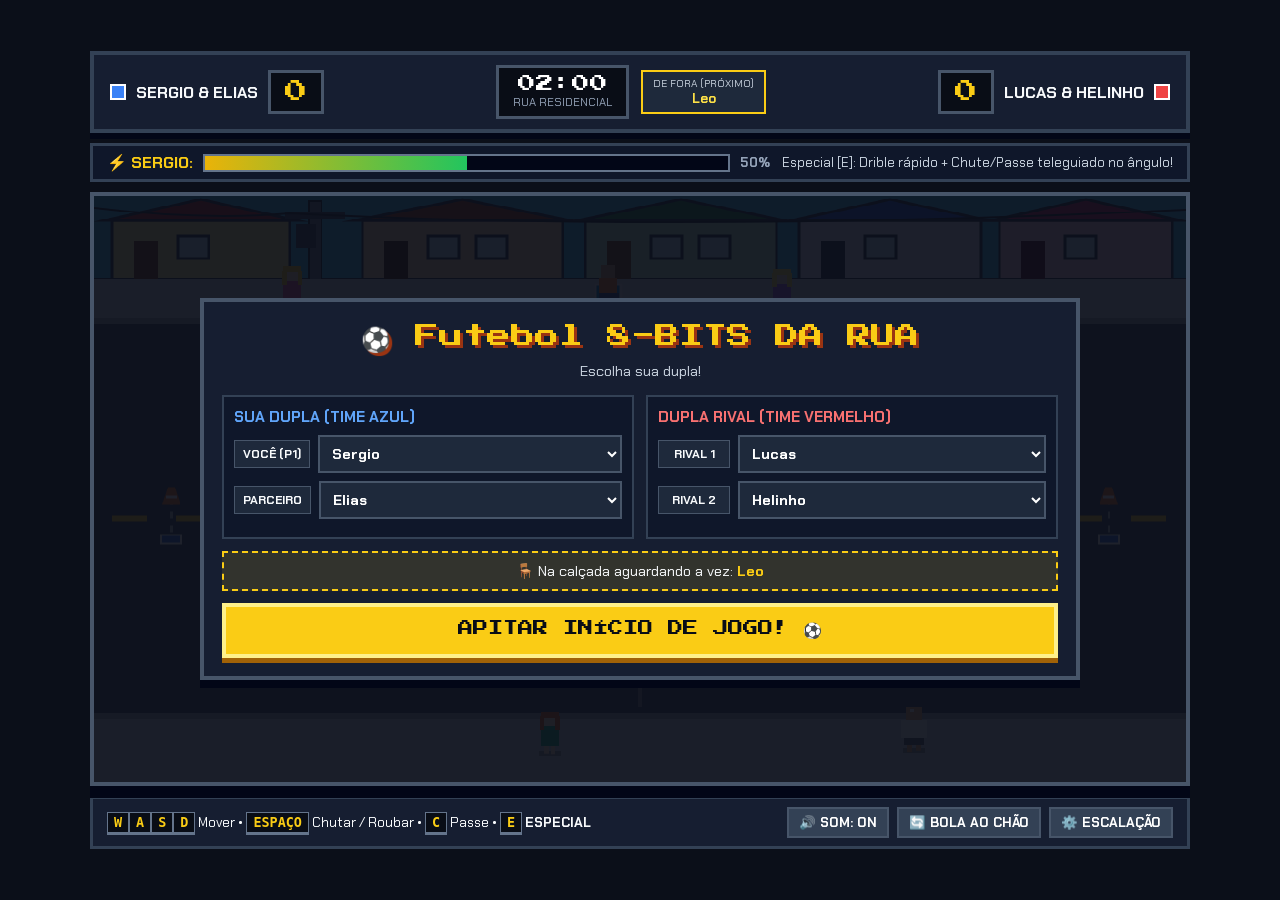
==== src/main/resources/META-INF/resources/home.html @ e5916a9e "new details" ====
<!DOCTYPE html>
<html lang="pt-BR">
<head>
  <meta charset="UTF-8">
  <meta name="viewport" content="width=device-width, initial-scale=1.0, maximum-scale=1.0, user-scalable=no">
  <title>Futebol a Banca 8 - Futebol de Rua 2x2</title>
  <link rel="preconnect" href="https://fonts.googleapis.com">
  <link rel="preconnect" href="https://fonts.gstatic.com" crossorigin>
  <link href="https://fonts.googleapis.com/css2?family=Press+Start+2P&family=Chakra+Petch:wght@600;700&display=swap" rel="stylesheet">

  <style>
    :root {
      --bg-dark: #0b0f19;
      --panel-bg: #161e31;
      --accent-gold: #facc15;
      --team-blue: #3b82f6;
      --team-red: #ef4444;
      --text-light: #f8fafc;
      --text-muted: #94a3b8;
    }

    * {
      box-sizing: border-box;
      margin: 0;
      padding: 0;
      user-select: none;
      -webkit-user-select: none;
      image-rendering: pixelated;
    }

    body {
      background-color: var(--bg-dark);
      color: var(--text-light);
      font-family: 'Chakra Petch', sans-serif;
      min-height: 100vh;
      display: flex;
      flex-direction: column;
      align-items: center;
      justify-content: center;
      padding: 10px;
      overflow-x: hidden;
    }

    .pixel-font {
      font-family: 'Press Start 2P', monospace;
    }

    .app-container {
      width: 100%;
      max-width: 1100px;
      display: flex;
      flex-direction: column;
      align-items: center;
      gap: 10px;
    }

    /* HUD Superior 8-Bits */
    .scoreboard-bar {
      width: 100%;
      background: var(--panel-bg);
      border: 4px solid #334155;
      box-shadow: 0 6px 0 #020617;
      padding: 10px 16px;
      display: flex;
      align-items: center;
      justify-content: space-between;
      flex-wrap: wrap;
      gap: 8px;
    }

    .team-hud {
      display: flex;
      align-items: center;
      gap: 10px;
    }

    .team-tag {
      width: 16px;
      height: 16px;
      border: 2px solid #fff;
    }

    .team-names {
      font-size: 1rem;
      font-weight: 700;
      text-transform: uppercase;
    }

    .score-box {
      font-family: 'Press Start 2P', monospace;
      font-size: 1.4rem;
      background: #090d16;
      color: var(--accent-gold);
      padding: 8px 14px;
      border: 3px solid #475569;
    }

    .center-hud {
      display: flex;
      align-items: center;
      gap: 12px;
    }

    .timer-panel {
      background: #090d16;
      border: 3px solid #475569;
      padding: 6px 14px;
      text-align: center;
    }

    .timer-digits {
      font-family: 'Press Start 2P', monospace;
      font-size: 1.1rem;
      color: #fff;
    }

    .timer-digits.golden {
      color: #facc15;
      animation: blink 0.7s infinite alternate;
    }

    @keyframes blink {
      from { opacity: 0.6; }
      to { opacity: 1; }
    }

    .timer-label {
      font-size: 0.72rem;
      color: var(--text-muted);
      margin-top: 3px;
      text-transform: uppercase;
    }

    .bench-pill {
      background: #1e293b;
      border: 2px solid var(--accent-gold);
      padding: 5px 10px;
      font-size: 0.82rem;
      color: #fde047;
      text-align: center;
    }

    /* Barra de Especial do Jogador Controlado */
    .special-hud-bar {
      width: 100%;
      background: #0f172a;
      border: 3px solid #334155;
      padding: 6px 14px;
      display: flex;
      align-items: center;
      justify-content: space-between;
      gap: 12px;
      flex-wrap: wrap;
    }

    .energy-meter-wrap {
      display: flex;
      align-items: center;
      gap: 10px;
      flex: 1;
      min-width: 240px;
    }

    .energy-bar-bg {
      flex: 1;
      height: 18px;
      background: #020617;
      border: 2px solid #64748b;
      position: relative;
    }

    .energy-bar-fill {
      height: 100%;
      width: 0%;
      background: linear-gradient(90deg, #eab308, #22c55e);
      transition: width 0.1s linear;
    }

    .energy-bar-fill.ready {
      background: linear-gradient(90deg, #facc15, #f97316, #ef4444);
      box-shadow: 0 0 12px #facc15;
    }

    /* Canvas Wrapper */
    .game-wrapper {
      position: relative;
      width: 100%;
      aspect-ratio: 16 / 9;
      max-height: 66vh;
      border: 4px solid #475569;
      box-shadow: 0 12px 0 #020617;
      background: #1e293b;
      overflow: hidden;
    }

    canvas {
      display: block;
      width: 100%;
      height: 100%;
    }

    /* Overlays */
    .overlay {
      position: absolute;
      inset: 0;
      background: rgba(11, 15, 25, 0.92);
      display: flex;
      flex-direction: column;
      align-items: center;
      justify-content: center;
      padding: 16px;
      z-index: 20;
      overflow-y: auto;
    }

    .hidden {
      display: none !important;
    }

    .arcade-card {
      background: #161e31;
      border: 4px solid #475569;
      box-shadow: 0 8px 0 #020617;
      padding: 18px;
      width: 100%;
      max-width: 880px;
    }

    .arcade-title {
      font-family: 'Press Start 2P', monospace;
      font-size: clamp(1rem, 2.3vw, 1.5rem);
      color: var(--accent-gold);
      text-align: center;
      text-shadow: 3px 3px 0 #9a3412;
      margin-bottom: 8px;
      line-height: 1.4;
    }

    .arcade-sub {
      text-align: center;
      color: #cbd5e1;
      font-size: 0.92rem;
      margin-bottom: 14px;
    }

    /* Fichas dos 5 Personagens */
    .roster-grid {
      display: grid;
      grid-template-columns: repeat(5, 1fr);
      gap: 8px;
      margin-bottom: 14px;
    }

    @media (max-width: 820px) {
      .roster-grid {
        grid-template-columns: repeat(2, 1fr);
      }
    }

    .char-card {
      background: #0f172a;
      border: 2px solid #334155;
      padding: 8px;
      font-size: 0.76rem;
      display: flex;
      flex-direction: column;
      gap: 4px;
    }

    .char-card strong {
      color: var(--accent-gold);
      font-size: 0.9rem;
      display: block;
      border-bottom: 1px solid #334155;
      padding-bottom: 3px;
    }

    .char-card span.spec {
      color: #4ade80;
    }

    .char-card span.weak {
      color: #f87171;
    }

    .teams-setup {
      display: grid;
      grid-template-columns: 1fr 1fr;
      gap: 12px;
      margin-bottom: 12px;
    }

    @media (max-width: 600px) {
      .teams-setup {
        grid-template-columns: 1fr;
      }
    }

    .team-box {
      background: #0f172a;
      border: 2px solid #334155;
      padding: 10px;
    }

    .team-box h3 {
      font-size: 0.95rem;
      margin-bottom: 8px;
      text-transform: uppercase;
    }

    .select-row {
      display: flex;
      align-items: center;
      gap: 8px;
      margin-bottom: 8px;
    }

    .role-badge {
      background: #1e293b;
      padding: 5px 8px;
      font-size: 0.75rem;
      font-weight: 700;
      min-width: 72px;
      text-align: center;
      border: 1px solid #475569;
    }

    select {
      flex: 1;
      background: #1e293b;
      color: #fff;
      border: 2px solid #475569;
      padding: 6px 8px;
      font-family: 'Chakra Petch', sans-serif;
      font-weight: 700;
      font-size: 0.92rem;
      cursor: pointer;
    }

    .bench-notice {
      background: rgba(250, 204, 21, 0.12);
      border: 2px dashed var(--accent-gold);
      padding: 8px 12px;
      text-align: center;
      margin-bottom: 12px;
      font-size: 0.92rem;
    }

    .btn-arcade {
      width: 100%;
      padding: 14px;
      font-family: 'Press Start 2P', monospace;
      font-size: 0.95rem;
      color: #090d16;
      background: #facc15;
      border: 4px solid #fef08a;
      box-shadow: 0 5px 0 #a16207;
      cursor: pointer;
      text-transform: uppercase;
    }

    .btn-arcade:hover {
      background: #fde047;
    }

    .btn-arcade:active {
      transform: translateY(3px);
      box-shadow: 0 2px 0 #a16207;
    }

    .swap-grid {
      display: grid;
      grid-template-columns: 1fr 1fr;
      gap: 10px;
      margin: 12px 0;
    }

    .btn-kickout {
      background: #0f172a;
      border: 3px solid #ef4444;
      color: #fff;
      padding: 12px;
      font-family: 'Chakra Petch', sans-serif;
      font-weight: 700;
      font-size: 1rem;
      cursor: pointer;
    }

    .btn-kickout:hover {
      background: #ef4444;
      color: #090d16;
    }

    /* Banner de Gol */
    .goal-overlay {
      position: absolute;
      inset: 0;
      display: flex;
      flex-direction: column;
      align-items: center;
      justify-content: center;
      pointer-events: none;
      z-index: 15;
    }

    .goal-title {
      font-family: 'Press Start 2P', monospace;
      font-size: clamp(2rem, 6vw, 4rem);
      color: #facc15;
      text-shadow: 4px 4px 0 #b91c1c, -2px -2px 0 #000;
      animation: bounceGoal 0.4s infinite alternate;
    }

    .goal-sub {
      background: #090d16;
      border: 3px solid #facc15;
      padding: 6px 16px;
      margin-top: 10px;
      font-weight: 700;
      font-size: 1rem;
    }

    @keyframes bounceGoal {
      from { transform: scale(0.95); }
      to { transform: scale(1.06); }
    }

    /* Barra Inferior de Controles */
    .controls-footer {
      width: 100%;
      background: var(--panel-bg);
      border: 3px solid #334155;
      padding: 8px 14px;
      display: flex;
      align-items: center;
      justify-content: space-between;
      flex-wrap: wrap;
      gap: 8px;
      font-size: 0.84rem;
    }

    kbd {
      background: #090d16;
      border: 1px solid #64748b;
      border-bottom-width: 3px;
      padding: 2px 6px;
      color: var(--accent-gold);
      font-weight: 700;
    }

    .btn-mini {
      background: #334155;
      color: #fff;
      border: 2px solid #475569;
      padding: 5px 10px;
      font-family: 'Chakra Petch', sans-serif;
      font-weight: 700;
      cursor: pointer;
    }

    .btn-mini:hover {
      background: #475569;
    }

    /* Touch Mobile */
    .mobile-pad {
      display: none;
      width: 100%;
      justify-content: space-between;
      align-items: center;
      padding: 6px 10px;
    }

    @media (pointer: coarse) {
      .mobile-pad { display: flex; }
      .desktop-hints { display: none; }
    }

    .joy-base {
      width: 100px;
      height: 100px;
      background: rgba(255,255,255,0.1);
      border: 3px solid rgba(255,255,255,0.3);
      border-radius: 50%;
      position: relative;
      touch-action: none;
    }

    .joy-stick {
      width: 40px;
      height: 40px;
      background: var(--accent-gold);
      border-radius: 50%;
      position: absolute;
      top: 50%;
      left: 50%;
      transform: translate(-50%, -50%);
    }

    .mobile-btns {
      display: flex;
      gap: 10px;
    }

    .m-btn {
      width: 64px;
      height: 64px;
      border-radius: 50%;
      font-family: 'Chakra Petch', sans-serif;
      font-weight: 700;
      font-size: 0.85rem;
      color: #fff;
      border: 3px solid #fff;
      touch-action: none;
    }
  </style>
</head>
<body>

<div class="app-container">
  <!-- Placar Superior -->
  <div class="scoreboard-bar">
    <div class="team-hud">
      <span class="team-tag" style="background: #3b82f6;"></span>
      <span class="team-names" id="hudBlueNames">Sergio & Elias</span>
      <span class="score-box" id="scoreBlue">0</span>
    </div>

    <div class="center-hud">
      <div class="timer-panel">
        <div class="timer-digits" id="matchTimer">02:00</div>
        <div class="timer-label" id="timerSubLabel">RUA RESIDENCIAL</div>
      </div>
      <div class="bench-pill">
        <div style="font-size:0.65rem; color:#cbd5e1;">DE FORA (PRÓXIMO)</div>
        <strong id="hudBenchName">Leo</strong>
      </div>
    </div>

    <div class="team-hud">
      <span class="score-box" id="scoreRed">0</span>
      <span class="team-names" id="hudRedNames">Lucas & Helinho</span>
      <span class="team-tag" style="background: #ef4444;"></span>
    </div>
  </div>

  <!-- Barra de Energia e Especial -->
  <div class="special-hud-bar">
    <div class="energy-meter-wrap">
      <span style="font-weight:700; color:#facc15;" id="p1HudTitle">⚡ SERGIO:</span>
      <div class="energy-bar-bg">
        <div class="energy-bar-fill" id="p1EnergyFill"></div>
      </div>
      <span style="font-size:0.82rem; font-weight:700;" id="p1SpecialStatus">Carregando...</span>
    </div>
    <div style="font-size:0.82rem; color:#cbd5e1;" id="p1SpecialDesc">
      Especial [E]: Drible Elétrico + Chute Preciso
    </div>
  </div>

  <!-- Campo 2D 8-Bits -->
  <div class="game-wrapper">
    <canvas id="gameCanvas"></canvas>

    <!-- Banner de Gol e Comemoração -->
    <div id="goalBanner" class="goal-overlay hidden">
      <div class="goal-title">GOOOOL!</div>
      <div class="goal-sub" id="goalScorerLabel">Golaço!</div>
    </div>

    <!-- Tela de Seleção (Lobby 8-Bits) -->
    <div id="lobbyOverlay" class="overlay">
      <div class="arcade-card">
        <div class="arcade-title">⚽ Futebol 8-BITS DA RUA</div>
        <div class="arcade-sub">Escolha sua dupla!</div>

        <!-- Ficha técnica dos 5 amigos
        <div class="roster-grid">
          <div class="char-card">
            <strong>SERGIO</strong>
            <span>Boné p/ trás, sem camisa, shorts preto</span>
            <span class="spec">★ Drible rápido + Chute/Passe preciso</span>
            <span class="weak">▼ Vel. moderada</span>
          </div>
          <div class="char-card">
            <strong>HELINHO #72</strong>
            <span>Manga longa azul marinho 72, cabelo liso</span>
            <span class="spec">★ Turbo Veloz (após 1 gol: Lançamento)</span>
            <span class="weak">▼ Turbo gasta toda energia</span>
          </div>
          <div class="char-card">
            <strong>LUCAS</strong>
            <span>Boné verde abacate p/ trás, shorts azul</span>
            <span class="spec">★ Chute canhão + Roubada forte</span>
            <span class="weak">▼ Sem dribles</span>
          </div>
          <div class="char-card">
            <strong>ELIAS</strong>
            <span>Cabelo enrolado, sem camisa, shorts florido</span>
            <span class="spec">★ Dribles + Gols com precisão</span>
            <span class="weak">▼ Passes errados</span>
          </div>
          <div class="char-card">
            <strong>LEO</strong>
            <span>Camisa e shorts pretos, cabelo liso</span>
            <span class="spec">★ Passe preciso + Defesa muralha</span>
            <span class="weak">▼ Arrancada lenta</span>
          </div>
        </div>-->

        <!-- Seleção das Duplas -->
        <div class="teams-setup">
          <div class="team-box">
            <h3 style="color:#60a5fa;">Sua Dupla (Time Azul)</h3>
            <div class="select-row">
              <span class="role-badge">VOCÊ (P1)</span>
              <select id="p1Select"></select>
            </div>
            <div class="select-row">
              <span class="role-badge">PARCEIRO</span>
              <select id="p2Select"></select>
            </div>
          </div>

          <div class="team-box">
            <h3 style="color:#f87171;">Dupla Rival (Time Vermelho)</h3>
            <div class="select-row">
              <span class="role-badge">RIVAL 1</span>
              <select id="p3Select"></select>
            </div>
            <div class="select-row">
              <span class="role-badge">RIVAL 2</span>
              <select id="p4Select"></select>
            </div>
          </div>
        </div>

        <div class="bench-notice">
          🪑 Na calçada aguardando a vez: <strong id="lobbyBenchName" style="color:#facc15;">Leo</strong>
        </div>

        <button class="btn-arcade" id="startBtn">APITAR INÍCIO DE JOGO! ⚽</button>
      </div>
    </div>

    <!-- Tela de Fim de Jogo e Troca dos 5 Amigos -->
    <div id="gameOverOverlay" class="overlay hidden">
      <div class="arcade-card" style="max-width: 560px; text-align: center;">
        <div class="arcade-title" id="endTitle">FIM DE JOGO!</div>
        <p style="font-size: 1.1rem; margin: 10px 0;" id="endScoreText">Sergio & Elias 2 x 1 Lucas & Helinho</p>

        <div id="swapPanel" style="background:#0f172a; border:2px solid #475569; padding:12px; margin:12px 0;">
          <p id="swapMessage" style="font-size:0.95rem; line-height:1.4;"></p>
          <div id="loseButtons" class="swap-grid hidden">
            <button class="btn-kickout" id="btnRemoveP1">Tirar P1</button>
            <button class="btn-kickout" id="btnRemoveP2">Tirar P2</button>
          </div>
        </div>

        <div style="display:flex; gap:10px;">
          <button class="btn-arcade" id="nextMatchBtn">PRÓXIMA PARTIDA! ⚽</button>
          <button class="btn-mini" id="backLobbyBtn" style="padding:12px;">ESCALAÇÃO</button>
        </div>
      </div>
    </div>
  </div>

  <!-- Controles Touch Celular -->
  <div class="mobile-pad">
    <div class="joy-base" id="joyBase">
      <div class="joy-stick" id="joyStick"></div>
    </div>
    <div class="mobile-btns">
      <button class="m-btn" id="mPassBtn" style="background:#2563eb;">PASSE</button>
      <button class="m-btn" id="mSpecBtn" style="background:#eab308; color:#000;">ESP.</button>
      <button class="m-btn" id="mKickBtn" style="background:#dc2626;">CHUTE</button>
    </div>
  </div>

  <!-- Rodapé de Controles -->
  <div class="controls-footer">
    <div class="desktop-hints">
      <kbd>W</kbd><kbd>A</kbd><kbd>S</kbd><kbd>D</kbd> Mover •
      <kbd>ESPAÇO</kbd> Chutar / Roubar •
      <kbd>C</kbd> Passe •
      <kbd>E</kbd> <strong>ESPECIAL</strong>
    </div>
    <div style="display:flex; gap:8px;">
      <button class="btn-mini" id="soundBtn">🔊 SOM: ON</button>
      <button class="btn-mini" id="ballDropBtn">🔄 BOLA AO CHÃO</button>
      <button class="btn-mini" id="lobbyBtn">⚙️ ESCALAÇÃO</button>
    </div>
  </div>
</div>

<script>
  // =========================================================
  // 1. DEFINIÇÃO DOS 5 AMIGOS (ATRIBUTOS, VISUAL E ESPECIAIS)
  // =========================================================
  const FRIENDS = ['Sergio', 'Elias', 'Lucas', 'Helinho', 'Leo'];

  const CHARACTER_DB = {
    'Sergio': {
      name: 'Sergio',
      skin: '#b87a4b',       // Marrom claro
      hairColor: '#1e1b18',
      hatColor: '#1e293b',   // Boné escuro virado para trás
      shirtColor: null,      // Sem camisa
      shirtNumber: null,
      shortsColor: '#111827',// Shorts preto
      shortsPattern: 'solid',
      // Atributos equilibrados pela ficha:
      accel: 0.56,           // Velocidade moderada (deficiência)
      maxSpeed: 4.3,
      kickPower: 13.5,
      shotAccuracy: 0.96,    // Chutes no gol com precisão
      passAccuracy: 0.98,    // Passes com precisão
      dribbleSkill: 1.45,    // Dribles rápidos
      stealPower: 1.0,
      specialName: 'Drible Elétrico & Chute Cirúrgico',
      specialDesc: 'Drible rápido + Chute/Passe teleguiado no ângulo!',
      celebration: 'spin_punch' // Rodopio com soco no ar
    },
    'Helinho': {
      name: 'Helinho',
      skin: '#f5d0a9',       // Pele clara amarelada
      hairColor: '#27272a',  // Cabelo liso arredondado
      hatColor: null,
      shirtColor: '#172554', // Manga longa azul marinho escuro
      longSleeve: true,
      shirtNumber: '72',
      shortsColor: '#1e3a8a',
      shortsPattern: 'solid',
      accel: 0.66,
      maxSpeed: 5.1,
      kickPower: 13.0,
      shotAccuracy: 0.85,
      passAccuracy: 0.85,
      dribbleSkill: 1.0,
      stealPower: 1.0,
      specialName: 'Turbo Total / Lançamento #72',
      specialDesc: 'Gasta toda energia p/ correr muito! Após 1 gol: Lançamento preciso!',
      celebration: 'run_air_kick' // Corrida e chute no ar
    },
    'Lucas': {
      name: 'Lucas',
      skin: '#f8d9c0',       // Pele clara
      hairColor: '#292524',
      hatColor: '#84cc16',   // Boné verde abacate virado para trás
      shirtColor: null,      // Sem camisa
      shirtNumber: null,
      shortsColor: '#38bdf8',// Shorts azul claro
      shortsPattern: 'solid',
      accel: 0.62,
      maxSpeed: 4.7,
      kickPower: 16.5,       // Chutes fortes
      shotAccuracy: 0.94,    // Precisão no gol
      passAccuracy: 0.82,
      dribbleSkill: 0.0,     // Deficiência: sem dribles
      stealPower: 1.65,      // Força nas roubadas de bola
      specialName: 'Bomba de Abacate & Trator',
      specialDesc: 'Chute canhão teleguiado + Roubada de bola demolidora!',
      celebration: 'avocado_rain' // Abacates caem do poste de energia
    },
    'Elias': {
      name: 'Elias',
      skin: '#f8d9c0',       // Pele clara
      hairColor: '#1c1917',
      curlyHair: true,       // Cabelos enrolados
      hatColor: null,
      shirtColor: null,      // Sem camisa
      shirtNumber: null,
      shortsColor: '#f43f5e',// Shorts floridos
      shortsPattern: 'floral',
      accel: 0.65,
      maxSpeed: 4.9,
      kickPower: 13.8,
      shotAccuracy: 0.95,    // Gols com precisão
      passAccuracy: 0.35,    // Deficiência: passes errados!
      dribbleSkill: 1.5,     // Especial: dribles
      stealPower: 1.0,
      specialName: 'Drible Sambado & Gol Letal',
      specialDesc: 'Drible desconcertante + Finalização mortal (cuidado ao passar!)',
      celebration: 'slow_pushups' // Corrida lenta com flexões no chão
    },
    'Leo': {
      name: 'Leo',
      skin: '#e8be9e',
      hairColor: '#09090b',  // Cabelo liso
      hatColor: null,
      shirtColor: '#111827', // Camisa preta
      shirtNumber: null,
      shortsColor: '#09090b',// Shorts preto
      shortsPattern: 'solid',
      accel: 0.42,           // Deficiência: lentidão para arrancadas
      maxSpeed: 4.4,
      kickPower: 13.2,
      shotAccuracy: 0.84,
      passAccuracy: 0.99,    // Passes com precisão
      dribbleSkill: 0.9,
      stealPower: 1.55,      // Defesas apuradas
      specialName: 'Muralha & Passe Cirúrgico',
      specialDesc: 'Escudo defensivo magnético + Passe teleguiado no pé!',
      celebration: 'vacuum_suck' // Suga o ar e todos no campo caem
    }
  };

  // =========================================================
  // 2. ÁUDIO 8-BITS CHIPTUNE (Web Audio API)
  // =========================================================
  class RetroAudio {
    constructor() {
      this.ctx = null;
      this.muted = false;
    }

    init() {
      if (!this.ctx) {
        const AC = window.AudioContext || window.webkitAudioContext;
        this.ctx = new AC();
      }
      if (this.ctx.state === 'suspended') this.ctx.resume();
    }

    tone(freq, dur, type = 'square', vol = 0.15, delay = 0) {
      if (this.muted) return;
      this.init();
      const osc = this.ctx.createOscillator();
      const gain = this.ctx.createGain();
      osc.type = type;
      osc.frequency.setValueAtTime(freq, this.ctx.currentTime + delay);
      gain.gain.setValueAtTime(vol, this.ctx.currentTime + delay);
      gain.gain.exponentialRampToValueAtTime(0.005, this.ctx.currentTime + delay + dur);
      osc.connect(gain);
      gain.connect(this.ctx.destination);
      osc.start(this.ctx.currentTime + delay);
      osc.stop(this.ctx.currentTime + delay + dur);
    }

    kick() { this.tone(150, 0.12, 'triangle', 0.35); }
    post() { this.tone(480, 0.18, 'square', 0.22); }
    special() {
      this.tone(330, 0.1, 'square', 0.2, 0);
      this.tone(495, 0.1, 'square', 0.2, 0.08);
      this.tone(660, 0.22, 'square', 0.25, 0.16);
    }
    whistle(long = false) {
      const d = long ? 0.55 : 0.22;
      this.tone(2600, d, 'square', 0.12);
    }
    goal() {
      const notes = [261.6, 329.6, 392.0, 523.2, 659.2];
      notes.forEach((n, i) => this.tone(n, 0.18, 'square', 0.18, i * 0.08));
    }
    suckWind() {
      if (this.muted) return;
      this.init();
      const osc = this.ctx.createOscillator();
      const gain = this.ctx.createGain();
      osc.type = 'sawtooth';
      osc.frequency.setValueAtTime(120, this.ctx.currentTime);
      osc.frequency.exponentialRampToValueAtTime(620, this.ctx.currentTime + 0.9);
      gain.gain.setValueAtTime(0.2, this.ctx.currentTime);
      gain.gain.exponentialRampToValueAtTime(0.01, this.ctx.currentTime + 0.95);
      osc.connect(gain);
      gain.connect(this.ctx.destination);
      osc.start();
      osc.stop(this.ctx.currentTime + 0.96);
    }
  }
  const sfx = new RetroAudio();

  // =========================================================
  // 3. ESTADO GLOBAL DO JOGO E AMBIENTE DE RUA
  // =========================================================
  const canvas = document.getElementById('gameCanvas');
  const ctx = canvas.getContext('2d');

  const W = 1200;
  const H = 675;

  // Limites da Rua (Asfalto entre calçadas superior e inferior)
  const ROAD_TOP = 148;
  const ROAD_BOTTOM = 595;
  const FIELD_LEFT = 85;
  const FIELD_RIGHT = 1115;
  const GOAL_H = 48;

  const state = {
    screen: 'LOBBY',
    timeLeft: 120,
    isGoldenGoal: false,
    scoreBlue: 0,
    scoreRed: 0,
    lineup: { p1: 'Sergio', p2: 'Elias', p3: 'Lucas', p4: 'Helinho', bench: 'Leo' },
    lastTouch: null,
    goalTimer: 0,
    celebratingPlayer: null,
    celebrationType: null,
    particles: [],
    avocados: [], // Abacates do especial/comemoração do Lucas
    npcs: [],
    keys: {},
    touchVec: { x: 0, y: 0 }
  };

  let players = [];
  const ball = { x: W / 2, y: (ROAD_TOP + ROAD_BOTTOM) / 2, vx: 0, vy: 0, radius: 12, spin: 0, superShot: false };

  // =========================================================
  // 4. NPCS DA CALÇADA (2 LOIRAS, 1 RUIVA, CARECA BARRIGUDO, SENTADO NA CADEIRA)
  // =========================================================
  function initStreetNPCs() {
    state.npcs = [
      {
        id: 'blonde1',
        type: 'woman',
        hair: '#facc15',
        dress: '#ec4899',
        skin: '#fbd5b5',
        x: 190,
        y: 112,
        vx: 0.55,
        dir: 1,
        cheerTimer: 0,
        walkPhase: 0
      },
      {
        id: 'blonde2',
        type: 'woman',
        hair: '#fde047',
        dress: '#a855f7',
        skin: '#f8d9c0',
        x: 780,
        y: 115,
        vx: -0.48,
        dir: -1,
        cheerTimer: 0,
        walkPhase: 2
      },
      {
        id: 'redhead',
        type: 'woman',
        hair: '#ea580c',
        dress: '#10b981',
        skin: '#ffe4c4',
        x: 470,
        y: 625,
        vx: 0.62,
        dir: 1,
        cheerTimer: 0,
        walkPhase: 1
      },
      {
        id: 'bald_belly',
        type: 'bald_belly',
        shirt: '#f8fafc',
        shorts: '#475569',
        skin: '#e0ac69',
        x: 920,
        y: 622,
        vx: -0.38,
        dir: -1,
        cheerTimer: 0,
        walkPhase: 0.5
      },
      {
        id: 'chair_guy',
        type: 'chair_guy',
        shirt: '#f97316',
        shorts: '#1e3a8a',
        skin: '#d2996c',
        x: 565,
        y: 108,
        vx: 0,
        dir: 1,
        cheerTimer: 0,
        walkPhase: 0
      }
    ];
  }

  function updateNPCs(dt) {
    state.npcs.forEach(npc => {
      if (npc.cheerTimer > 0) {
        npc.cheerTimer -= dt;
      }
      if (npc.type !== 'chair_guy') {
        // Anda pela calçada quando não está comemorando
        const speedMult = npc.cheerTimer > 0 ? 0.2 : 1;
        npc.x += npc.vx * speedMult;
        npc.walkPhase += dt * 7;

        if (npc.x < 120) {
          npc.x = 120;
          npc.vx = Math.abs(npc.vx);
          npc.dir = 1;
        } else if (npc.x > W - 120) {
          npc.x = W - 120;
          npc.vx = -Math.abs(npc.vx);
          npc.dir = -1;
        }
      }
    });
  }

  function triggerNPCGoalReaction() {
    state.npcs.forEach(npc => {
      npc.cheerTimer = 3.2;
    });
  }

  // =========================================================
  // 5. ESCALAÇÃO DOS 5 AMIGOS
  // =========================================================
  const selectIds = ['p1Select', 'p2Select', 'p3Select', 'p4Select'];

  function initSelects() {
    const defaults = ['Sergio', 'Elias', 'Lucas', 'Helinho'];
    selectIds.forEach((id, i) => {
      const el = document.getElementById(id);
      el.innerHTML = '';
      FRIENDS.forEach(name => {
        const opt = document.createElement('option');
        opt.value = name;
        opt.textContent = name;
        if (name === defaults[i]) opt.selected = true;
        el.appendChild(opt);
      });
      el.addEventListener('change', (e) => {
        const chosen = e.target.value;
        const currentVals = selectIds.map(sid => document.getElementById(sid).value);
        const freeFriend = FRIENDS.find(f => !currentVals.includes(f));
        selectIds.forEach(sid => {
          if (sid !== id && document.getElementById(sid).value === chosen && freeFriend) {
            document.getElementById(sid).value = freeFriend;
          }
        });
        syncLineup();
      });
    });
    syncLineup();
  }

  function syncLineup() {
    state.lineup.p1 = document.getElementById('p1Select').value;
    state.lineup.p2 = document.getElementById('p2Select').value;
    state.lineup.p3 = document.getElementById('p3Select').value;
    state.lineup.p4 = document.getElementById('p4Select').value;
    const playing = [state.lineup.p1, state.lineup.p2, state.lineup.p3, state.lineup.p4];
    state.lineup.bench = FRIENDS.find(f => !playing.includes(f)) || 'Leo';

    document.getElementById('lobbyBenchName').textContent = state.lineup.bench;
    document.getElementById('hudBenchName').textContent = state.lineup.bench;
  }

  function syncDropdownsFromLineup() {
    document.getElementById('p1Select').value = state.lineup.p1;
    document.getElementById('p2Select').value = state.lineup.p2;
    document.getElementById('p3Select').value = state.lineup.p3;
    document.getElementById('p4Select').value = state.lineup.p4;
    document.getElementById('lobbyBenchName').textContent = state.lineup.bench;
    document.getElementById('hudBenchName').textContent = state.lineup.bench;
  }

  // =========================================================
  // 6. CRIAÇÃO DOS JOGADORES EM CAMPO
  // =========================================================
  function spawnPlayers() {
    const { p1, p2, p3, p4, bench } = state.lineup;
    document.getElementById('hudBlueNames').textContent = `${p1} & ${p2}`;
    document.getElementById('hudRedNames').textContent = `${p3} & ${p4}`;
    document.getElementById('hudBenchName').textContent = bench;

    const midY = (ROAD_TOP + ROAD_BOTTOM) / 2;

    const configs = [
      { name: p1, team: 'blue', isHuman: true, x: 360, y: midY - 60 },
      { name: p2, team: 'blue', isHuman: false, x: 260, y: midY + 75 },
      { name: p3, team: 'red', isHuman: false, x: 840, y: midY - 60 },
      { name: p4, team: 'red', isHuman: false, x: 940, y: midY + 75 }
    ];

    players = configs.map((cfg, idx) => ({
      id: idx + 1,
      name: cfg.name,
      stats: CHARACTER_DB[cfg.name],
      team: cfg.team,
      isHuman: cfg.isHuman,
      x: cfg.x,
      y: cfg.y,
      vx: 0,
      vy: 0,
      facing: cfg.team === 'blue' ? 1 : -1,
      radius: 20,
      energy: 50,          // 0 a 100
      specialActive: 0,    // Timer do especial ativo
      dribbleTimer: 0,
      kickCooldown: 0,
      fallenTimer: 0,      // Usado quando o Leo suga o ar e derruba todo mundo!
      goals: 0,
      animFrame: 0
    }));

    updateSpecialHUD();
  }

  function resetPositions(concedingTeam = null) {
    const midY = (ROAD_TOP + ROAD_BOTTOM) / 2;
    ball.x = W / 2;
    ball.y = midY;
    ball.vx = 0;
    ball.vy = 0;
    ball.superShot = false;
    state.lastTouch = null;
    state.celebratingPlayer = null;
    state.celebrationType = null;

    const spots = [
      { x: concedingTeam === 'blue' ? 520 : 370, y: midY - 40 },
      { x: 250, y: midY + 75 },
      { x: concedingTeam === 'red' ? 680 : 830, y: midY - 40 },
      { x: 950, y: midY + 75 }
    ];

    players.forEach((p, i) => {
      p.x = spots[i].x;
      p.y = spots[i].y;
      p.vx = 0;
      p.vy = 0;
      p.fallenTimer = 0;
      p.specialActive = 0;
    });
  }

  // =========================================================
  // 7. CONTROLES & HABILIDADES ESPECIAIS
  // =========================================================
  window.addEventListener('keydown', (e) => {
    state.keys[e.code] = true;
    if (['Space', 'ArrowUp', 'ArrowDown', 'ArrowLeft', 'ArrowRight'].includes(e.code) && state.screen === 'PLAYING') {
      e.preventDefault();
    }
    if (state.screen === 'PLAYING') {
      const p1 = players[0];
      if (e.code === 'KeyE' || e.code === 'ShiftLeft') activateSpecial(p1);
      if (e.code === 'KeyC') performPass(p1);
    }
  });

  window.addEventListener('keyup', (e) => { state.keys[e.code] = false; });

  // Touch Mobile
  const joyBase = document.getElementById('joyBase');
  const joyStick = document.getElementById('joyStick');
  joyBase.addEventListener('touchmove', (e) => {
    e.preventDefault();
    const t = e.touches[0];
    const r = joyBase.getBoundingClientRect();
    const cx = r.left + r.width / 2;
    const cy = r.top + r.height / 2;
    const max = r.width / 2 - 18;
    let dx = t.clientX - cx;
    let dy = t.clientY - cy;
    const d = Math.hypot(dx, dy);
    if (d > max) { dx = (dx / d) * max; dy = (dy / d) * max; }
    joyStick.style.transform = `translate(calc(-50% + ${dx}px), calc(-50% + ${dy}px))`;
    state.touchVec = { x: dx / max, y: dy / max };
  }, { passive: false });

  joyBase.addEventListener('touchend', () => {
    joyStick.style.transform = 'translate(-50%, -50%)';
    state.touchVec = { x: 0, y: 0 };
  });

  document.getElementById('mKickBtn').addEventListener('touchstart', (e) => { e.preventDefault(); state.keys['Space'] = true; });
  document.getElementById('mKickBtn').addEventListener('touchend', () => { state.keys['Space'] = false; });
  document.getElementById('mPassBtn').addEventListener('touchstart', (e) => { e.preventDefault(); performPass(players[0]); });
  document.getElementById('mSpecBtn').addEventListener('touchstart', (e) => { e.preventDefault(); activateSpecial(players[0]); });

  function activateSpecial(p) {
    if (!p || p.energy < 100 || p.fallenTimer > 0) return;

    p.energy = 0;
    sfx.special();
    spawnParticles(p.x, p.y, '#facc15', 18);

    const name = p.name;
    if (name === 'Sergio') {
      // Drible rápido + Chute/Passe preciso ativo por 4 segundos
      p.specialActive = 4.0;
      p.dribbleTimer = 1.2;
      p.vx += p.facing * 6;
    } else if (name === 'Helinho') {
      // Alta velocidade (consome toda a energia!) + se já tem 1 gol, faz lançamento preciso no parceiro!
      p.specialActive = 3.5;
      if (p.goals >= 1) {
        const mate = players.find(m => m.team === p.team && m.id !== p.id);
        if (mate && Math.hypot(ball.x - p.x, ball.y - p.y) < 120) {
          const ang = Math.atan2(mate.y - ball.y, mate.x - ball.x);
          ball.vx = Math.cos(ang) * 14.5;
          ball.vy = Math.sin(ang) * 14.5;
          ball.superShot = true;
          state.lastTouch = p;
        }
      }
    } else if (name === 'Lucas') {
      // Chute canhão teleguiado + força de roubada
      p.specialActive = 4.0;
      const distBall = Math.hypot(ball.x - p.x, ball.y - p.y);
      if (distBall < 65) {
        shootAtGoal(p, true);
      }
    } else if (name === 'Elias') {
      // Drible sambado + chute preciso
      p.specialActive = 4.0;
      p.dribbleTimer = 1.4;
      p.vy += (Math.random() > 0.5 ? 1 : -1) * 6;
    } else if (name === 'Leo') {
      // Defesas apuradas (campo magnético repelente) + passe preciso imediato
      p.specialActive = 4.5;
      const distBall = Math.hypot(ball.x - p.x, ball.y - p.y);
      if (distBall < 140) {
        performPass(p, true);
      }
    }

    if (p.isHuman) updateSpecialHUD();
  }

  function shootAtGoal(p, isSpecial = false) {
    const targetX = p.team === 'blue' ? FIELD_RIGHT : FIELD_LEFT;
    const midY = (ROAD_TOP + ROAD_BOTTOM) / 2;
    // Mira nos cantos internos do golzinho (2x o tamanho da bola)
    const cornerOffset = (Math.random() > 0.5 ? 1 : -1) * (GOAL_H * 0.25);
    const errorSpread = (1 - p.stats.shotAccuracy) * 75 * (Math.random() - 0.5);
    const targetY = midY + cornerOffset + (isSpecial ? 0 : errorSpread);

    const ang = Math.atan2(targetY - ball.y, targetX - ball.x);
    const power = p.stats.kickPower * (isSpecial ? 1.25 : 1.0);

    ball.vx = Math.cos(ang) * power;
    ball.vy = Math.sin(ang) * power;
    ball.superShot = isSpecial;
    state.lastTouch = p;
    sfx.kick();
    spawnParticles(ball.x, ball.y, isSpecial ? '#facc15' : '#ffffff', 12);
  }

  function performPass(p, forcePerfect = false) {
    if (!p || p.fallenTimer > 0) return;
    const distBall = Math.hypot(ball.x - p.x, ball.y - p.y);
    if (distBall > p.radius + ball.radius + 26) return;

    const mate = players.find(m => m.team === p.team && m.id !== p.id);
    if (!mate) return;

    let ang = Math.atan2(mate.y - ball.y, mate.x - ball.x);

    // Deficiência do Elias: passes errados!
    if (!forcePerfect && p.name === 'Elias') {
      ang += (Math.random() - 0.5) * 1.15; // Desvio grande no passe
    } else {
      const err = (1 - p.stats.passAccuracy) * 0.6 * (Math.random() - 0.5);
      ang += err;
    }

    ball.vx = Math.cos(ang) * 11.5;
    ball.vy = Math.sin(ang) * 11.5;
    ball.superShot = forcePerfect;
    state.lastTouch = p;
    sfx.kick();
  }

  function updateSpecialHUD() {
    const p1 = players[0];
    if (!p1) return;
    document.getElementById('p1HudTitle').textContent = `⚡ ${p1.name.toUpperCase()}:`;
    document.getElementById('p1SpecialDesc').textContent = `Especial [E]: ${p1.stats.specialDesc}`;
    const fill = document.getElementById('p1EnergyFill');
    const status = document.getElementById('p1SpecialStatus');
    fill.style.width = `${Math.min(100, p1.energy)}%`;

    if (p1.specialActive > 0) {
      fill.classList.add('ready');
      status.textContent = `ATIVO! (${p1.specialActive.toFixed(1)}s)`;
      status.style.color = '#4ade80';
    } else if (p1.energy >= 100) {
      fill.classList.add('ready');
      status.textContent = 'PRONTO! APERTE [E]';
      status.style.color = '#facc15';
    } else {
      fill.classList.remove('ready');
      status.textContent = `${Math.floor(p1.energy)}%`;
      status.style.color = '#94a3b8';
    }
  }

  // =========================================================
  // 8. INTELIGÊNCIA ARTIFICIAL DOS AMIGOS
  // =========================================================
  function getAIControls(p) {
    const isBlue = p.team === 'blue';
    const oppGoalX = isBlue ? FIELD_RIGHT : FIELD_LEFT;
    const ownGoalX = isBlue ? FIELD_LEFT : FIELD_RIGHT;
    const midY = (ROAD_TOP + ROAD_BOTTOM) / 2;

    // Usa especial quando estiver cheio e em boa posição
    if (p.energy >= 100 && Math.hypot(ball.x - p.x, ball.y - p.y) < 160) {
      activateSpecial(p);
    }

    const mate = players.find(m => m.team === p.team && m.id !== p.id);
    const dSelf = Math.hypot(ball.x - p.x, ball.y - p.y);
    const dMate = mate ? Math.hypot(ball.x - mate.x, ball.y - mate.y) : 9999;

    let tx = ball.x;
    let ty = ball.y;
    let kick = false;

    if (dSelf <= dMate + 12) {
      const angToGoal = Math.atan2(midY - ball.y, oppGoalX - ball.x);
      tx = ball.x - Math.cos(angToGoal) * 16;
      ty = ball.y - Math.sin(angToGoal) * 16;
      if (dSelf < p.radius + ball.radius + 16) kick = true;
    } else {
      const inOwnHalf = isBlue ? ball.x < W / 2 : ball.x > W / 2;
      if (inOwnHalf) {
        tx = ownGoalX + (ball.x - ownGoalX) * 0.4;
        ty = midY + (ball.y - midY) * 0.55;
      } else {
        tx = isBlue ? Math.min(W * 0.76, ball.x + 55) : Math.max(W * 0.24, ball.x - 55);
        ty = ball.y > midY ? ROAD_TOP + 65 : ROAD_BOTTOM - 65;
      }
    }

    const dx = tx - p.x;
    const dy = ty - p.y;
    const dist = Math.hypot(dx, dy);
    if (dist < 6) return { mx: 0, my: 0, kick };
    return { mx: (dx / dist) * 0.88, my: (dy / dist) * 0.88, kick };
  }

  // =========================================================
  // 9. FÍSICA DO JOGO E COMEMORAÇÕES ÚNICAS
  // =========================================================
  function spawnParticles(x, y, color, count = 10) {
    for (let i = 0; i < count; i++) {
      const a = Math.random() * Math.PI * 2;
      const s = 1.5 + Math.random() * 4;
      state.particles.push({
        x, y,
        vx: Math.cos(a) * s,
        vy: Math.sin(a) * s,
        life: 1,
        color,
        size: 4
      });
    }
  }

  function update(dt) {
    updateNPCs(dt);

    // Partículas
    for (let i = state.particles.length - 1; i >= 0; i--) {
      const pt = state.particles[i];
      pt.x += pt.vx;
      pt.y += pt.vy;
      pt.life -= dt * 1.7;
      if (pt.life <= 0) state.particles.splice(i, 1);
    }

    // Abacates caindo do poste (Comemoração do Lucas)
    for (let i = state.avocados.length - 1; i >= 0; i--) {
      const av = state.avocados[i];
      av.vy += 0.35;
      av.y += av.vy;
      av.x += av.vx;
      if (av.y > av.groundY) {
        av.y = av.groundY;
        av.vy = -av.vy * 0.45;
        av.vx *= 0.7;
      }
      av.life -= dt;
      if (av.life <= 0) state.avocados.splice(i, 1);
    }

    // Cena de Comemoração de Gol!
    if (state.screen === 'GOAL_CELEBRATION') {
      state.goalTimer -= dt;
      ball.x += ball.vx;
      ball.y += ball.vy;
      ball.vx *= 0.92;
      ball.vy *= 0.92;

      runCelebrationAnimation(dt);

      if (state.goalTimer <= 0) {
        document.getElementById('goalBanner').classList.add('hidden');
        if (state.isGoldenGoal) {
          finishMatch();
        } else {
          state.screen = 'PLAYING';
          sfx.whistle(false);
        }
      }
      return;
    }

    if (state.screen !== 'PLAYING') return;

    // Cronômetro
    if (!state.isGoldenGoal) {
      state.timeLeft -= dt;
      if (state.timeLeft <= 0) {
        state.timeLeft = 0;
        if (state.scoreBlue === state.scoreRed) {
          state.isGoldenGoal = true;
          sfx.whistle(false);
        } else {
          finishMatch();
          return;
        }
      }
      updateTimerHUD();
    }

    // Atualiza Jogadores
    players.forEach(p => {
      if (p.kickCooldown > 0) p.kickCooldown -= dt;
      if (p.dribbleTimer > 0) p.dribbleTimer -= dt;
      if (p.specialActive > 0) p.specialActive -= dt;
      if (p.fallenTimer > 0) {
        p.fallenTimer -= dt;
        return;
      }

      // Recarrega energia passivamente
      if (p.energy < 100 && p.specialActive <= 0) {
        p.energy = Math.min(100, p.energy + dt * 9.5);
      }

      let mx = 0, my = 0, kick = false;
      if (p.isHuman) {
        if (state.keys['KeyW'] || state.keys['ArrowUp']) my -= 1;
        if (state.keys['KeyS'] || state.keys['ArrowDown']) my += 1;
        if (state.keys['KeyA'] || state.keys['ArrowLeft']) mx -= 1;
        if (state.keys['KeyD'] || state.keys['ArrowRight']) mx += 1;
        if (state.keys['Space']) kick = true;

        if (Math.hypot(state.touchVec.x, state.touchVec.y) > 0.1) {
          mx = state.touchVec.x;
          my = state.touchVec.y;
        }
      } else {
        const ai = getAIControls(p);
        mx = ai.mx;
        my = ai.my;
        kick = ai.kick;
      }

      const mag = Math.hypot(mx, my);
      if (mag > 1) { mx /= mag; my /= mag; }
      if (mx !== 0) p.facing = mx > 0 ? 1 : -1;

      // Multiplicador de velocidade (Turbo do Helinho!)
      const turboMult = (p.name === 'Helinho' && p.specialActive > 0) ? 1.55 : 1.0;
      const accel = p.stats.accel * turboMult;
      const maxSpd = p.stats.maxSpeed * turboMult;

      p.vx = (p.vx + mx * accel) * 0.85;
      p.vy = (p.vy + my * accel) * 0.85;

      const curSpd = Math.hypot(p.vx, p.vy);
      if (curSpd > maxSpd) {
        p.vx = (p.vx / curSpd) * maxSpd;
        p.vy = (p.vy / curSpd) * maxSpd;
      }

      p.x += p.vx;
      p.y += p.vy;
      if (curSpd > 0.4) p.animFrame += dt * 10;

      // Mantém jogadores na área da rua
      p.x = Math.max(40, Math.min(W - 40, p.x));
      p.y = Math.max(ROAD_TOP + 12, Math.min(ROAD_BOTTOM - 10, p.y));

      // Escudo Defensivo do Leo quando Especial ativo
      if (p.name === 'Leo' && p.specialActive > 0) {
        const dBall = Math.hypot(ball.x - p.x, ball.y - p.y);
        if (dBall < 54 && state.lastTouch && state.lastTouch.team !== p.team) {
          const ang = Math.atan2(ball.y - p.y, ball.x - p.x);
          ball.vx = Math.cos(ang) * 11;
          ball.vy = Math.sin(ang) * 11;
          state.lastTouch = p;
          sfx.post();
          spawnParticles(ball.x, ball.y, '#60a5fa', 10);
        }
      }

      // Ação de Chutar / Roubar Bola / Driblar
      if (kick && p.kickCooldown <= 0) {
        p.kickCooldown = 0.35;
        const dBall = Math.hypot(ball.x - p.x, ball.y - p.y);

        if (dBall <= p.radius + ball.radius + 20) {
          const isSpec = p.specialActive > 0;
          shootAtGoal(p, isSpec);
          p.energy = Math.min(100, p.energy + 12);
        } else if (mag > 0.1) {
          // Drible rápido (Sergio / Elias) ou Arrancada de roubada (Lucas / Leo)
          if (p.stats.dribbleSkill > 0) {
            p.dribbleTimer = 0.35;
            p.vx += mx * (3.5 * p.stats.dribbleSkill);
            p.vy += my * (3.5 * p.stats.dribbleSkill);
          } else {
            // Lucas não dribla, mas dá bote forte!
            p.vx += mx * 3.8;
            p.vy += my * 3.8;
          }
        }
      }
    });

    // Colisão Jogador x Jogador (com força de roubada do Lucas!)
    for (let i = 0; i < players.length; i++) {
      for (let j = i + 1; j < players.length; j++) {
        const a = players[i];
        const b = players[j];
        if (a.fallenTimer > 0 || b.fallenTimer > 0) continue;

        // Se Sergio ou Elias estiverem driblando, passam liso pelo marcador!
        if (a.dribbleTimer > 0 || b.dribbleTimer > 0) continue;

        const dx = b.x - a.x;
        const dy = b.y - a.y;
        const dist = Math.hypot(dx, dy);
        const minD = a.radius + b.radius;

        if (dist < minD && dist > 0) {
          const nx = dx / dist;
          const ny = dy / dist;
          const overlap = (minD - dist) / 2;

          a.x -= nx * overlap;
          a.y -= ny * overlap;
          b.x += nx * overlap;
          b.y += ny * overlap;

          // Lucas derruba/empurra adversários nas roubadas de bola
          if (a.name === 'Lucas' && a.team !== b.team && Math.hypot(a.vx, a.vy) > 2.2) {
            b.vx += nx * 6.5;
            b.vy += ny * 6.5;
            b.fallenTimer = 0.65;
            spawnParticles(b.x, b.y, '#84cc16', 8);
          } else if (b.name === 'Lucas' && b.team !== a.team && Math.hypot(b.vx, b.vy) > 2.2) {
            a.vx -= nx * 6.5;
            a.vy -= ny * 6.5;
            a.fallenTimer = 0.65;
            spawnParticles(a.x, a.y, '#84cc16', 8);
          }
        }
      }
    }

    // Física da Bola
    ball.x += ball.vx;
    ball.y += ball.vy;
    ball.vx *= 0.982;
    ball.vy *= 0.982;
    ball.spin += Math.hypot(ball.vx, ball.vy) * 0.05;
    if (Math.hypot(ball.vx, ball.vy) < 4) ball.superShot = false;

    // Condução de Bola
    players.forEach(p => {
      if (p.fallenTimer > 0) return;
      const dx = ball.x - p.x;
      const dy = ball.y - p.y;
      const dist = Math.hypot(dx, dy);
      const minD = p.radius + ball.radius;

      if (dist < minD && dist > 0) {
        const nx = dx / dist;
        const ny = dy / dist;
        ball.x += nx * (minD - dist);
        ball.y += ny * (minD - dist);

        const impact = (p.vx - ball.vx) * nx + (p.vy - ball.vy) * ny;
        if (impact > 0) {
          ball.vx += nx * (impact * 1.2 + 1.5);
          ball.vy += ny * (impact * 1.2 + 1.5);
          state.lastTouch = p;
          p.energy = Math.min(100, p.energy + 3);
        }
      }
    });

    // Meio-fio superior e inferior da rua (bola rebate no meio-fio)
    if (ball.y - ball.radius < ROAD_TOP + 6) {
      ball.y = ROAD_TOP + 6 + ball.radius;
      ball.vy = Math.abs(ball.vy) * 0.8;
    } else if (ball.y + ball.radius > ROAD_BOTTOM - 6) {
      ball.y = ROAD_BOTTOM - 6 - ball.radius;
      ball.vy = -Math.abs(ball.vy) * 0.8;
    }

    // Traves de Chinelo/Cone e Gol
    const midY = (ROAD_TOP + ROAD_BOTTOM) / 2;
    const goalTop = midY - GOAL_H / 2;
    const goalBot = midY + GOAL_H / 2;

    const posts = [
      { x: FIELD_LEFT, y: goalTop }, { x: FIELD_LEFT, y: goalBot },
      { x: FIELD_RIGHT, y: goalTop }, { x: FIELD_RIGHT, y: goalBot }
    ];

    posts.forEach(pt => {
      const dx = ball.x - pt.x;
      const dy = ball.y - pt.y;
      const d = Math.hypot(dx, dy);
      if (d < ball.radius + 7 && d > 0) {
        const nx = dx / d, ny = dy / d;
        ball.x = pt.x + nx * (ball.radius + 7);
        ball.y = pt.y + ny * (ball.radius + 7);
        const dot = ball.vx * nx + ball.vy * ny;
        ball.vx = (ball.vx - 2 * dot * nx) * 0.85;
        ball.vy = (ball.vy - 2 * dot * ny) * 0.85;
        sfx.post();
      }
    });

    const inGoal = ball.y > goalTop && ball.y < goalBot;
    if (ball.x - ball.radius < FIELD_LEFT) {
      if (inGoal) {
        if (ball.x < FIELD_LEFT - 10) onGoal('red');
      } else {
        ball.x = FIELD_LEFT + ball.radius;
        ball.vx = Math.abs(ball.vx) * 0.82;
      }
    }
    if (ball.x + ball.radius > FIELD_RIGHT) {
      if (inGoal) {
        if (ball.x > FIELD_RIGHT + 10) onGoal('blue');
      } else {
        ball.x = FIELD_RIGHT - ball.radius;
        ball.vx = -Math.abs(ball.vx) * 0.82;
      }
    }

    updateSpecialHUD();
  }

  // =========================================================
  // 10. GOL E COMEMORAÇÃO PERSONALIZADA DE CADA AMIGO
  // =========================================================
  function onGoal(scoringTeam) {
    if (state.screen === 'GOAL_CELEBRATION') return;
    state.screen = 'GOAL_CELEBRATION';
    state.goalTimer = 3.2;

    if (scoringTeam === 'blue') {
      state.scoreBlue++;
      document.getElementById('scoreBlue').textContent = state.scoreBlue;
    } else {
      state.scoreRed++;
      document.getElementById('scoreRed').textContent = state.scoreRed;
    }

    let scorer = state.lastTouch;
    if (!scorer || scorer.team !== scoringTeam) {
      scorer = players.find(p => p.team === scoringTeam);
    } else {
      scorer.goals++;
    }

    state.celebratingPlayer = scorer;
    state.celebrationType = scorer ? scorer.stats.celebration : 'spin_punch';

    // Efeitos especiais imediatos na comemoração!
    if (state.celebrationType === 'avocado_rain') {
      // Lucas: Abacates caem do poste de energia!
      for (let i = 0; i < 14; i++) {
        state.avocados.push({
          x: 240 + (Math.random() - 0.5) * 180,
          y: 65 - Math.random() * 40,
          vx: (Math.random() - 0.5) * 3,
          vy: 1 + Math.random() * 2,
          groundY: ROAD_TOP + 20 + Math.random() * 140,
          life: 3.5
        });
      }
    } else if (state.celebrationType === 'vacuum_suck') {
      // Leo: Suga o ar e todos no campo caem!
      sfx.suckWind();
      players.forEach(pl => {
        if (pl.id !== scorer.id) {
          pl.fallenTimer = 3.2;
        }
      });
    }

    let desc = `⚽ Gol de ${scorer.name}!`;
    if (scorer.name === 'Helinho' && scorer.goals === 1) {
      desc += ' (Lançamento Preciso DESBLOQUEADO!)';
    }
    document.getElementById('goalScorerLabel').textContent = desc;
    document.getElementById('goalBanner').classList.remove('hidden');

    sfx.whistle(false);
    sfx.goal();
    triggerNPCGoalReaction();
    spawnParticles(ball.x, ball.y, '#facc15', 30);

    if (!state.isGoldenGoal) {
      setTimeout(() => {
        if (state.screen === 'GOAL_CELEBRATION') {
          resetPositions(scoringTeam === 'blue' ? 'red' : 'blue');
        }
      }, 3050);
    }
  }

  function runCelebrationAnimation(dt) {
    const p = state.celebratingPlayer;
    if (!p) return;

    p.animFrame += dt * 14;

    if (state.celebrationType === 'spin_punch') {
      // Sergio: rodopio com soco no ar
      p.facing = Math.floor(p.animFrame) % 2 === 0 ? 1 : -1;
      p.y -= Math.sin(p.animFrame * 0.8) * 1.5;
    } else if (state.celebrationType === 'run_air_kick') {
      // Helinho: corrida e chute no ar
      p.x += p.facing * 2.2;
      p.x = Math.max(120, Math.min(W - 120, p.x));
    } else if (state.celebrationType === 'slow_pushups') {
      // Elias: corrida lenta no primeiro segundo, depois flexões no chão!
      if (state.goalTimer > 2.1) {
        p.x += p.facing * 1.1;
      }
    } else if (state.celebrationType === 'vacuum_suck') {
      // Leo: puxa visualmente os outros jogadores caídos um pouco para perto
      players.forEach(other => {
        if (other.id !== p.id) {
          other.x += (p.x - other.x) * dt * 1.4;
          other.y += (p.y - other.y) * dt * 1.4;
        }
      });
    }
  }

  // =========================================================
  // 11. FIM DA PARTIDA E REGRA DOS 5 AMIGOS
  // =========================================================
  function finishMatch() {
    state.screen = 'GAMEOVER';
    sfx.whistle(true);

    const { p1, p2, p3, p4, bench } = state.lineup;
    const blueWon = state.scoreBlue > state.scoreRed;

    document.getElementById('endScoreText').textContent =
            `${p1} & ${p2}  ${state.scoreBlue} x ${state.scoreRed}  ${p3} & ${p4}`;

    const msgEl = document.getElementById('swapMessage');
    const loseBtns = document.getElementById('loseButtons');
    const nextBtn = document.getElementById('nextMatchBtn');

    if (blueWon) {
      document.getElementById('endTitle').textContent = '🏆 SUA DUPLA VENCEU!';
      loseBtns.classList.add('hidden');
      nextBtn.classList.remove('hidden');

      const slotOut = Math.random() < 0.5 ? 'p3' : 'p4';
      const outName = state.lineup[slotOut];
      state.lineup[slotOut] = bench;
      state.lineup.bench = outName;
      syncDropdownsFromLineup();

      msgEl.innerHTML = `Vitória! <strong>${state.lineup[slotOut]}</strong> entrou aleatoriamente no lugar de <span style="color:#f87171;">${outName}</span> (que agora aguarda na calçada).`;
    } else {
      document.getElementById('endTitle').textContent = '💀 SUA DUPLA PERDEU!';
      loseBtns.classList.remove('hidden');
      nextBtn.classList.add('hidden');

      msgEl.innerHTML = `Escolha quem sai da sua dupla para <strong>${bench}</strong> entrar no lugar:`;
      const b1 = document.getElementById('btnRemoveP1');
      const b2 = document.getElementById('btnRemoveP2');
      b1.textContent = `Tirar ${p1}`;
      b2.textContent = `Tirar ${p2}`;

      b1.onclick = () => {
        state.lineup.p1 = state.lineup.p2;
        state.lineup.p2 = bench;
        state.lineup.bench = p1;
        completeLossSwap(p1);
      };
      b2.onclick = () => {
        state.lineup.p2 = bench;
        state.lineup.bench = p2;
        completeLossSwap(p2);
      };
    }

    document.getElementById('gameOverOverlay').classList.remove('hidden');
  }

  function completeLossSwap(removedName) {
    syncDropdownsFromLineup();
    document.getElementById('loseButtons').classList.add('hidden');
    document.getElementById('swapMessage').innerHTML =
            `✅ <strong>${removedName}</strong> foi para a calçada e <strong>${state.lineup.p2}</strong> entrou na sua dupla (${state.lineup.p1} & ${state.lineup.p2})!`;
    document.getElementById('nextMatchBtn').classList.remove('hidden');
  }

  function updateTimerHUD() {
    const el = document.getElementById('matchTimer');
    const sub = document.getElementById('timerSubLabel');
    if (state.isGoldenGoal) {
      el.textContent = 'GOL DE OURO';
      el.classList.add('golden');
      sub.textContent = 'QUEM FIZER GANHA!';
      return;
    }
    el.classList.remove('golden');
    const m = Math.floor(state.timeLeft / 60);
    const s = Math.floor(state.timeLeft % 60);
    el.textContent = `${String(m).padStart(2, '0')}:${String(s).padStart(2, '0')}`;
    sub.textContent = 'RUA RESIDENCIAL';
  }

  // =========================================================
  // 12. RENDERIZAÇÃO 8-BITS (RUA, CASAS, POSTE, NPCS E BONECOS)
  // =========================================================
  function drawStreetEnvironment() {
    // Céu / Fundo superior
    ctx.fillStyle = '#38bdf8';
    ctx.fillRect(0, 0, W, 95);

    // Casas Residenciais 8-bits ao fundo
    const houses = [
      { x: 20, w: 195, wall: '#fef08a', roof: '#b91c1c', door: '#78350f' },
      { x: 295, w: 220, wall: '#fed7aa', roof: '#9a3412', door: '#451a03' },
      { x: 540, w: 210, wall: '#bbf7d0', roof: '#15803d', door: '#713f12' },
      { x: 775, w: 200, wall: '#e0e7ff', roof: '#1d4ed8', door: '#1e293b' },
      { x: 995, w: 190, wall: '#fbcfe8', roof: '#be185d', door: '#4c0519' }
    ];

    houses.forEach(h => {
      // Parede da casa
      ctx.fillStyle = h.wall;
      ctx.fillRect(h.x, 28, h.w, 68);
      ctx.strokeStyle = '#1e293b';
      ctx.lineWidth = 3;
      ctx.strokeRect(h.x, 28, h.w, 68);

      // Telhado 8-bits
      ctx.fillStyle = h.roof;
      ctx.beginPath();
      ctx.moveTo(h.x - 8, 28);
      ctx.lineTo(h.x + h.w / 2, 4);
      ctx.lineTo(h.x + h.w + 8, 28);
      ctx.closePath();
      ctx.fill();
      ctx.stroke();

      // Porta
      ctx.fillStyle = h.door;
      ctx.fillRect(h.x + 24, 52, 26, 44);
      // Janelas
      ctx.fillStyle = '#bae6fd';
      ctx.fillRect(h.x + 72, 46, 34, 26);
      ctx.strokeRect(h.x + 72, 46, 34, 26);
      if (h.w > 200) {
        ctx.fillRect(h.x + 125, 46, 34, 26);
        ctx.strokeRect(h.x + 125, 46, 34, 26);
      }
    });

    // Poste de Energia (de onde caem os abacates do Lucas!)
    ctx.fillStyle = '#64748b';
    ctx.fillRect(236, 6, 14, 136);
    ctx.strokeStyle = '#0f172a';
    ctx.lineWidth = 2;
    ctx.strokeRect(236, 6, 14, 136);
    // Cruzeta e transformador
    ctx.fillStyle = '#334155';
    ctx.fillRect(210, 18, 66, 8);
    ctx.fillRect(222, 32, 22, 28);
    // Fios elétricos atravessando a rua
    ctx.strokeStyle = '#0f172a';
    ctx.lineWidth = 2;
    ctx.beginPath();
    ctx.moveTo(0, 14);
    ctx.quadraticCurveTo(120, 28, 215, 20);
    ctx.quadraticCurveTo(650, 42, W, 16);
    ctx.stroke();

    // Calçada Superior
    ctx.fillStyle = '#cbd5e1';
    ctx.fillRect(0, 96, W, ROAD_TOP - 96);
    // Meio-fio superior
    ctx.fillStyle = '#94a3b8';
    ctx.fillRect(0, ROAD_TOP - 8, W, 8);

    // Asfalto da Rua
    ctx.fillStyle = '#334155';
    ctx.fillRect(0, ROAD_TOP, W, ROAD_BOTTOM - ROAD_TOP);

    // Faixa amarela tracejada no meio da rua
    const midY = (ROAD_TOP + ROAD_BOTTOM) / 2;
    ctx.fillStyle = '#facc15';
    for (let x = 20; x < W; x += 70) {
      ctx.fillRect(x, midY - 3, 38, 6);
    }

    // Linha de giz do meio de campo e áreas
    ctx.strokeStyle = 'rgba(255, 255, 255, 0.35)';
    ctx.lineWidth = 4;
    ctx.beginPath();
    ctx.moveTo(W / 2, ROAD_TOP + 6);
    ctx.lineTo(W / 2, ROAD_BOTTOM - 6);
    ctx.stroke();

    ctx.beginPath();
    ctx.arc(W / 2, midY, 64, 0, Math.PI * 2);
    ctx.stroke();

    // Calçada Inferior
    ctx.fillStyle = '#94a3b8';
    ctx.fillRect(0, ROAD_BOTTOM, W, 8);
    ctx.fillStyle = '#cbd5e1';
    ctx.fillRect(0, ROAD_BOTTOM + 8, W, H - (ROAD_BOTTOM + 8));

    // Gols Improvisados de Rua (Chinelos e Cones)
    const goalTop = midY - GOAL_H / 2;
    const goalBot = midY + GOAL_H / 2;
    drawStreetGoal(FIELD_LEFT, goalTop, goalBot, true);
    drawStreetGoal(FIELD_RIGHT, goalTop, goalBot, false);
  }

  function drawStreetGoal(x, topY, botY, isLeft) {
    // Linha imaginária do gol em giz
    ctx.strokeStyle = 'rgba(255,255,255,0.65)';
    ctx.setLineDash([8, 8]);
    ctx.beginPath();
    ctx.moveTo(x, topY);
    ctx.lineTo(x, botY);
    ctx.stroke();
    ctx.setLineDash([]);

    // Poste superior = Cone Laranja de rua
    [topY, botY].forEach((py, idx) => {
      if (idx === 0) {
        // Cone laranja 8-bits
        ctx.fillStyle = '#f97316';
        ctx.beginPath();
        ctx.moveTo(x - 10, py + 8);
        ctx.lineTo(x + 10, py + 8);
        ctx.lineTo(x + 4, py - 12);
        ctx.lineTo(x - 4, py - 12);
        ctx.closePath();
        ctx.fill();
        ctx.fillStyle = '#fff';
        ctx.fillRect(x - 6, py - 3, 12, 4);
      } else {
        // Chinelo Havaianas azul/branco
        ctx.fillStyle = '#2563eb';
        ctx.fillRect(x - 11, py - 5, 22, 10);
        ctx.strokeStyle = '#ffffff';
        ctx.lineWidth = 2;
        ctx.strokeRect(x - 11, py - 5, 22, 10);
      }
    });
  }

  function drawNPCs() {
    state.npcs.forEach(npc => {
      ctx.save();
      const jump = npc.cheerTimer > 0 ? Math.abs(Math.sin(npc.cheerTimer * 12)) * 10 : 0;
      const x = Math.round(npc.x);
      const y = Math.round(npc.y - jump);

      // Sombra
      ctx.fillStyle = 'rgba(0,0,0,0.3)';
      ctx.fillRect(x - 12, npc.y + 14, 24, 6);

      if (npc.type === 'chair_guy') {
        // Cadeira de praia na calçada
        ctx.fillStyle = '#0284c7';
        ctx.fillRect(x - 14, y - 6, 28, 20);
        ctx.strokeStyle = '#e2e8f0';
        ctx.lineWidth = 3;
        ctx.strokeRect(x - 14, y - 6, 28, 20);

        // Homem sentado
        ctx.fillStyle = npc.shorts;
        ctx.fillRect(x - 10, y + 4, 22, 10);
        ctx.fillStyle = npc.shirt;
        ctx.fillRect(x - 10, y - 14, 20, 18);
        // Cabeça
        ctx.fillStyle = npc.skin;
        ctx.fillRect(x - 8, y - 28, 16, 14);
        // Braços levantados se sair gol!
        if (npc.cheerTimer > 0) {
          ctx.fillStyle = npc.skin;
          ctx.fillRect(x - 15, y - 28, 5, 16);
          ctx.fillRect(x + 10, y - 28, 5, 16);
        }
      } else if (npc.type === 'bald_belly') {
        // Homem careca barrigudo
        const step = Math.sin(npc.walkPhase) * 3;
        // Pernas
        ctx.fillStyle = npc.skin;
        ctx.fillRect(x - 8, y + 8, 6, 10 + step);
        ctx.fillRect(x + 2, y + 8, 6, 10 - step);
        // Shorts
        ctx.fillStyle = npc.shorts;
        ctx.fillRect(x - 11, y, 22, 10);
        // Barriga proeminente
        ctx.fillStyle = npc.shirt;
        ctx.fillRect(x - 14, y - 18, 28, 20);
        // Cabeça careca brilhante
        ctx.fillStyle = npc.skin;
        ctx.fillRect(x - 9, y - 33, 18, 15);
        ctx.fillStyle = '#fff';
        ctx.fillRect(x - 4, y - 31, 4, 3); // Brilho da careca
      } else {
        // Mulheres (2 Loiras e 1 Ruiva)
        const step = Math.sin(npc.walkPhase) * 3;
        ctx.fillStyle = npc.skin;
        ctx.fillRect(x - 6, y + 8, 5, 10 + step);
        ctx.fillRect(x + 1, y + 8, 5, 10 - step);
        // Vestido
        ctx.fillStyle = npc.dress;
        ctx.fillRect(x - 10, y - 14, 20, 23);
        // Cabeça
        ctx.fillStyle = npc.skin;
        ctx.fillRect(x - 8, y - 28, 16, 14);
        // Cabelo longo (loiro ou ruivo)
        ctx.fillStyle = npc.hair;
        ctx.fillRect(x - 10, y - 31, 20, 7);
        ctx.fillRect(x - 11, y - 26, 5, 16);
        ctx.fillRect(x + 6, y - 26, 5, 16);
      }

      // Balãozinho de torcida quando sai gol
      if (npc.cheerTimer > 0) {
        ctx.fillStyle = '#fff';
        ctx.fillRect(x - 16, y - 50, 32, 16);
        ctx.fillStyle = '#dc2626';
        ctx.font = 'bold 10px "Press Start 2P", monospace';
        ctx.textAlign = 'center';
        ctx.fillText('GOL!', x, y - 38);
      }
      ctx.restore();
    });
  }

  function draw8BitPlayers() {
    players.forEach(p => {
      ctx.save();
      const st = p.stats;
      const x = Math.round(p.x);
      const y = Math.round(p.y);

      // Sombra pixelada no asfalto
      ctx.fillStyle = 'rgba(0, 0, 0, 0.42)';
      ctx.fillRect(x - 14, y + 16, 28, 7);

      // Aura do Especial Ativo
      if (p.specialActive > 0) {
        ctx.strokeStyle = '#facc15';
        ctx.lineWidth = 3;
        ctx.strokeRect(x - 20, y - 34, 40, 54);
      }

      // Se caiu no chão (Especial/Comemoração do Leo ou roubada do Lucas)
      if (p.fallenTimer > 0) {
        ctx.translate(x, y + 10);
        ctx.rotate(Math.PI / 2);
        drawSpriteBody(p, 0, 0, true);
        ctx.restore();
        drawPlayerTag(p, x, y - 22);
        return;
      }

      // Comemoração do Elias: Flexões no chão!
      if (state.screen === 'GOAL_CELEBRATION' && state.celebratingPlayer?.id === p.id &&
              state.celebrationType === 'slow_pushups' && state.goalTimer <= 2.1) {
        const pushOffset = Math.sin(p.animFrame * 1.3) * 4;
        ctx.fillStyle = st.skin;
        ctx.fillRect(x - 18, y + 8 + pushOffset, 34, 9);
        ctx.fillStyle = st.shortsColor;
        ctx.fillRect(x - 20, y + 7 + pushOffset, 14, 10);
        ctx.fillStyle = st.hairColor;
        ctx.fillRect(x + 12, y + 3 + pushOffset, 10, 10);
        ctx.restore();
        drawPlayerTag(p, x, y - 16);
        return;
      }

      // Pulo na comemoração do Helinho (chute no ar) ou Sergio (rodopio)
      let jumpY = 0;
      if (state.screen === 'GOAL_CELEBRATION' && state.celebratingPlayer?.id === p.id) {
        if (state.celebrationType === 'run_air_kick' || state.celebrationType === 'spin_punch') {
          jumpY = -Math.abs(Math.sin(p.animFrame * 0.9)) * 16;
        }
      }

      drawSpriteBody(p, x, y + jumpY, false);
      ctx.restore();
      drawPlayerTag(p, x, y + jumpY - 38);
    });
  }

  function drawSpriteBody(p, x, y, isFallen) {
    const st = p.stats;
    const step = isFallen ? 0 : Math.sin(p.animFrame) * 4;

    // 1. Pernas e Pés Descalços (todos os 5 jogam descalços!)
    ctx.fillStyle = st.skin;
    // Perna esquerda e direita
    ctx.fillRect(x - 9, y + 6, 7, 11 + step);
    ctx.fillRect(x + 2, y + 6, 7, 11 - step);
    // Dedinhos / pés descalços
    ctx.fillRect(x - 10, y + 15 + step, 9, 3);
    ctx.fillRect(x + 1, y + 15 - step, 9, 3);

    // 2. Shorts
    ctx.fillStyle = st.shortsColor;
    ctx.fillRect(x - 11, y - 2, 22, 10);
    if (st.shortsPattern === 'floral') {
      // Estampa florida 8-bits do Elias!
      ctx.fillStyle = '#facc15';
      ctx.fillRect(x - 8, y, 4, 4);
      ctx.fillStyle = '#38bdf8';
      ctx.fillRect(x + 3, y + 2, 4, 4);
      ctx.fillStyle = '#4ade80';
      ctx.fillRect(x - 2, y + 4, 4, 3);
    }

    // 3. Tronco (Camisa ou Sem Camisa com faixa sutil do time)
    if (st.shirtColor) {
      ctx.fillStyle = st.shirtColor;
      ctx.fillRect(x - 12, y - 19, 24, 18);

      // Mangas (Helinho tem manga longa!)
      ctx.fillStyle = st.shirtColor;
      if (st.longSleeve) {
        ctx.fillRect(x - 16, y - 18, 4, 15);
        ctx.fillRect(x + 12, y - 18, 4, 15);
        // Mãos
        ctx.fillStyle = st.skin;
        ctx.fillRect(x - 16, y - 3, 4, 4);
        ctx.fillRect(x + 12, y - 3, 4, 4);
      } else {
        ctx.fillRect(x - 16, y - 18, 4, 7);
        ctx.fillRect(x + 12, y - 18, 4, 7);
        ctx.fillStyle = st.skin;
        ctx.fillRect(x - 16, y - 11, 4, 10);
        ctx.fillRect(x + 12, y - 11, 4, 10);
      }

      // Número 72 na frente da camisa do Helinho
      if (st.shirtNumber) {
        ctx.fillStyle = '#facc15';
        ctx.font = 'bold 8px "Press Start 2P", monospace';
        ctx.textAlign = 'center';
        ctx.fillText(st.shirtNumber, x, y - 7);
      }
    } else {
      // Sem camisa (Sergio, Lucas, Elias)
      ctx.fillStyle = st.skin;
      ctx.fillRect(x - 12, y - 19, 24, 18);
      // Braços
      ctx.fillRect(x - 16, y - 18, 4, 15);
      ctx.fillRect(x + 12, y - 18, 4, 15);
      // Braçadeira / faixa diagonal do time para identificar fácil em campo
      ctx.fillStyle = p.team === 'blue' ? '#3b82f6' : '#ef4444';
      ctx.fillRect(x - 16, y - 14, 4, 4);
      ctx.fillRect(x + 12, y - 14, 4, 4);
    }

    // Soco no ar na comemoração do Sergio!
    if (state.screen === 'GOAL_CELEBRATION' && state.celebratingPlayer?.id === p.id &&
            state.celebrationType === 'spin_punch') {
      ctx.fillStyle = st.skin;
      ctx.fillRect(x + 12, y - 32, 5, 16);
    }

    // 4. Cabeça
    ctx.fillStyle = st.skin;
    ctx.fillRect(x - 9, y - 33, 18, 14);

    // Olhos 8-bits
    ctx.fillStyle = '#09090b';
    const eyeX = p.facing > 0 ? x + 2 : x - 7;
    ctx.fillRect(eyeX, y - 28, 3, 3);
    ctx.fillRect(eyeX + 5, y - 28, 3, 3);

    // 5. Cabelo ou Boné Virado Para Trás
    if (st.hatColor) {
      // Boné virado para trás (Sergio e Lucas)
      ctx.fillStyle = st.hatColor;
      ctx.fillRect(x - 10, y - 36, 20, 6);
      // Aba virada para trás (lado oposto ao facing)
      const visorX = p.facing > 0 ? x - 16 : x + 9;
      ctx.fillRect(visorX, y - 33, 7, 3);
    } else if (st.curlyHair) {
      // Cabelos enrolados do Elias
      ctx.fillStyle = st.hairColor;
      ctx.fillRect(x - 11, y - 37, 22, 6);
      ctx.fillRect(x - 11, y - 34, 4, 6);
      ctx.fillRect(x + 7, y - 34, 4, 6);
    } else {
      // Cabelo liso arredondado (Helinho e Leo)
      ctx.fillStyle = st.hairColor;
      ctx.fillRect(x - 10, y - 36, 20, 6);
      ctx.fillRect(x - 10, y - 33, 3, 5);
      ctx.fillRect(x + 7, y - 33, 3, 5);
    }
  }

  function drawPlayerTag(p, x, y) {
    const teamColor = p.team === 'blue' ? '#3b82f6' : '#ef4444';
    ctx.font = 'bold 12px "Chakra Petch", sans-serif';
    const w = ctx.measureText(p.name).width + 12;

    ctx.fillStyle = 'rgba(9, 13, 22, 0.85)';
    ctx.fillRect(x - w / 2, y - 10, w, 16);
    ctx.strokeStyle = teamColor;
    ctx.lineWidth = 2;
    ctx.strokeRect(x - w / 2, y - 10, w, 16);

    ctx.fillStyle = p.isHuman ? '#facc15' : '#ffffff';
    ctx.textAlign = 'center';
    ctx.fillText(p.name, x, y + 2);
  }

  function drawBallAndAvocados() {
    // Abacates da comemoração do Lucas
    state.avocados.forEach(av => {
      ctx.fillStyle = '#365314';
      ctx.beginPath();
      ctx.ellipse(av.x, av.y, 7, 9, 0.3, 0, Math.PI * 2);
      ctx.fill();
      ctx.fillStyle = '#a3e635';
      ctx.beginPath();
      ctx.ellipse(av.x, av.y, 4, 6, 0.3, 0, Math.PI * 2);
      ctx.fill();
    });

    // Sombra da bola
    ctx.fillStyle = 'rgba(0,0,0,0.4)';
    ctx.fillRect(ball.x - 10, ball.y + 9, 20, 5);

    // Rastro de super chute
    if (ball.superShot) {
      ctx.fillStyle = 'rgba(250, 204, 21, 0.45)';
      ctx.beginPath();
      ctx.arc(ball.x - ball.vx * 1.2, ball.y - ball.vy * 1.2, ball.radius + 3, 0, Math.PI * 2);
      ctx.fill();
    }

    // Bola 8-bits
    ctx.save();
    ctx.translate(ball.x, ball.y);
    ctx.rotate(ball.spin);
    ctx.fillStyle = '#ffffff';
    ctx.fillRect(-10, -10, 20, 20);
    ctx.fillStyle = '#0f172a';
    ctx.fillRect(-4, -4, 8, 8);
    ctx.fillRect(-10, -10, 5, 5);
    ctx.fillRect(5, 5, 5, 5);
    ctx.restore();
  }

  function drawParticles() {
    state.particles.forEach(pt => {
      ctx.globalAlpha = Math.max(0, pt.life);
      ctx.fillStyle = pt.color;
      ctx.fillRect(pt.x, pt.y, pt.size, pt.size);
    });
    ctx.globalAlpha = 1;
  }

  function render() {
    ctx.clearRect(0, 0, W, H);
    drawStreetEnvironment();
    drawNPCs();
    drawParticles();
    draw8BitPlayers();
    drawBallAndAvocados();
  }

  // =========================================================
  // 13. LOOP E BOTÕES
  // =========================================================
  let lastTs = 0;
  function loop(ts) {
    const dt = Math.min((ts - lastTs) / 1000, 0.05) || 0.016;
    lastTs = ts;
    update(dt);
    render();
    requestAnimationFrame(loop);
  }

  function startMatch() {
    state.timeLeft = 120;
    state.isGoldenGoal = false;
    state.scoreBlue = 0;
    state.scoreRed = 0;
    state.avocados = [];

    document.getElementById('scoreBlue').textContent = '0';
    document.getElementById('scoreRed').textContent = '0';

    spawnPlayers();
    resetPositions();
    updateTimerHUD();

    document.getElementById('lobbyOverlay').classList.add('hidden');
    document.getElementById('gameOverOverlay').classList.add('hidden');
    document.getElementById('goalBanner').classList.add('hidden');

    state.screen = 'PLAYING';
    sfx.whistle(true);
  }

  document.getElementById('startBtn').addEventListener('click', startMatch);
  document.getElementById('nextMatchBtn').addEventListener('click', startMatch);

  document.getElementById('lobbyBtn').addEventListener('click', () => {
    state.screen = 'LOBBY';
    syncDropdownsFromLineup();
    document.getElementById('lobbyOverlay').classList.remove('hidden');
    document.getElementById('gameOverOverlay').classList.add('hidden');
  });

  document.getElementById('backLobbyBtn').addEventListener('click', () => {
    state.screen = 'LOBBY';
    syncDropdownsFromLineup();
    document.getElementById('gameOverOverlay').classList.add('hidden');
    document.getElementById('lobbyOverlay').classList.remove('hidden');
  });

  document.getElementById('ballDropBtn').addEventListener('click', () => {
    if (state.screen === 'PLAYING') {
      ball.x = W / 2;
      ball.y = (ROAD_TOP + ROAD_BOTTOM) / 2;
      ball.vx = 0;
      ball.vy = 0;
      sfx.whistle(false);
    }
  });

  document.getElementById('soundBtn').addEventListener('click', (e) => {
    sfx.muted = !sfx.muted;
    e.target.textContent = sfx.muted ? '🔇 SOM: OFF' : '🔊 SOM: ON';
  });

  window.onload = () => {
    canvas.width = W;
    canvas.height = H;
    initSelects();
    initStreetNPCs();
    spawnPlayers();
    requestAnimationFrame(loop);
  };
</script>
</body>
</html>
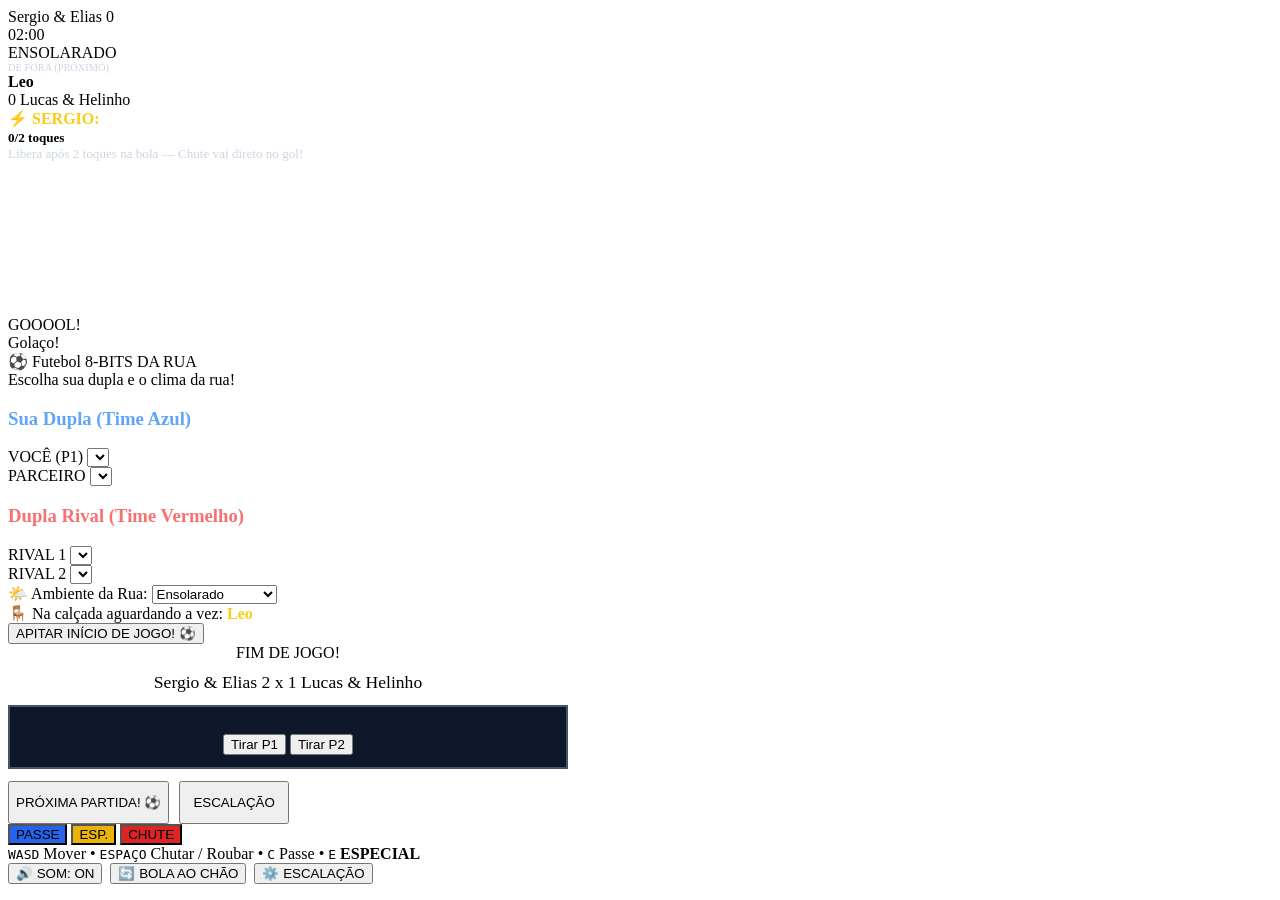
==== commit dac1ebc0: "new details" ====
--- a/src/main/resources/META-INF/resources/home.html
+++ b/src/main/resources/META-INF/resources/home.html
@@ -7,513 +7,7 @@
   <link rel="preconnect" href="https://fonts.googleapis.com">
   <link rel="preconnect" href="https://fonts.gstatic.com" crossorigin>
   <link href="https://fonts.googleapis.com/css2?family=Press+Start+2P&family=Chakra+Petch:wght@600;700&display=swap" rel="stylesheet">
-
-  <style>
-    :root {
-      --bg-dark: #0b0f19;
-      --panel-bg: #161e31;
-      --accent-gold: #facc15;
-      --team-blue: #3b82f6;
-      --team-red: #ef4444;
-      --text-light: #f8fafc;
-      --text-muted: #94a3b8;
-    }
-
-    * {
-      box-sizing: border-box;
-      margin: 0;
-      padding: 0;
-      user-select: none;
-      -webkit-user-select: none;
-      image-rendering: pixelated;
-    }
-
-    body {
-      background-color: var(--bg-dark);
-      color: var(--text-light);
-      font-family: 'Chakra Petch', sans-serif;
-      min-height: 100vh;
-      display: flex;
-      flex-direction: column;
-      align-items: center;
-      justify-content: center;
-      padding: 10px;
-      overflow-x: hidden;
-    }
-
-    .pixel-font {
-      font-family: 'Press Start 2P', monospace;
-    }
-
-    .app-container {
-      width: 100%;
-      max-width: 1100px;
-      display: flex;
-      flex-direction: column;
-      align-items: center;
-      gap: 10px;
-    }
-
-    /* HUD Superior 8-Bits */
-    .scoreboard-bar {
-      width: 100%;
-      background: var(--panel-bg);
-      border: 4px solid #334155;
-      box-shadow: 0 6px 0 #020617;
-      padding: 10px 16px;
-      display: flex;
-      align-items: center;
-      justify-content: space-between;
-      flex-wrap: wrap;
-      gap: 8px;
-    }
-
-    .team-hud {
-      display: flex;
-      align-items: center;
-      gap: 10px;
-    }
-
-    .team-tag {
-      width: 16px;
-      height: 16px;
-      border: 2px solid #fff;
-    }
-
-    .team-names {
-      font-size: 1rem;
-      font-weight: 700;
-      text-transform: uppercase;
-    }
-
-    .score-box {
-      font-family: 'Press Start 2P', monospace;
-      font-size: 1.4rem;
-      background: #090d16;
-      color: var(--accent-gold);
-      padding: 8px 14px;
-      border: 3px solid #475569;
-    }
-
-    .center-hud {
-      display: flex;
-      align-items: center;
-      gap: 12px;
-    }
-
-    .timer-panel {
-      background: #090d16;
-      border: 3px solid #475569;
-      padding: 6px 14px;
-      text-align: center;
-    }
-
-    .timer-digits {
-      font-family: 'Press Start 2P', monospace;
-      font-size: 1.1rem;
-      color: #fff;
-    }
-
-    .timer-digits.golden {
-      color: #facc15;
-      animation: blink 0.7s infinite alternate;
-    }
-
-    @keyframes blink {
-      from { opacity: 0.6; }
-      to { opacity: 1; }
-    }
-
-    .timer-label {
-      font-size: 0.72rem;
-      color: var(--text-muted);
-      margin-top: 3px;
-      text-transform: uppercase;
-    }
-
-    .bench-pill {
-      background: #1e293b;
-      border: 2px solid var(--accent-gold);
-      padding: 5px 10px;
-      font-size: 0.82rem;
-      color: #fde047;
-      text-align: center;
-    }
-
-    /* Barra de Especial do Jogador Controlado */
-    .special-hud-bar {
-      width: 100%;
-      background: #0f172a;
-      border: 3px solid #334155;
-      padding: 6px 14px;
-      display: flex;
-      align-items: center;
-      justify-content: space-between;
-      gap: 12px;
-      flex-wrap: wrap;
-    }
-
-    .energy-meter-wrap {
-      display: flex;
-      align-items: center;
-      gap: 10px;
-      flex: 1;
-      min-width: 240px;
-    }
-
-    .energy-bar-bg {
-      flex: 1;
-      height: 18px;
-      background: #020617;
-      border: 2px solid #64748b;
-      position: relative;
-    }
-
-    .energy-bar-fill {
-      height: 100%;
-      width: 0%;
-      background: linear-gradient(90deg, #eab308, #22c55e);
-      transition: width 0.1s linear;
-    }
-
-    .energy-bar-fill.ready {
-      background: linear-gradient(90deg, #facc15, #f97316, #ef4444);
-      box-shadow: 0 0 12px #facc15;
-    }
-
-    /* Canvas Wrapper */
-    .game-wrapper {
-      position: relative;
-      width: 100%;
-      aspect-ratio: 16 / 9;
-      max-height: 66vh;
-      border: 4px solid #475569;
-      box-shadow: 0 12px 0 #020617;
-      background: #1e293b;
-      overflow: hidden;
-    }
-
-    canvas {
-      display: block;
-      width: 100%;
-      height: 100%;
-    }
-
-    /* Overlays */
-    .overlay {
-      position: absolute;
-      inset: 0;
-      background: rgba(11, 15, 25, 0.92);
-      display: flex;
-      flex-direction: column;
-      align-items: center;
-      justify-content: center;
-      padding: 16px;
-      z-index: 20;
-      overflow-y: auto;
-    }
-
-    .hidden {
-      display: none !important;
-    }
-
-    .arcade-card {
-      background: #161e31;
-      border: 4px solid #475569;
-      box-shadow: 0 8px 0 #020617;
-      padding: 18px;
-      width: 100%;
-      max-width: 880px;
-    }
-
-    .arcade-title {
-      font-family: 'Press Start 2P', monospace;
-      font-size: clamp(1rem, 2.3vw, 1.5rem);
-      color: var(--accent-gold);
-      text-align: center;
-      text-shadow: 3px 3px 0 #9a3412;
-      margin-bottom: 8px;
-      line-height: 1.4;
-    }
-
-    .arcade-sub {
-      text-align: center;
-      color: #cbd5e1;
-      font-size: 0.92rem;
-      margin-bottom: 14px;
-    }
-
-    /* Fichas dos 5 Personagens */
-    .roster-grid {
-      display: grid;
-      grid-template-columns: repeat(5, 1fr);
-      gap: 8px;
-      margin-bottom: 14px;
-    }
-
-    @media (max-width: 820px) {
-      .roster-grid {
-        grid-template-columns: repeat(2, 1fr);
-      }
-    }
-
-    .char-card {
-      background: #0f172a;
-      border: 2px solid #334155;
-      padding: 8px;
-      font-size: 0.76rem;
-      display: flex;
-      flex-direction: column;
-      gap: 4px;
-    }
-
-    .char-card strong {
-      color: var(--accent-gold);
-      font-size: 0.9rem;
-      display: block;
-      border-bottom: 1px solid #334155;
-      padding-bottom: 3px;
-    }
-
-    .char-card span.spec {
-      color: #4ade80;
-    }
-
-    .char-card span.weak {
-      color: #f87171;
-    }
-
-    .teams-setup {
-      display: grid;
-      grid-template-columns: 1fr 1fr;
-      gap: 12px;
-      margin-bottom: 12px;
-    }
-
-    @media (max-width: 600px) {
-      .teams-setup {
-        grid-template-columns: 1fr;
-      }
-    }
-
-    .team-box {
-      background: #0f172a;
-      border: 2px solid #334155;
-      padding: 10px;
-    }
-
-    .team-box h3 {
-      font-size: 0.95rem;
-      margin-bottom: 8px;
-      text-transform: uppercase;
-    }
-
-    .select-row {
-      display: flex;
-      align-items: center;
-      gap: 8px;
-      margin-bottom: 8px;
-    }
-
-    .role-badge {
-      background: #1e293b;
-      padding: 5px 8px;
-      font-size: 0.75rem;
-      font-weight: 700;
-      min-width: 72px;
-      text-align: center;
-      border: 1px solid #475569;
-    }
-
-    select {
-      flex: 1;
-      background: #1e293b;
-      color: #fff;
-      border: 2px solid #475569;
-      padding: 6px 8px;
-      font-family: 'Chakra Petch', sans-serif;
-      font-weight: 700;
-      font-size: 0.92rem;
-      cursor: pointer;
-    }
-
-    .bench-notice {
-      background: rgba(250, 204, 21, 0.12);
-      border: 2px dashed var(--accent-gold);
-      padding: 8px 12px;
-      text-align: center;
-      margin-bottom: 12px;
-      font-size: 0.92rem;
-    }
-
-    .btn-arcade {
-      width: 100%;
-      padding: 14px;
-      font-family: 'Press Start 2P', monospace;
-      font-size: 0.95rem;
-      color: #090d16;
-      background: #facc15;
-      border: 4px solid #fef08a;
-      box-shadow: 0 5px 0 #a16207;
-      cursor: pointer;
-      text-transform: uppercase;
-    }
-
-    .btn-arcade:hover {
-      background: #fde047;
-    }
-
-    .btn-arcade:active {
-      transform: translateY(3px);
-      box-shadow: 0 2px 0 #a16207;
-    }
-
-    .swap-grid {
-      display: grid;
-      grid-template-columns: 1fr 1fr;
-      gap: 10px;
-      margin: 12px 0;
-    }
-
-    .btn-kickout {
-      background: #0f172a;
-      border: 3px solid #ef4444;
-      color: #fff;
-      padding: 12px;
-      font-family: 'Chakra Petch', sans-serif;
-      font-weight: 700;
-      font-size: 1rem;
-      cursor: pointer;
-    }
-
-    .btn-kickout:hover {
-      background: #ef4444;
-      color: #090d16;
-    }
-
-    /* Banner de Gol */
-    .goal-overlay {
-      position: absolute;
-      inset: 0;
-      display: flex;
-      flex-direction: column;
-      align-items: center;
-      justify-content: center;
-      pointer-events: none;
-      z-index: 15;
-    }
-
-    .goal-title {
-      font-family: 'Press Start 2P', monospace;
-      font-size: clamp(2rem, 6vw, 4rem);
-      color: #facc15;
-      text-shadow: 4px 4px 0 #b91c1c, -2px -2px 0 #000;
-      animation: bounceGoal 0.4s infinite alternate;
-    }
-
-    .goal-sub {
-      background: #090d16;
-      border: 3px solid #facc15;
-      padding: 6px 16px;
-      margin-top: 10px;
-      font-weight: 700;
-      font-size: 1rem;
-    }
-
-    @keyframes bounceGoal {
-      from { transform: scale(0.95); }
-      to { transform: scale(1.06); }
-    }
-
-    /* Barra Inferior de Controles */
-    .controls-footer {
-      width: 100%;
-      background: var(--panel-bg);
-      border: 3px solid #334155;
-      padding: 8px 14px;
-      display: flex;
-      align-items: center;
-      justify-content: space-between;
-      flex-wrap: wrap;
-      gap: 8px;
-      font-size: 0.84rem;
-    }
-
-    kbd {
-      background: #090d16;
-      border: 1px solid #64748b;
-      border-bottom-width: 3px;
-      padding: 2px 6px;
-      color: var(--accent-gold);
-      font-weight: 700;
-    }
-
-    .btn-mini {
-      background: #334155;
-      color: #fff;
-      border: 2px solid #475569;
-      padding: 5px 10px;
-      font-family: 'Chakra Petch', sans-serif;
-      font-weight: 700;
-      cursor: pointer;
-    }
-
-    .btn-mini:hover {
-      background: #475569;
-    }
-
-    /* Touch Mobile */
-    .mobile-pad {
-      display: none;
-      width: 100%;
-      justify-content: space-between;
-      align-items: center;
-      padding: 6px 10px;
-    }
-
-    @media (pointer: coarse) {
-      .mobile-pad { display: flex; }
-      .desktop-hints { display: none; }
-    }
-
-    .joy-base {
-      width: 100px;
-      height: 100px;
-      background: rgba(255,255,255,0.1);
-      border: 3px solid rgba(255,255,255,0.3);
-      border-radius: 50%;
-      position: relative;
-      touch-action: none;
-    }
-
-    .joy-stick {
-      width: 40px;
-      height: 40px;
-      background: var(--accent-gold);
-      border-radius: 50%;
-      position: absolute;
-      top: 50%;
-      left: 50%;
-      transform: translate(-50%, -50%);
-    }
-
-    .mobile-btns {
-      display: flex;
-      gap: 10px;
-    }
-
-    .m-btn {
-      width: 64px;
-      height: 64px;
-      border-radius: 50%;
-      font-family: 'Chakra Petch', sans-serif;
-      font-weight: 700;
-      font-size: 0.85rem;
-      color: #fff;
-      border: 3px solid #fff;
-      touch-action: none;
-    }
-  </style>
+  <link rel="stylesheet" href="/css/game.css">
 </head>
 <body>
 
@@ -529,7 +23,7 @@
     <div class="center-hud">
       <div class="timer-panel">
         <div class="timer-digits" id="matchTimer">02:00</div>
-        <div class="timer-label" id="timerSubLabel">RUA RESIDENCIAL</div>
+        <div class="timer-label" id="timerSubLabel">ENSOLARADO</div>
       </div>
       <div class="bench-pill">
         <div style="font-size:0.65rem; color:#cbd5e1;">DE FORA (PRÓXIMO)</div>
@@ -544,17 +38,17 @@
     </div>
   </div>
 
-  <!-- Barra de Energia e Especial -->
+  <!-- Barra de Status do Especial do Jogador Controlado -->
   <div class="special-hud-bar">
     <div class="energy-meter-wrap">
       <span style="font-weight:700; color:#facc15;" id="p1HudTitle">⚡ SERGIO:</span>
       <div class="energy-bar-bg">
         <div class="energy-bar-fill" id="p1EnergyFill"></div>
       </div>
-      <span style="font-size:0.82rem; font-weight:700;" id="p1SpecialStatus">Carregando...</span>
+      <span style="font-size:0.82rem; font-weight:700;" id="p1SpecialStatus">0/2 toques</span>
     </div>
     <div style="font-size:0.82rem; color:#cbd5e1;" id="p1SpecialDesc">
-      Especial [E]: Drible Elétrico + Chute Preciso
+      Libera após 2 toques na bola — Chute vai direto no gol!
     </div>
   </div>
 
@@ -572,41 +66,7 @@
     <div id="lobbyOverlay" class="overlay">
       <div class="arcade-card">
         <div class="arcade-title">⚽ Futebol 8-BITS DA RUA</div>
-        <div class="arcade-sub">Escolha sua dupla!</div>
-
-        <!-- Ficha técnica dos 5 amigos
-        <div class="roster-grid">
-          <div class="char-card">
-            <strong>SERGIO</strong>
-            <span>Boné p/ trás, sem camisa, shorts preto</span>
-            <span class="spec">★ Drible rápido + Chute/Passe preciso</span>
-            <span class="weak">▼ Vel. moderada</span>
-          </div>
-          <div class="char-card">
-            <strong>HELINHO #72</strong>
-            <span>Manga longa azul marinho 72, cabelo liso</span>
-            <span class="spec">★ Turbo Veloz (após 1 gol: Lançamento)</span>
-            <span class="weak">▼ Turbo gasta toda energia</span>
-          </div>
-          <div class="char-card">
-            <strong>LUCAS</strong>
-            <span>Boné verde abacate p/ trás, shorts azul</span>
-            <span class="spec">★ Chute canhão + Roubada forte</span>
-            <span class="weak">▼ Sem dribles</span>
-          </div>
-          <div class="char-card">
-            <strong>ELIAS</strong>
-            <span>Cabelo enrolado, sem camisa, shorts florido</span>
-            <span class="spec">★ Dribles + Gols com precisão</span>
-            <span class="weak">▼ Passes errados</span>
-          </div>
-          <div class="char-card">
-            <strong>LEO</strong>
-            <span>Camisa e shorts pretos, cabelo liso</span>
-            <span class="spec">★ Passe preciso + Defesa muralha</span>
-            <span class="weak">▼ Arrancada lenta</span>
-          </div>
-        </div>-->
+        <div class="arcade-sub">Escolha sua dupla e o clima da rua!</div>
 
         <!-- Seleção das Duplas -->
         <div class="teams-setup">
@@ -633,6 +93,17 @@
               <select id="p4Select"></select>
             </div>
           </div>
+        </div>
+
+        <!-- Escolha do Ambiente / Clima -->
+        <div class="weather-setup">
+          <label for="weatherSelect">🌤️ Ambiente da Rua:</label>
+          <select id="weatherSelect">
+            <option value="sunny" selected>Ensolarado</option>
+            <option value="day_rain">Chuva de Dia</option>
+            <option value="night">Noite</option>
+            <option value="night_rain">Noite com Chuva</option>
+          </select>
         </div>
 
         <div class="bench-notice">
@@ -693,1683 +164,6 @@
   </div>
 </div>
 
-<script>
-  // =========================================================
-  // 1. DEFINIÇÃO DOS 5 AMIGOS (ATRIBUTOS, VISUAL E ESPECIAIS)
-  // =========================================================
-  const FRIENDS = ['Sergio', 'Elias', 'Lucas', 'Helinho', 'Leo'];
-
-  const CHARACTER_DB = {
-    'Sergio': {
-      name: 'Sergio',
-      skin: '#b87a4b',       // Marrom claro
-      hairColor: '#1e1b18',
-      hatColor: '#1e293b',   // Boné escuro virado para trás
-      shirtColor: null,      // Sem camisa
-      shirtNumber: null,
-      shortsColor: '#111827',// Shorts preto
-      shortsPattern: 'solid',
-      // Atributos equilibrados pela ficha:
-      accel: 0.56,           // Velocidade moderada (deficiência)
-      maxSpeed: 4.3,
-      kickPower: 13.5,
-      shotAccuracy: 0.96,    // Chutes no gol com precisão
-      passAccuracy: 0.98,    // Passes com precisão
-      dribbleSkill: 1.45,    // Dribles rápidos
-      stealPower: 1.0,
-      specialName: 'Drible Elétrico & Chute Cirúrgico',
-      specialDesc: 'Drible rápido + Chute/Passe teleguiado no ângulo!',
-      celebration: 'spin_punch' // Rodopio com soco no ar
-    },
-    'Helinho': {
-      name: 'Helinho',
-      skin: '#f5d0a9',       // Pele clara amarelada
-      hairColor: '#27272a',  // Cabelo liso arredondado
-      hatColor: null,
-      shirtColor: '#172554', // Manga longa azul marinho escuro
-      longSleeve: true,
-      shirtNumber: '72',
-      shortsColor: '#1e3a8a',
-      shortsPattern: 'solid',
-      accel: 0.66,
-      maxSpeed: 5.1,
-      kickPower: 13.0,
-      shotAccuracy: 0.85,
-      passAccuracy: 0.85,
-      dribbleSkill: 1.0,
-      stealPower: 1.0,
-      specialName: 'Turbo Total / Lançamento #72',
-      specialDesc: 'Gasta toda energia p/ correr muito! Após 1 gol: Lançamento preciso!',
-      celebration: 'run_air_kick' // Corrida e chute no ar
-    },
-    'Lucas': {
-      name: 'Lucas',
-      skin: '#f8d9c0',       // Pele clara
-      hairColor: '#292524',
-      hatColor: '#84cc16',   // Boné verde abacate virado para trás
-      shirtColor: null,      // Sem camisa
-      shirtNumber: null,
-      shortsColor: '#38bdf8',// Shorts azul claro
-      shortsPattern: 'solid',
-      accel: 0.62,
-      maxSpeed: 4.7,
-      kickPower: 16.5,       // Chutes fortes
-      shotAccuracy: 0.94,    // Precisão no gol
-      passAccuracy: 0.82,
-      dribbleSkill: 0.0,     // Deficiência: sem dribles
-      stealPower: 1.65,      // Força nas roubadas de bola
-      specialName: 'Bomba de Abacate & Trator',
-      specialDesc: 'Chute canhão teleguiado + Roubada de bola demolidora!',
-      celebration: 'avocado_rain' // Abacates caem do poste de energia
-    },
-    'Elias': {
-      name: 'Elias',
-      skin: '#f8d9c0',       // Pele clara
-      hairColor: '#1c1917',
-      curlyHair: true,       // Cabelos enrolados
-      hatColor: null,
-      shirtColor: null,      // Sem camisa
-      shirtNumber: null,
-      shortsColor: '#f43f5e',// Shorts floridos
-      shortsPattern: 'floral',
-      accel: 0.65,
-      maxSpeed: 4.9,
-      kickPower: 13.8,
-      shotAccuracy: 0.95,    // Gols com precisão
-      passAccuracy: 0.35,    // Deficiência: passes errados!
-      dribbleSkill: 1.5,     // Especial: dribles
-      stealPower: 1.0,
-      specialName: 'Drible Sambado & Gol Letal',
-      specialDesc: 'Drible desconcertante + Finalização mortal (cuidado ao passar!)',
-      celebration: 'slow_pushups' // Corrida lenta com flexões no chão
-    },
-    'Leo': {
-      name: 'Leo',
-      skin: '#e8be9e',
-      hairColor: '#09090b',  // Cabelo liso
-      hatColor: null,
-      shirtColor: '#111827', // Camisa preta
-      shirtNumber: null,
-      shortsColor: '#09090b',// Shorts preto
-      shortsPattern: 'solid',
-      accel: 0.42,           // Deficiência: lentidão para arrancadas
-      maxSpeed: 4.4,
-      kickPower: 13.2,
-      shotAccuracy: 0.84,
-      passAccuracy: 0.99,    // Passes com precisão
-      dribbleSkill: 0.9,
-      stealPower: 1.55,      // Defesas apuradas
-      specialName: 'Muralha & Passe Cirúrgico',
-      specialDesc: 'Escudo defensivo magnético + Passe teleguiado no pé!',
-      celebration: 'vacuum_suck' // Suga o ar e todos no campo caem
-    }
-  };
-
-  // =========================================================
-  // 2. ÁUDIO 8-BITS CHIPTUNE (Web Audio API)
-  // =========================================================
-  class RetroAudio {
-    constructor() {
-      this.ctx = null;
-      this.muted = false;
-    }
-
-    init() {
-      if (!this.ctx) {
-        const AC = window.AudioContext || window.webkitAudioContext;
-        this.ctx = new AC();
-      }
-      if (this.ctx.state === 'suspended') this.ctx.resume();
-    }
-
-    tone(freq, dur, type = 'square', vol = 0.15, delay = 0) {
-      if (this.muted) return;
-      this.init();
-      const osc = this.ctx.createOscillator();
-      const gain = this.ctx.createGain();
-      osc.type = type;
-      osc.frequency.setValueAtTime(freq, this.ctx.currentTime + delay);
-      gain.gain.setValueAtTime(vol, this.ctx.currentTime + delay);
-      gain.gain.exponentialRampToValueAtTime(0.005, this.ctx.currentTime + delay + dur);
-      osc.connect(gain);
-      gain.connect(this.ctx.destination);
-      osc.start(this.ctx.currentTime + delay);
-      osc.stop(this.ctx.currentTime + delay + dur);
-    }
-
-    kick() { this.tone(150, 0.12, 'triangle', 0.35); }
-    post() { this.tone(480, 0.18, 'square', 0.22); }
-    special() {
-      this.tone(330, 0.1, 'square', 0.2, 0);
-      this.tone(495, 0.1, 'square', 0.2, 0.08);
-      this.tone(660, 0.22, 'square', 0.25, 0.16);
-    }
-    whistle(long = false) {
-      const d = long ? 0.55 : 0.22;
-      this.tone(2600, d, 'square', 0.12);
-    }
-    goal() {
-      const notes = [261.6, 329.6, 392.0, 523.2, 659.2];
-      notes.forEach((n, i) => this.tone(n, 0.18, 'square', 0.18, i * 0.08));
-    }
-    suckWind() {
-      if (this.muted) return;
-      this.init();
-      const osc = this.ctx.createOscillator();
-      const gain = this.ctx.createGain();
-      osc.type = 'sawtooth';
-      osc.frequency.setValueAtTime(120, this.ctx.currentTime);
-      osc.frequency.exponentialRampToValueAtTime(620, this.ctx.currentTime + 0.9);
-      gain.gain.setValueAtTime(0.2, this.ctx.currentTime);
-      gain.gain.exponentialRampToValueAtTime(0.01, this.ctx.currentTime + 0.95);
-      osc.connect(gain);
-      gain.connect(this.ctx.destination);
-      osc.start();
-      osc.stop(this.ctx.currentTime + 0.96);
-    }
-  }
-  const sfx = new RetroAudio();
-
-  // =========================================================
-  // 3. ESTADO GLOBAL DO JOGO E AMBIENTE DE RUA
-  // =========================================================
-  const canvas = document.getElementById('gameCanvas');
-  const ctx = canvas.getContext('2d');
-
-  const W = 1200;
-  const H = 675;
-
-  // Limites da Rua (Asfalto entre calçadas superior e inferior)
-  const ROAD_TOP = 148;
-  const ROAD_BOTTOM = 595;
-  const FIELD_LEFT = 85;
-  const FIELD_RIGHT = 1115;
-  const GOAL_H = 48;
-
-  const state = {
-    screen: 'LOBBY',
-    timeLeft: 120,
-    isGoldenGoal: false,
-    scoreBlue: 0,
-    scoreRed: 0,
-    lineup: { p1: 'Sergio', p2: 'Elias', p3: 'Lucas', p4: 'Helinho', bench: 'Leo' },
-    lastTouch: null,
-    goalTimer: 0,
-    celebratingPlayer: null,
-    celebrationType: null,
-    particles: [],
-    avocados: [], // Abacates do especial/comemoração do Lucas
-    npcs: [],
-    keys: {},
-    touchVec: { x: 0, y: 0 }
-  };
-
-  let players = [];
-  const ball = { x: W / 2, y: (ROAD_TOP + ROAD_BOTTOM) / 2, vx: 0, vy: 0, radius: 12, spin: 0, superShot: false };
-
-  // =========================================================
-  // 4. NPCS DA CALÇADA (2 LOIRAS, 1 RUIVA, CARECA BARRIGUDO, SENTADO NA CADEIRA)
-  // =========================================================
-  function initStreetNPCs() {
-    state.npcs = [
-      {
-        id: 'blonde1',
-        type: 'woman',
-        hair: '#facc15',
-        dress: '#ec4899',
-        skin: '#fbd5b5',
-        x: 190,
-        y: 112,
-        vx: 0.55,
-        dir: 1,
-        cheerTimer: 0,
-        walkPhase: 0
-      },
-      {
-        id: 'blonde2',
-        type: 'woman',
-        hair: '#fde047',
-        dress: '#a855f7',
-        skin: '#f8d9c0',
-        x: 780,
-        y: 115,
-        vx: -0.48,
-        dir: -1,
-        cheerTimer: 0,
-        walkPhase: 2
-      },
-      {
-        id: 'redhead',
-        type: 'woman',
-        hair: '#ea580c',
-        dress: '#10b981',
-        skin: '#ffe4c4',
-        x: 470,
-        y: 625,
-        vx: 0.62,
-        dir: 1,
-        cheerTimer: 0,
-        walkPhase: 1
-      },
-      {
-        id: 'bald_belly',
-        type: 'bald_belly',
-        shirt: '#f8fafc',
-        shorts: '#475569',
-        skin: '#e0ac69',
-        x: 920,
-        y: 622,
-        vx: -0.38,
-        dir: -1,
-        cheerTimer: 0,
-        walkPhase: 0.5
-      },
-      {
-        id: 'chair_guy',
-        type: 'chair_guy',
-        shirt: '#f97316',
-        shorts: '#1e3a8a',
-        skin: '#d2996c',
-        x: 565,
-        y: 108,
-        vx: 0,
-        dir: 1,
-        cheerTimer: 0,
-        walkPhase: 0
-      }
-    ];
-  }
-
-  function updateNPCs(dt) {
-    state.npcs.forEach(npc => {
-      if (npc.cheerTimer > 0) {
-        npc.cheerTimer -= dt;
-      }
-      if (npc.type !== 'chair_guy') {
-        // Anda pela calçada quando não está comemorando
-        const speedMult = npc.cheerTimer > 0 ? 0.2 : 1;
-        npc.x += npc.vx * speedMult;
-        npc.walkPhase += dt * 7;
-
-        if (npc.x < 120) {
-          npc.x = 120;
-          npc.vx = Math.abs(npc.vx);
-          npc.dir = 1;
-        } else if (npc.x > W - 120) {
-          npc.x = W - 120;
-          npc.vx = -Math.abs(npc.vx);
-          npc.dir = -1;
-        }
-      }
-    });
-  }
-
-  function triggerNPCGoalReaction() {
-    state.npcs.forEach(npc => {
-      npc.cheerTimer = 3.2;
-    });
-  }
-
-  // =========================================================
-  // 5. ESCALAÇÃO DOS 5 AMIGOS
-  // =========================================================
-  const selectIds = ['p1Select', 'p2Select', 'p3Select', 'p4Select'];
-
-  function initSelects() {
-    const defaults = ['Sergio', 'Elias', 'Lucas', 'Helinho'];
-    selectIds.forEach((id, i) => {
-      const el = document.getElementById(id);
-      el.innerHTML = '';
-      FRIENDS.forEach(name => {
-        const opt = document.createElement('option');
-        opt.value = name;
-        opt.textContent = name;
-        if (name === defaults[i]) opt.selected = true;
-        el.appendChild(opt);
-      });
-      el.addEventListener('change', (e) => {
-        const chosen = e.target.value;
-        const currentVals = selectIds.map(sid => document.getElementById(sid).value);
-        const freeFriend = FRIENDS.find(f => !currentVals.includes(f));
-        selectIds.forEach(sid => {
-          if (sid !== id && document.getElementById(sid).value === chosen && freeFriend) {
-            document.getElementById(sid).value = freeFriend;
-          }
-        });
-        syncLineup();
-      });
-    });
-    syncLineup();
-  }
-
-  function syncLineup() {
-    state.lineup.p1 = document.getElementById('p1Select').value;
-    state.lineup.p2 = document.getElementById('p2Select').value;
-    state.lineup.p3 = document.getElementById('p3Select').value;
-    state.lineup.p4 = document.getElementById('p4Select').value;
-    const playing = [state.lineup.p1, state.lineup.p2, state.lineup.p3, state.lineup.p4];
-    state.lineup.bench = FRIENDS.find(f => !playing.includes(f)) || 'Leo';
-
-    document.getElementById('lobbyBenchName').textContent = state.lineup.bench;
-    document.getElementById('hudBenchName').textContent = state.lineup.bench;
-  }
-
-  function syncDropdownsFromLineup() {
-    document.getElementById('p1Select').value = state.lineup.p1;
-    document.getElementById('p2Select').value = state.lineup.p2;
-    document.getElementById('p3Select').value = state.lineup.p3;
-    document.getElementById('p4Select').value = state.lineup.p4;
-    document.getElementById('lobbyBenchName').textContent = state.lineup.bench;
-    document.getElementById('hudBenchName').textContent = state.lineup.bench;
-  }
-
-  // =========================================================
-  // 6. CRIAÇÃO DOS JOGADORES EM CAMPO
-  // =========================================================
-  function spawnPlayers() {
-    const { p1, p2, p3, p4, bench } = state.lineup;
-    document.getElementById('hudBlueNames').textContent = `${p1} & ${p2}`;
-    document.getElementById('hudRedNames').textContent = `${p3} & ${p4}`;
-    document.getElementById('hudBenchName').textContent = bench;
-
-    const midY = (ROAD_TOP + ROAD_BOTTOM) / 2;
-
-    const configs = [
-      { name: p1, team: 'blue', isHuman: true, x: 360, y: midY - 60 },
-      { name: p2, team: 'blue', isHuman: false, x: 260, y: midY + 75 },
-      { name: p3, team: 'red', isHuman: false, x: 840, y: midY - 60 },
-      { name: p4, team: 'red', isHuman: false, x: 940, y: midY + 75 }
-    ];
-
-    players = configs.map((cfg, idx) => ({
-      id: idx + 1,
-      name: cfg.name,
-      stats: CHARACTER_DB[cfg.name],
-      team: cfg.team,
-      isHuman: cfg.isHuman,
-      x: cfg.x,
-      y: cfg.y,
-      vx: 0,
-      vy: 0,
-      facing: cfg.team === 'blue' ? 1 : -1,
-      radius: 20,
-      energy: 50,          // 0 a 100
-      specialActive: 0,    // Timer do especial ativo
-      dribbleTimer: 0,
-      kickCooldown: 0,
-      fallenTimer: 0,      // Usado quando o Leo suga o ar e derruba todo mundo!
-      goals: 0,
-      animFrame: 0
-    }));
-
-    updateSpecialHUD();
-  }
-
-  function resetPositions(concedingTeam = null) {
-    const midY = (ROAD_TOP + ROAD_BOTTOM) / 2;
-    ball.x = W / 2;
-    ball.y = midY;
-    ball.vx = 0;
-    ball.vy = 0;
-    ball.superShot = false;
-    state.lastTouch = null;
-    state.celebratingPlayer = null;
-    state.celebrationType = null;
-
-    const spots = [
-      { x: concedingTeam === 'blue' ? 520 : 370, y: midY - 40 },
-      { x: 250, y: midY + 75 },
-      { x: concedingTeam === 'red' ? 680 : 830, y: midY - 40 },
-      { x: 950, y: midY + 75 }
-    ];
-
-    players.forEach((p, i) => {
-      p.x = spots[i].x;
-      p.y = spots[i].y;
-      p.vx = 0;
-      p.vy = 0;
-      p.fallenTimer = 0;
-      p.specialActive = 0;
-    });
-  }
-
-  // =========================================================
-  // 7. CONTROLES & HABILIDADES ESPECIAIS
-  // =========================================================
-  window.addEventListener('keydown', (e) => {
-    state.keys[e.code] = true;
-    if (['Space', 'ArrowUp', 'ArrowDown', 'ArrowLeft', 'ArrowRight'].includes(e.code) && state.screen === 'PLAYING') {
-      e.preventDefault();
-    }
-    if (state.screen === 'PLAYING') {
-      const p1 = players[0];
-      if (e.code === 'KeyE' || e.code === 'ShiftLeft') activateSpecial(p1);
-      if (e.code === 'KeyC') performPass(p1);
-    }
-  });
-
-  window.addEventListener('keyup', (e) => { state.keys[e.code] = false; });
-
-  // Touch Mobile
-  const joyBase = document.getElementById('joyBase');
-  const joyStick = document.getElementById('joyStick');
-  joyBase.addEventListener('touchmove', (e) => {
-    e.preventDefault();
-    const t = e.touches[0];
-    const r = joyBase.getBoundingClientRect();
-    const cx = r.left + r.width / 2;
-    const cy = r.top + r.height / 2;
-    const max = r.width / 2 - 18;
-    let dx = t.clientX - cx;
-    let dy = t.clientY - cy;
-    const d = Math.hypot(dx, dy);
-    if (d > max) { dx = (dx / d) * max; dy = (dy / d) * max; }
-    joyStick.style.transform = `translate(calc(-50% + ${dx}px), calc(-50% + ${dy}px))`;
-    state.touchVec = { x: dx / max, y: dy / max };
-  }, { passive: false });
-
-  joyBase.addEventListener('touchend', () => {
-    joyStick.style.transform = 'translate(-50%, -50%)';
-    state.touchVec = { x: 0, y: 0 };
-  });
-
-  document.getElementById('mKickBtn').addEventListener('touchstart', (e) => { e.preventDefault(); state.keys['Space'] = true; });
-  document.getElementById('mKickBtn').addEventListener('touchend', () => { state.keys['Space'] = false; });
-  document.getElementById('mPassBtn').addEventListener('touchstart', (e) => { e.preventDefault(); performPass(players[0]); });
-  document.getElementById('mSpecBtn').addEventListener('touchstart', (e) => { e.preventDefault(); activateSpecial(players[0]); });
-
-  function activateSpecial(p) {
-    if (!p || p.energy < 100 || p.fallenTimer > 0) return;
-
-    p.energy = 0;
-    sfx.special();
-    spawnParticles(p.x, p.y, '#facc15', 18);
-
-    const name = p.name;
-    if (name === 'Sergio') {
-      // Drible rápido + Chute/Passe preciso ativo por 4 segundos
-      p.specialActive = 4.0;
-      p.dribbleTimer = 1.2;
-      p.vx += p.facing * 6;
-    } else if (name === 'Helinho') {
-      // Alta velocidade (consome toda a energia!) + se já tem 1 gol, faz lançamento preciso no parceiro!
-      p.specialActive = 3.5;
-      if (p.goals >= 1) {
-        const mate = players.find(m => m.team === p.team && m.id !== p.id);
-        if (mate && Math.hypot(ball.x - p.x, ball.y - p.y) < 120) {
-          const ang = Math.atan2(mate.y - ball.y, mate.x - ball.x);
-          ball.vx = Math.cos(ang) * 14.5;
-          ball.vy = Math.sin(ang) * 14.5;
-          ball.superShot = true;
-          state.lastTouch = p;
-        }
-      }
-    } else if (name === 'Lucas') {
-      // Chute canhão teleguiado + força de roubada
-      p.specialActive = 4.0;
-      const distBall = Math.hypot(ball.x - p.x, ball.y - p.y);
-      if (distBall < 65) {
-        shootAtGoal(p, true);
-      }
-    } else if (name === 'Elias') {
-      // Drible sambado + chute preciso
-      p.specialActive = 4.0;
-      p.dribbleTimer = 1.4;
-      p.vy += (Math.random() > 0.5 ? 1 : -1) * 6;
-    } else if (name === 'Leo') {
-      // Defesas apuradas (campo magnético repelente) + passe preciso imediato
-      p.specialActive = 4.5;
-      const distBall = Math.hypot(ball.x - p.x, ball.y - p.y);
-      if (distBall < 140) {
-        performPass(p, true);
-      }
-    }
-
-    if (p.isHuman) updateSpecialHUD();
-  }
-
-  function shootAtGoal(p, isSpecial = false) {
-    const targetX = p.team === 'blue' ? FIELD_RIGHT : FIELD_LEFT;
-    const midY = (ROAD_TOP + ROAD_BOTTOM) / 2;
-    // Mira nos cantos internos do golzinho (2x o tamanho da bola)
-    const cornerOffset = (Math.random() > 0.5 ? 1 : -1) * (GOAL_H * 0.25);
-    const errorSpread = (1 - p.stats.shotAccuracy) * 75 * (Math.random() - 0.5);
-    const targetY = midY + cornerOffset + (isSpecial ? 0 : errorSpread);
-
-    const ang = Math.atan2(targetY - ball.y, targetX - ball.x);
-    const power = p.stats.kickPower * (isSpecial ? 1.25 : 1.0);
-
-    ball.vx = Math.cos(ang) * power;
-    ball.vy = Math.sin(ang) * power;
-    ball.superShot = isSpecial;
-    state.lastTouch = p;
-    sfx.kick();
-    spawnParticles(ball.x, ball.y, isSpecial ? '#facc15' : '#ffffff', 12);
-  }
-
-  function performPass(p, forcePerfect = false) {
-    if (!p || p.fallenTimer > 0) return;
-    const distBall = Math.hypot(ball.x - p.x, ball.y - p.y);
-    if (distBall > p.radius + ball.radius + 26) return;
-
-    const mate = players.find(m => m.team === p.team && m.id !== p.id);
-    if (!mate) return;
-
-    let ang = Math.atan2(mate.y - ball.y, mate.x - ball.x);
-
-    // Deficiência do Elias: passes errados!
-    if (!forcePerfect && p.name === 'Elias') {
-      ang += (Math.random() - 0.5) * 1.15; // Desvio grande no passe
-    } else {
-      const err = (1 - p.stats.passAccuracy) * 0.6 * (Math.random() - 0.5);
-      ang += err;
-    }
-
-    ball.vx = Math.cos(ang) * 11.5;
-    ball.vy = Math.sin(ang) * 11.5;
-    ball.superShot = forcePerfect;
-    state.lastTouch = p;
-    sfx.kick();
-  }
-
-  function updateSpecialHUD() {
-    const p1 = players[0];
-    if (!p1) return;
-    document.getElementById('p1HudTitle').textContent = `⚡ ${p1.name.toUpperCase()}:`;
-    document.getElementById('p1SpecialDesc').textContent = `Especial [E]: ${p1.stats.specialDesc}`;
-    const fill = document.getElementById('p1EnergyFill');
-    const status = document.getElementById('p1SpecialStatus');
-    fill.style.width = `${Math.min(100, p1.energy)}%`;
-
-    if (p1.specialActive > 0) {
-      fill.classList.add('ready');
-      status.textContent = `ATIVO! (${p1.specialActive.toFixed(1)}s)`;
-      status.style.color = '#4ade80';
-    } else if (p1.energy >= 100) {
-      fill.classList.add('ready');
-      status.textContent = 'PRONTO! APERTE [E]';
-      status.style.color = '#facc15';
-    } else {
-      fill.classList.remove('ready');
-      status.textContent = `${Math.floor(p1.energy)}%`;
-      status.style.color = '#94a3b8';
-    }
-  }
-
-  // =========================================================
-  // 8. INTELIGÊNCIA ARTIFICIAL DOS AMIGOS
-  // =========================================================
-  function getAIControls(p) {
-    const isBlue = p.team === 'blue';
-    const oppGoalX = isBlue ? FIELD_RIGHT : FIELD_LEFT;
-    const ownGoalX = isBlue ? FIELD_LEFT : FIELD_RIGHT;
-    const midY = (ROAD_TOP + ROAD_BOTTOM) / 2;
-
-    // Usa especial quando estiver cheio e em boa posição
-    if (p.energy >= 100 && Math.hypot(ball.x - p.x, ball.y - p.y) < 160) {
-      activateSpecial(p);
-    }
-
-    const mate = players.find(m => m.team === p.team && m.id !== p.id);
-    const dSelf = Math.hypot(ball.x - p.x, ball.y - p.y);
-    const dMate = mate ? Math.hypot(ball.x - mate.x, ball.y - mate.y) : 9999;
-
-    let tx = ball.x;
-    let ty = ball.y;
-    let kick = false;
-
-    if (dSelf <= dMate + 12) {
-      const angToGoal = Math.atan2(midY - ball.y, oppGoalX - ball.x);
-      tx = ball.x - Math.cos(angToGoal) * 16;
-      ty = ball.y - Math.sin(angToGoal) * 16;
-      if (dSelf < p.radius + ball.radius + 16) kick = true;
-    } else {
-      const inOwnHalf = isBlue ? ball.x < W / 2 : ball.x > W / 2;
-      if (inOwnHalf) {
-        tx = ownGoalX + (ball.x - ownGoalX) * 0.4;
-        ty = midY + (ball.y - midY) * 0.55;
-      } else {
-        tx = isBlue ? Math.min(W * 0.76, ball.x + 55) : Math.max(W * 0.24, ball.x - 55);
-        ty = ball.y > midY ? ROAD_TOP + 65 : ROAD_BOTTOM - 65;
-      }
-    }
-
-    const dx = tx - p.x;
-    const dy = ty - p.y;
-    const dist = Math.hypot(dx, dy);
-    if (dist < 6) return { mx: 0, my: 0, kick };
-    return { mx: (dx / dist) * 0.88, my: (dy / dist) * 0.88, kick };
-  }
-
-  // =========================================================
-  // 9. FÍSICA DO JOGO E COMEMORAÇÕES ÚNICAS
-  // =========================================================
-  function spawnParticles(x, y, color, count = 10) {
-    for (let i = 0; i < count; i++) {
-      const a = Math.random() * Math.PI * 2;
-      const s = 1.5 + Math.random() * 4;
-      state.particles.push({
-        x, y,
-        vx: Math.cos(a) * s,
-        vy: Math.sin(a) * s,
-        life: 1,
-        color,
-        size: 4
-      });
-    }
-  }
-
-  function update(dt) {
-    updateNPCs(dt);
-
-    // Partículas
-    for (let i = state.particles.length - 1; i >= 0; i--) {
-      const pt = state.particles[i];
-      pt.x += pt.vx;
-      pt.y += pt.vy;
-      pt.life -= dt * 1.7;
-      if (pt.life <= 0) state.particles.splice(i, 1);
-    }
-
-    // Abacates caindo do poste (Comemoração do Lucas)
-    for (let i = state.avocados.length - 1; i >= 0; i--) {
-      const av = state.avocados[i];
-      av.vy += 0.35;
-      av.y += av.vy;
-      av.x += av.vx;
-      if (av.y > av.groundY) {
-        av.y = av.groundY;
-        av.vy = -av.vy * 0.45;
-        av.vx *= 0.7;
-      }
-      av.life -= dt;
-      if (av.life <= 0) state.avocados.splice(i, 1);
-    }
-
-    // Cena de Comemoração de Gol!
-    if (state.screen === 'GOAL_CELEBRATION') {
-      state.goalTimer -= dt;
-      ball.x += ball.vx;
-      ball.y += ball.vy;
-      ball.vx *= 0.92;
-      ball.vy *= 0.92;
-
-      runCelebrationAnimation(dt);
-
-      if (state.goalTimer <= 0) {
-        document.getElementById('goalBanner').classList.add('hidden');
-        if (state.isGoldenGoal) {
-          finishMatch();
-        } else {
-          state.screen = 'PLAYING';
-          sfx.whistle(false);
-        }
-      }
-      return;
-    }
-
-    if (state.screen !== 'PLAYING') return;
-
-    // Cronômetro
-    if (!state.isGoldenGoal) {
-      state.timeLeft -= dt;
-      if (state.timeLeft <= 0) {
-        state.timeLeft = 0;
-        if (state.scoreBlue === state.scoreRed) {
-          state.isGoldenGoal = true;
-          sfx.whistle(false);
-        } else {
-          finishMatch();
-          return;
-        }
-      }
-      updateTimerHUD();
-    }
-
-    // Atualiza Jogadores
-    players.forEach(p => {
-      if (p.kickCooldown > 0) p.kickCooldown -= dt;
-      if (p.dribbleTimer > 0) p.dribbleTimer -= dt;
-      if (p.specialActive > 0) p.specialActive -= dt;
-      if (p.fallenTimer > 0) {
-        p.fallenTimer -= dt;
-        return;
-      }
-
-      // Recarrega energia passivamente
-      if (p.energy < 100 && p.specialActive <= 0) {
-        p.energy = Math.min(100, p.energy + dt * 9.5);
-      }
-
-      let mx = 0, my = 0, kick = false;
-      if (p.isHuman) {
-        if (state.keys['KeyW'] || state.keys['ArrowUp']) my -= 1;
-        if (state.keys['KeyS'] || state.keys['ArrowDown']) my += 1;
-        if (state.keys['KeyA'] || state.keys['ArrowLeft']) mx -= 1;
-        if (state.keys['KeyD'] || state.keys['ArrowRight']) mx += 1;
-        if (state.keys['Space']) kick = true;
-
-        if (Math.hypot(state.touchVec.x, state.touchVec.y) > 0.1) {
-          mx = state.touchVec.x;
-          my = state.touchVec.y;
-        }
-      } else {
-        const ai = getAIControls(p);
-        mx = ai.mx;
-        my = ai.my;
-        kick = ai.kick;
-      }
-
-      const mag = Math.hypot(mx, my);
-      if (mag > 1) { mx /= mag; my /= mag; }
-      if (mx !== 0) p.facing = mx > 0 ? 1 : -1;
-
-      // Multiplicador de velocidade (Turbo do Helinho!)
-      const turboMult = (p.name === 'Helinho' && p.specialActive > 0) ? 1.55 : 1.0;
-      const accel = p.stats.accel * turboMult;
-      const maxSpd = p.stats.maxSpeed * turboMult;
-
-      p.vx = (p.vx + mx * accel) * 0.85;
-      p.vy = (p.vy + my * accel) * 0.85;
-
-      const curSpd = Math.hypot(p.vx, p.vy);
-      if (curSpd > maxSpd) {
-        p.vx = (p.vx / curSpd) * maxSpd;
-        p.vy = (p.vy / curSpd) * maxSpd;
-      }
-
-      p.x += p.vx;
-      p.y += p.vy;
-      if (curSpd > 0.4) p.animFrame += dt * 10;
-
-      // Mantém jogadores na área da rua
-      p.x = Math.max(40, Math.min(W - 40, p.x));
-      p.y = Math.max(ROAD_TOP + 12, Math.min(ROAD_BOTTOM - 10, p.y));
-
-      // Escudo Defensivo do Leo quando Especial ativo
-      if (p.name === 'Leo' && p.specialActive > 0) {
-        const dBall = Math.hypot(ball.x - p.x, ball.y - p.y);
-        if (dBall < 54 && state.lastTouch && state.lastTouch.team !== p.team) {
-          const ang = Math.atan2(ball.y - p.y, ball.x - p.x);
-          ball.vx = Math.cos(ang) * 11;
-          ball.vy = Math.sin(ang) * 11;
-          state.lastTouch = p;
-          sfx.post();
-          spawnParticles(ball.x, ball.y, '#60a5fa', 10);
-        }
-      }
-
-      // Ação de Chutar / Roubar Bola / Driblar
-      if (kick && p.kickCooldown <= 0) {
-        p.kickCooldown = 0.35;
-        const dBall = Math.hypot(ball.x - p.x, ball.y - p.y);
-
-        if (dBall <= p.radius + ball.radius + 20) {
-          const isSpec = p.specialActive > 0;
-          shootAtGoal(p, isSpec);
-          p.energy = Math.min(100, p.energy + 12);
-        } else if (mag > 0.1) {
-          // Drible rápido (Sergio / Elias) ou Arrancada de roubada (Lucas / Leo)
-          if (p.stats.dribbleSkill > 0) {
-            p.dribbleTimer = 0.35;
-            p.vx += mx * (3.5 * p.stats.dribbleSkill);
-            p.vy += my * (3.5 * p.stats.dribbleSkill);
-          } else {
-            // Lucas não dribla, mas dá bote forte!
-            p.vx += mx * 3.8;
-            p.vy += my * 3.8;
-          }
-        }
-      }
-    });
-
-    // Colisão Jogador x Jogador (com força de roubada do Lucas!)
-    for (let i = 0; i < players.length; i++) {
-      for (let j = i + 1; j < players.length; j++) {
-        const a = players[i];
-        const b = players[j];
-        if (a.fallenTimer > 0 || b.fallenTimer > 0) continue;
-
-        // Se Sergio ou Elias estiverem driblando, passam liso pelo marcador!
-        if (a.dribbleTimer > 0 || b.dribbleTimer > 0) continue;
-
-        const dx = b.x - a.x;
-        const dy = b.y - a.y;
-        const dist = Math.hypot(dx, dy);
-        const minD = a.radius + b.radius;
-
-        if (dist < minD && dist > 0) {
-          const nx = dx / dist;
-          const ny = dy / dist;
-          const overlap = (minD - dist) / 2;
-
-          a.x -= nx * overlap;
-          a.y -= ny * overlap;
-          b.x += nx * overlap;
-          b.y += ny * overlap;
-
-          // Lucas derruba/empurra adversários nas roubadas de bola
-          if (a.name === 'Lucas' && a.team !== b.team && Math.hypot(a.vx, a.vy) > 2.2) {
-            b.vx += nx * 6.5;
-            b.vy += ny * 6.5;
-            b.fallenTimer = 0.65;
-            spawnParticles(b.x, b.y, '#84cc16', 8);
-          } else if (b.name === 'Lucas' && b.team !== a.team && Math.hypot(b.vx, b.vy) > 2.2) {
-            a.vx -= nx * 6.5;
-            a.vy -= ny * 6.5;
-            a.fallenTimer = 0.65;
-            spawnParticles(a.x, a.y, '#84cc16', 8);
-          }
-        }
-      }
-    }
-
-    // Física da Bola
-    ball.x += ball.vx;
-    ball.y += ball.vy;
-    ball.vx *= 0.982;
-    ball.vy *= 0.982;
-    ball.spin += Math.hypot(ball.vx, ball.vy) * 0.05;
-    if (Math.hypot(ball.vx, ball.vy) < 4) ball.superShot = false;
-
-    // Condução de Bola
-    players.forEach(p => {
-      if (p.fallenTimer > 0) return;
-      const dx = ball.x - p.x;
-      const dy = ball.y - p.y;
-      const dist = Math.hypot(dx, dy);
-      const minD = p.radius + ball.radius;
-
-      if (dist < minD && dist > 0) {
-        const nx = dx / dist;
-        const ny = dy / dist;
-        ball.x += nx * (minD - dist);
-        ball.y += ny * (minD - dist);
-
-        const impact = (p.vx - ball.vx) * nx + (p.vy - ball.vy) * ny;
-        if (impact > 0) {
-          ball.vx += nx * (impact * 1.2 + 1.5);
-          ball.vy += ny * (impact * 1.2 + 1.5);
-          state.lastTouch = p;
-          p.energy = Math.min(100, p.energy + 3);
-        }
-      }
-    });
-
-    // Meio-fio superior e inferior da rua (bola rebate no meio-fio)
-    if (ball.y - ball.radius < ROAD_TOP + 6) {
-      ball.y = ROAD_TOP + 6 + ball.radius;
-      ball.vy = Math.abs(ball.vy) * 0.8;
-    } else if (ball.y + ball.radius > ROAD_BOTTOM - 6) {
-      ball.y = ROAD_BOTTOM - 6 - ball.radius;
-      ball.vy = -Math.abs(ball.vy) * 0.8;
-    }
-
-    // Traves de Chinelo/Cone e Gol
-    const midY = (ROAD_TOP + ROAD_BOTTOM) / 2;
-    const goalTop = midY - GOAL_H / 2;
-    const goalBot = midY + GOAL_H / 2;
-
-    const posts = [
-      { x: FIELD_LEFT, y: goalTop }, { x: FIELD_LEFT, y: goalBot },
-      { x: FIELD_RIGHT, y: goalTop }, { x: FIELD_RIGHT, y: goalBot }
-    ];
-
-    posts.forEach(pt => {
-      const dx = ball.x - pt.x;
-      const dy = ball.y - pt.y;
-      const d = Math.hypot(dx, dy);
-      if (d < ball.radius + 7 && d > 0) {
-        const nx = dx / d, ny = dy / d;
-        ball.x = pt.x + nx * (ball.radius + 7);
-        ball.y = pt.y + ny * (ball.radius + 7);
-        const dot = ball.vx * nx + ball.vy * ny;
-        ball.vx = (ball.vx - 2 * dot * nx) * 0.85;
-        ball.vy = (ball.vy - 2 * dot * ny) * 0.85;
-        sfx.post();
-      }
-    });
-
-    const inGoal = ball.y > goalTop && ball.y < goalBot;
-    if (ball.x - ball.radius < FIELD_LEFT) {
-      if (inGoal) {
-        if (ball.x < FIELD_LEFT - 10) onGoal('red');
-      } else {
-        ball.x = FIELD_LEFT + ball.radius;
-        ball.vx = Math.abs(ball.vx) * 0.82;
-      }
-    }
-    if (ball.x + ball.radius > FIELD_RIGHT) {
-      if (inGoal) {
-        if (ball.x > FIELD_RIGHT + 10) onGoal('blue');
-      } else {
-        ball.x = FIELD_RIGHT - ball.radius;
-        ball.vx = -Math.abs(ball.vx) * 0.82;
-      }
-    }
-
-    updateSpecialHUD();
-  }
-
-  // =========================================================
-  // 10. GOL E COMEMORAÇÃO PERSONALIZADA DE CADA AMIGO
-  // =========================================================
-  function onGoal(scoringTeam) {
-    if (state.screen === 'GOAL_CELEBRATION') return;
-    state.screen = 'GOAL_CELEBRATION';
-    state.goalTimer = 3.2;
-
-    if (scoringTeam === 'blue') {
-      state.scoreBlue++;
-      document.getElementById('scoreBlue').textContent = state.scoreBlue;
-    } else {
-      state.scoreRed++;
-      document.getElementById('scoreRed').textContent = state.scoreRed;
-    }
-
-    let scorer = state.lastTouch;
-    if (!scorer || scorer.team !== scoringTeam) {
-      scorer = players.find(p => p.team === scoringTeam);
-    } else {
-      scorer.goals++;
-    }
-
-    state.celebratingPlayer = scorer;
-    state.celebrationType = scorer ? scorer.stats.celebration : 'spin_punch';
-
-    // Efeitos especiais imediatos na comemoração!
-    if (state.celebrationType === 'avocado_rain') {
-      // Lucas: Abacates caem do poste de energia!
-      for (let i = 0; i < 14; i++) {
-        state.avocados.push({
-          x: 240 + (Math.random() - 0.5) * 180,
-          y: 65 - Math.random() * 40,
-          vx: (Math.random() - 0.5) * 3,
-          vy: 1 + Math.random() * 2,
-          groundY: ROAD_TOP + 20 + Math.random() * 140,
-          life: 3.5
-        });
-      }
-    } else if (state.celebrationType === 'vacuum_suck') {
-      // Leo: Suga o ar e todos no campo caem!
-      sfx.suckWind();
-      players.forEach(pl => {
-        if (pl.id !== scorer.id) {
-          pl.fallenTimer = 3.2;
-        }
-      });
-    }
-
-    let desc = `⚽ Gol de ${scorer.name}!`;
-    if (scorer.name === 'Helinho' && scorer.goals === 1) {
-      desc += ' (Lançamento Preciso DESBLOQUEADO!)';
-    }
-    document.getElementById('goalScorerLabel').textContent = desc;
-    document.getElementById('goalBanner').classList.remove('hidden');
-
-    sfx.whistle(false);
-    sfx.goal();
-    triggerNPCGoalReaction();
-    spawnParticles(ball.x, ball.y, '#facc15', 30);
-
-    if (!state.isGoldenGoal) {
-      setTimeout(() => {
-        if (state.screen === 'GOAL_CELEBRATION') {
-          resetPositions(scoringTeam === 'blue' ? 'red' : 'blue');
-        }
-      }, 3050);
-    }
-  }
-
-  function runCelebrationAnimation(dt) {
-    const p = state.celebratingPlayer;
-    if (!p) return;
-
-    p.animFrame += dt * 14;
-
-    if (state.celebrationType === 'spin_punch') {
-      // Sergio: rodopio com soco no ar
-      p.facing = Math.floor(p.animFrame) % 2 === 0 ? 1 : -1;
-      p.y -= Math.sin(p.animFrame * 0.8) * 1.5;
-    } else if (state.celebrationType === 'run_air_kick') {
-      // Helinho: corrida e chute no ar
-      p.x += p.facing * 2.2;
-      p.x = Math.max(120, Math.min(W - 120, p.x));
-    } else if (state.celebrationType === 'slow_pushups') {
-      // Elias: corrida lenta no primeiro segundo, depois flexões no chão!
-      if (state.goalTimer > 2.1) {
-        p.x += p.facing * 1.1;
-      }
-    } else if (state.celebrationType === 'vacuum_suck') {
-      // Leo: puxa visualmente os outros jogadores caídos um pouco para perto
-      players.forEach(other => {
-        if (other.id !== p.id) {
-          other.x += (p.x - other.x) * dt * 1.4;
-          other.y += (p.y - other.y) * dt * 1.4;
-        }
-      });
-    }
-  }
-
-  // =========================================================
-  // 11. FIM DA PARTIDA E REGRA DOS 5 AMIGOS
-  // =========================================================
-  function finishMatch() {
-    state.screen = 'GAMEOVER';
-    sfx.whistle(true);
-
-    const { p1, p2, p3, p4, bench } = state.lineup;
-    const blueWon = state.scoreBlue > state.scoreRed;
-
-    document.getElementById('endScoreText').textContent =
-            `${p1} & ${p2}  ${state.scoreBlue} x ${state.scoreRed}  ${p3} & ${p4}`;
-
-    const msgEl = document.getElementById('swapMessage');
-    const loseBtns = document.getElementById('loseButtons');
-    const nextBtn = document.getElementById('nextMatchBtn');
-
-    if (blueWon) {
-      document.getElementById('endTitle').textContent = '🏆 SUA DUPLA VENCEU!';
-      loseBtns.classList.add('hidden');
-      nextBtn.classList.remove('hidden');
-
-      const slotOut = Math.random() < 0.5 ? 'p3' : 'p4';
-      const outName = state.lineup[slotOut];
-      state.lineup[slotOut] = bench;
-      state.lineup.bench = outName;
-      syncDropdownsFromLineup();
-
-      msgEl.innerHTML = `Vitória! <strong>${state.lineup[slotOut]}</strong> entrou aleatoriamente no lugar de <span style="color:#f87171;">${outName}</span> (que agora aguarda na calçada).`;
-    } else {
-      document.getElementById('endTitle').textContent = '💀 SUA DUPLA PERDEU!';
-      loseBtns.classList.remove('hidden');
-      nextBtn.classList.add('hidden');
-
-      msgEl.innerHTML = `Escolha quem sai da sua dupla para <strong>${bench}</strong> entrar no lugar:`;
-      const b1 = document.getElementById('btnRemoveP1');
-      const b2 = document.getElementById('btnRemoveP2');
-      b1.textContent = `Tirar ${p1}`;
-      b2.textContent = `Tirar ${p2}`;
-
-      b1.onclick = () => {
-        state.lineup.p1 = state.lineup.p2;
-        state.lineup.p2 = bench;
-        state.lineup.bench = p1;
-        completeLossSwap(p1);
-      };
-      b2.onclick = () => {
-        state.lineup.p2 = bench;
-        state.lineup.bench = p2;
-        completeLossSwap(p2);
-      };
-    }
-
-    document.getElementById('gameOverOverlay').classList.remove('hidden');
-  }
-
-  function completeLossSwap(removedName) {
-    syncDropdownsFromLineup();
-    document.getElementById('loseButtons').classList.add('hidden');
-    document.getElementById('swapMessage').innerHTML =
-            `✅ <strong>${removedName}</strong> foi para a calçada e <strong>${state.lineup.p2}</strong> entrou na sua dupla (${state.lineup.p1} & ${state.lineup.p2})!`;
-    document.getElementById('nextMatchBtn').classList.remove('hidden');
-  }
-
-  function updateTimerHUD() {
-    const el = document.getElementById('matchTimer');
-    const sub = document.getElementById('timerSubLabel');
-    if (state.isGoldenGoal) {
-      el.textContent = 'GOL DE OURO';
-      el.classList.add('golden');
-      sub.textContent = 'QUEM FIZER GANHA!';
-      return;
-    }
-    el.classList.remove('golden');
-    const m = Math.floor(state.timeLeft / 60);
-    const s = Math.floor(state.timeLeft % 60);
-    el.textContent = `${String(m).padStart(2, '0')}:${String(s).padStart(2, '0')}`;
-    sub.textContent = 'RUA RESIDENCIAL';
-  }
-
-  // =========================================================
-  // 12. RENDERIZAÇÃO 8-BITS (RUA, CASAS, POSTE, NPCS E BONECOS)
-  // =========================================================
-  function drawStreetEnvironment() {
-    // Céu / Fundo superior
-    ctx.fillStyle = '#38bdf8';
-    ctx.fillRect(0, 0, W, 95);
-
-    // Casas Residenciais 8-bits ao fundo
-    const houses = [
-      { x: 20, w: 195, wall: '#fef08a', roof: '#b91c1c', door: '#78350f' },
-      { x: 295, w: 220, wall: '#fed7aa', roof: '#9a3412', door: '#451a03' },
-      { x: 540, w: 210, wall: '#bbf7d0', roof: '#15803d', door: '#713f12' },
-      { x: 775, w: 200, wall: '#e0e7ff', roof: '#1d4ed8', door: '#1e293b' },
-      { x: 995, w: 190, wall: '#fbcfe8', roof: '#be185d', door: '#4c0519' }
-    ];
-
-    houses.forEach(h => {
-      // Parede da casa
-      ctx.fillStyle = h.wall;
-      ctx.fillRect(h.x, 28, h.w, 68);
-      ctx.strokeStyle = '#1e293b';
-      ctx.lineWidth = 3;
-      ctx.strokeRect(h.x, 28, h.w, 68);
-
-      // Telhado 8-bits
-      ctx.fillStyle = h.roof;
-      ctx.beginPath();
-      ctx.moveTo(h.x - 8, 28);
-      ctx.lineTo(h.x + h.w / 2, 4);
-      ctx.lineTo(h.x + h.w + 8, 28);
-      ctx.closePath();
-      ctx.fill();
-      ctx.stroke();
-
-      // Porta
-      ctx.fillStyle = h.door;
-      ctx.fillRect(h.x + 24, 52, 26, 44);
-      // Janelas
-      ctx.fillStyle = '#bae6fd';
-      ctx.fillRect(h.x + 72, 46, 34, 26);
-      ctx.strokeRect(h.x + 72, 46, 34, 26);
-      if (h.w > 200) {
-        ctx.fillRect(h.x + 125, 46, 34, 26);
-        ctx.strokeRect(h.x + 125, 46, 34, 26);
-      }
-    });
-
-    // Poste de Energia (de onde caem os abacates do Lucas!)
-    ctx.fillStyle = '#64748b';
-    ctx.fillRect(236, 6, 14, 136);
-    ctx.strokeStyle = '#0f172a';
-    ctx.lineWidth = 2;
-    ctx.strokeRect(236, 6, 14, 136);
-    // Cruzeta e transformador
-    ctx.fillStyle = '#334155';
-    ctx.fillRect(210, 18, 66, 8);
-    ctx.fillRect(222, 32, 22, 28);
-    // Fios elétricos atravessando a rua
-    ctx.strokeStyle = '#0f172a';
-    ctx.lineWidth = 2;
-    ctx.beginPath();
-    ctx.moveTo(0, 14);
-    ctx.quadraticCurveTo(120, 28, 215, 20);
-    ctx.quadraticCurveTo(650, 42, W, 16);
-    ctx.stroke();
-
-    // Calçada Superior
-    ctx.fillStyle = '#cbd5e1';
-    ctx.fillRect(0, 96, W, ROAD_TOP - 96);
-    // Meio-fio superior
-    ctx.fillStyle = '#94a3b8';
-    ctx.fillRect(0, ROAD_TOP - 8, W, 8);
-
-    // Asfalto da Rua
-    ctx.fillStyle = '#334155';
-    ctx.fillRect(0, ROAD_TOP, W, ROAD_BOTTOM - ROAD_TOP);
-
-    // Faixa amarela tracejada no meio da rua
-    const midY = (ROAD_TOP + ROAD_BOTTOM) / 2;
-    ctx.fillStyle = '#facc15';
-    for (let x = 20; x < W; x += 70) {
-      ctx.fillRect(x, midY - 3, 38, 6);
-    }
-
-    // Linha de giz do meio de campo e áreas
-    ctx.strokeStyle = 'rgba(255, 255, 255, 0.35)';
-    ctx.lineWidth = 4;
-    ctx.beginPath();
-    ctx.moveTo(W / 2, ROAD_TOP + 6);
-    ctx.lineTo(W / 2, ROAD_BOTTOM - 6);
-    ctx.stroke();
-
-    ctx.beginPath();
-    ctx.arc(W / 2, midY, 64, 0, Math.PI * 2);
-    ctx.stroke();
-
-    // Calçada Inferior
-    ctx.fillStyle = '#94a3b8';
-    ctx.fillRect(0, ROAD_BOTTOM, W, 8);
-    ctx.fillStyle = '#cbd5e1';
-    ctx.fillRect(0, ROAD_BOTTOM + 8, W, H - (ROAD_BOTTOM + 8));
-
-    // Gols Improvisados de Rua (Chinelos e Cones)
-    const goalTop = midY - GOAL_H / 2;
-    const goalBot = midY + GOAL_H / 2;
-    drawStreetGoal(FIELD_LEFT, goalTop, goalBot, true);
-    drawStreetGoal(FIELD_RIGHT, goalTop, goalBot, false);
-  }
-
-  function drawStreetGoal(x, topY, botY, isLeft) {
-    // Linha imaginária do gol em giz
-    ctx.strokeStyle = 'rgba(255,255,255,0.65)';
-    ctx.setLineDash([8, 8]);
-    ctx.beginPath();
-    ctx.moveTo(x, topY);
-    ctx.lineTo(x, botY);
-    ctx.stroke();
-    ctx.setLineDash([]);
-
-    // Poste superior = Cone Laranja de rua
-    [topY, botY].forEach((py, idx) => {
-      if (idx === 0) {
-        // Cone laranja 8-bits
-        ctx.fillStyle = '#f97316';
-        ctx.beginPath();
-        ctx.moveTo(x - 10, py + 8);
-        ctx.lineTo(x + 10, py + 8);
-        ctx.lineTo(x + 4, py - 12);
-        ctx.lineTo(x - 4, py - 12);
-        ctx.closePath();
-        ctx.fill();
-        ctx.fillStyle = '#fff';
-        ctx.fillRect(x - 6, py - 3, 12, 4);
-      } else {
-        // Chinelo Havaianas azul/branco
-        ctx.fillStyle = '#2563eb';
-        ctx.fillRect(x - 11, py - 5, 22, 10);
-        ctx.strokeStyle = '#ffffff';
-        ctx.lineWidth = 2;
-        ctx.strokeRect(x - 11, py - 5, 22, 10);
-      }
-    });
-  }
-
-  function drawNPCs() {
-    state.npcs.forEach(npc => {
-      ctx.save();
-      const jump = npc.cheerTimer > 0 ? Math.abs(Math.sin(npc.cheerTimer * 12)) * 10 : 0;
-      const x = Math.round(npc.x);
-      const y = Math.round(npc.y - jump);
-
-      // Sombra
-      ctx.fillStyle = 'rgba(0,0,0,0.3)';
-      ctx.fillRect(x - 12, npc.y + 14, 24, 6);
-
-      if (npc.type === 'chair_guy') {
-        // Cadeira de praia na calçada
-        ctx.fillStyle = '#0284c7';
-        ctx.fillRect(x - 14, y - 6, 28, 20);
-        ctx.strokeStyle = '#e2e8f0';
-        ctx.lineWidth = 3;
-        ctx.strokeRect(x - 14, y - 6, 28, 20);
-
-        // Homem sentado
-        ctx.fillStyle = npc.shorts;
-        ctx.fillRect(x - 10, y + 4, 22, 10);
-        ctx.fillStyle = npc.shirt;
-        ctx.fillRect(x - 10, y - 14, 20, 18);
-        // Cabeça
-        ctx.fillStyle = npc.skin;
-        ctx.fillRect(x - 8, y - 28, 16, 14);
-        // Braços levantados se sair gol!
-        if (npc.cheerTimer > 0) {
-          ctx.fillStyle = npc.skin;
-          ctx.fillRect(x - 15, y - 28, 5, 16);
-          ctx.fillRect(x + 10, y - 28, 5, 16);
-        }
-      } else if (npc.type === 'bald_belly') {
-        // Homem careca barrigudo
-        const step = Math.sin(npc.walkPhase) * 3;
-        // Pernas
-        ctx.fillStyle = npc.skin;
-        ctx.fillRect(x - 8, y + 8, 6, 10 + step);
-        ctx.fillRect(x + 2, y + 8, 6, 10 - step);
-        // Shorts
-        ctx.fillStyle = npc.shorts;
-        ctx.fillRect(x - 11, y, 22, 10);
-        // Barriga proeminente
-        ctx.fillStyle = npc.shirt;
-        ctx.fillRect(x - 14, y - 18, 28, 20);
-        // Cabeça careca brilhante
-        ctx.fillStyle = npc.skin;
-        ctx.fillRect(x - 9, y - 33, 18, 15);
-        ctx.fillStyle = '#fff';
-        ctx.fillRect(x - 4, y - 31, 4, 3); // Brilho da careca
-      } else {
-        // Mulheres (2 Loiras e 1 Ruiva)
-        const step = Math.sin(npc.walkPhase) * 3;
-        ctx.fillStyle = npc.skin;
-        ctx.fillRect(x - 6, y + 8, 5, 10 + step);
-        ctx.fillRect(x + 1, y + 8, 5, 10 - step);
-        // Vestido
-        ctx.fillStyle = npc.dress;
-        ctx.fillRect(x - 10, y - 14, 20, 23);
-        // Cabeça
-        ctx.fillStyle = npc.skin;
-        ctx.fillRect(x - 8, y - 28, 16, 14);
-        // Cabelo longo (loiro ou ruivo)
-        ctx.fillStyle = npc.hair;
-        ctx.fillRect(x - 10, y - 31, 20, 7);
-        ctx.fillRect(x - 11, y - 26, 5, 16);
-        ctx.fillRect(x + 6, y - 26, 5, 16);
-      }
-
-      // Balãozinho de torcida quando sai gol
-      if (npc.cheerTimer > 0) {
-        ctx.fillStyle = '#fff';
-        ctx.fillRect(x - 16, y - 50, 32, 16);
-        ctx.fillStyle = '#dc2626';
-        ctx.font = 'bold 10px "Press Start 2P", monospace';
-        ctx.textAlign = 'center';
-        ctx.fillText('GOL!', x, y - 38);
-      }
-      ctx.restore();
-    });
-  }
-
-  function draw8BitPlayers() {
-    players.forEach(p => {
-      ctx.save();
-      const st = p.stats;
-      const x = Math.round(p.x);
-      const y = Math.round(p.y);
-
-      // Sombra pixelada no asfalto
-      ctx.fillStyle = 'rgba(0, 0, 0, 0.42)';
-      ctx.fillRect(x - 14, y + 16, 28, 7);
-
-      // Aura do Especial Ativo
-      if (p.specialActive > 0) {
-        ctx.strokeStyle = '#facc15';
-        ctx.lineWidth = 3;
-        ctx.strokeRect(x - 20, y - 34, 40, 54);
-      }
-
-      // Se caiu no chão (Especial/Comemoração do Leo ou roubada do Lucas)
-      if (p.fallenTimer > 0) {
-        ctx.translate(x, y + 10);
-        ctx.rotate(Math.PI / 2);
-        drawSpriteBody(p, 0, 0, true);
-        ctx.restore();
-        drawPlayerTag(p, x, y - 22);
-        return;
-      }
-
-      // Comemoração do Elias: Flexões no chão!
-      if (state.screen === 'GOAL_CELEBRATION' && state.celebratingPlayer?.id === p.id &&
-              state.celebrationType === 'slow_pushups' && state.goalTimer <= 2.1) {
-        const pushOffset = Math.sin(p.animFrame * 1.3) * 4;
-        ctx.fillStyle = st.skin;
-        ctx.fillRect(x - 18, y + 8 + pushOffset, 34, 9);
-        ctx.fillStyle = st.shortsColor;
-        ctx.fillRect(x - 20, y + 7 + pushOffset, 14, 10);
-        ctx.fillStyle = st.hairColor;
-        ctx.fillRect(x + 12, y + 3 + pushOffset, 10, 10);
-        ctx.restore();
-        drawPlayerTag(p, x, y - 16);
-        return;
-      }
-
-      // Pulo na comemoração do Helinho (chute no ar) ou Sergio (rodopio)
-      let jumpY = 0;
-      if (state.screen === 'GOAL_CELEBRATION' && state.celebratingPlayer?.id === p.id) {
-        if (state.celebrationType === 'run_air_kick' || state.celebrationType === 'spin_punch') {
-          jumpY = -Math.abs(Math.sin(p.animFrame * 0.9)) * 16;
-        }
-      }
-
-      drawSpriteBody(p, x, y + jumpY, false);
-      ctx.restore();
-      drawPlayerTag(p, x, y + jumpY - 38);
-    });
-  }
-
-  function drawSpriteBody(p, x, y, isFallen) {
-    const st = p.stats;
-    const step = isFallen ? 0 : Math.sin(p.animFrame) * 4;
-
-    // 1. Pernas e Pés Descalços (todos os 5 jogam descalços!)
-    ctx.fillStyle = st.skin;
-    // Perna esquerda e direita
-    ctx.fillRect(x - 9, y + 6, 7, 11 + step);
-    ctx.fillRect(x + 2, y + 6, 7, 11 - step);
-    // Dedinhos / pés descalços
-    ctx.fillRect(x - 10, y + 15 + step, 9, 3);
-    ctx.fillRect(x + 1, y + 15 - step, 9, 3);
-
-    // 2. Shorts
-    ctx.fillStyle = st.shortsColor;
-    ctx.fillRect(x - 11, y - 2, 22, 10);
-    if (st.shortsPattern === 'floral') {
-      // Estampa florida 8-bits do Elias!
-      ctx.fillStyle = '#facc15';
-      ctx.fillRect(x - 8, y, 4, 4);
-      ctx.fillStyle = '#38bdf8';
-      ctx.fillRect(x + 3, y + 2, 4, 4);
-      ctx.fillStyle = '#4ade80';
-      ctx.fillRect(x - 2, y + 4, 4, 3);
-    }
-
-    // 3. Tronco (Camisa ou Sem Camisa com faixa sutil do time)
-    if (st.shirtColor) {
-      ctx.fillStyle = st.shirtColor;
-      ctx.fillRect(x - 12, y - 19, 24, 18);
-
-      // Mangas (Helinho tem manga longa!)
-      ctx.fillStyle = st.shirtColor;
-      if (st.longSleeve) {
-        ctx.fillRect(x - 16, y - 18, 4, 15);
-        ctx.fillRect(x + 12, y - 18, 4, 15);
-        // Mãos
-        ctx.fillStyle = st.skin;
-        ctx.fillRect(x - 16, y - 3, 4, 4);
-        ctx.fillRect(x + 12, y - 3, 4, 4);
-      } else {
-        ctx.fillRect(x - 16, y - 18, 4, 7);
-        ctx.fillRect(x + 12, y - 18, 4, 7);
-        ctx.fillStyle = st.skin;
-        ctx.fillRect(x - 16, y - 11, 4, 10);
-        ctx.fillRect(x + 12, y - 11, 4, 10);
-      }
-
-      // Número 72 na frente da camisa do Helinho
-      if (st.shirtNumber) {
-        ctx.fillStyle = '#facc15';
-        ctx.font = 'bold 8px "Press Start 2P", monospace';
-        ctx.textAlign = 'center';
-        ctx.fillText(st.shirtNumber, x, y - 7);
-      }
-    } else {
-      // Sem camisa (Sergio, Lucas, Elias)
-      ctx.fillStyle = st.skin;
-      ctx.fillRect(x - 12, y - 19, 24, 18);
-      // Braços
-      ctx.fillRect(x - 16, y - 18, 4, 15);
-      ctx.fillRect(x + 12, y - 18, 4, 15);
-      // Braçadeira / faixa diagonal do time para identificar fácil em campo
-      ctx.fillStyle = p.team === 'blue' ? '#3b82f6' : '#ef4444';
-      ctx.fillRect(x - 16, y - 14, 4, 4);
-      ctx.fillRect(x + 12, y - 14, 4, 4);
-    }
-
-    // Soco no ar na comemoração do Sergio!
-    if (state.screen === 'GOAL_CELEBRATION' && state.celebratingPlayer?.id === p.id &&
-            state.celebrationType === 'spin_punch') {
-      ctx.fillStyle = st.skin;
-      ctx.fillRect(x + 12, y - 32, 5, 16);
-    }
-
-    // 4. Cabeça
-    ctx.fillStyle = st.skin;
-    ctx.fillRect(x - 9, y - 33, 18, 14);
-
-    // Olhos 8-bits
-    ctx.fillStyle = '#09090b';
-    const eyeX = p.facing > 0 ? x + 2 : x - 7;
-    ctx.fillRect(eyeX, y - 28, 3, 3);
-    ctx.fillRect(eyeX + 5, y - 28, 3, 3);
-
-    // 5. Cabelo ou Boné Virado Para Trás
-    if (st.hatColor) {
-      // Boné virado para trás (Sergio e Lucas)
-      ctx.fillStyle = st.hatColor;
-      ctx.fillRect(x - 10, y - 36, 20, 6);
-      // Aba virada para trás (lado oposto ao facing)
-      const visorX = p.facing > 0 ? x - 16 : x + 9;
-      ctx.fillRect(visorX, y - 33, 7, 3);
-    } else if (st.curlyHair) {
-      // Cabelos enrolados do Elias
-      ctx.fillStyle = st.hairColor;
-      ctx.fillRect(x - 11, y - 37, 22, 6);
-      ctx.fillRect(x - 11, y - 34, 4, 6);
-      ctx.fillRect(x + 7, y - 34, 4, 6);
-    } else {
-      // Cabelo liso arredondado (Helinho e Leo)
-      ctx.fillStyle = st.hairColor;
-      ctx.fillRect(x - 10, y - 36, 20, 6);
-      ctx.fillRect(x - 10, y - 33, 3, 5);
-      ctx.fillRect(x + 7, y - 33, 3, 5);
-    }
-  }
-
-  function drawPlayerTag(p, x, y) {
-    const teamColor = p.team === 'blue' ? '#3b82f6' : '#ef4444';
-    ctx.font = 'bold 12px "Chakra Petch", sans-serif';
-    const w = ctx.measureText(p.name).width + 12;
-
-    ctx.fillStyle = 'rgba(9, 13, 22, 0.85)';
-    ctx.fillRect(x - w / 2, y - 10, w, 16);
-    ctx.strokeStyle = teamColor;
-    ctx.lineWidth = 2;
-    ctx.strokeRect(x - w / 2, y - 10, w, 16);
-
-    ctx.fillStyle = p.isHuman ? '#facc15' : '#ffffff';
-    ctx.textAlign = 'center';
-    ctx.fillText(p.name, x, y + 2);
-  }
-
-  function drawBallAndAvocados() {
-    // Abacates da comemoração do Lucas
-    state.avocados.forEach(av => {
-      ctx.fillStyle = '#365314';
-      ctx.beginPath();
-      ctx.ellipse(av.x, av.y, 7, 9, 0.3, 0, Math.PI * 2);
-      ctx.fill();
-      ctx.fillStyle = '#a3e635';
-      ctx.beginPath();
-      ctx.ellipse(av.x, av.y, 4, 6, 0.3, 0, Math.PI * 2);
-      ctx.fill();
-    });
-
-    // Sombra da bola
-    ctx.fillStyle = 'rgba(0,0,0,0.4)';
-    ctx.fillRect(ball.x - 10, ball.y + 9, 20, 5);
-
-    // Rastro de super chute
-    if (ball.superShot) {
-      ctx.fillStyle = 'rgba(250, 204, 21, 0.45)';
-      ctx.beginPath();
-      ctx.arc(ball.x - ball.vx * 1.2, ball.y - ball.vy * 1.2, ball.radius + 3, 0, Math.PI * 2);
-      ctx.fill();
-    }
-
-    // Bola 8-bits
-    ctx.save();
-    ctx.translate(ball.x, ball.y);
-    ctx.rotate(ball.spin);
-    ctx.fillStyle = '#ffffff';
-    ctx.fillRect(-10, -10, 20, 20);
-    ctx.fillStyle = '#0f172a';
-    ctx.fillRect(-4, -4, 8, 8);
-    ctx.fillRect(-10, -10, 5, 5);
-    ctx.fillRect(5, 5, 5, 5);
-    ctx.restore();
-  }
-
-  function drawParticles() {
-    state.particles.forEach(pt => {
-      ctx.globalAlpha = Math.max(0, pt.life);
-      ctx.fillStyle = pt.color;
-      ctx.fillRect(pt.x, pt.y, pt.size, pt.size);
-    });
-    ctx.globalAlpha = 1;
-  }
-
-  function render() {
-    ctx.clearRect(0, 0, W, H);
-    drawStreetEnvironment();
-    drawNPCs();
-    drawParticles();
-    draw8BitPlayers();
-    drawBallAndAvocados();
-  }
-
-  // =========================================================
-  // 13. LOOP E BOTÕES
-  // =========================================================
-  let lastTs = 0;
-  function loop(ts) {
-    const dt = Math.min((ts - lastTs) / 1000, 0.05) || 0.016;
-    lastTs = ts;
-    update(dt);
-    render();
-    requestAnimationFrame(loop);
-  }
-
-  function startMatch() {
-    state.timeLeft = 120;
-    state.isGoldenGoal = false;
-    state.scoreBlue = 0;
-    state.scoreRed = 0;
-    state.avocados = [];
-
-    document.getElementById('scoreBlue').textContent = '0';
-    document.getElementById('scoreRed').textContent = '0';
-
-    spawnPlayers();
-    resetPositions();
-    updateTimerHUD();
-
-    document.getElementById('lobbyOverlay').classList.add('hidden');
-    document.getElementById('gameOverOverlay').classList.add('hidden');
-    document.getElementById('goalBanner').classList.add('hidden');
-
-    state.screen = 'PLAYING';
-    sfx.whistle(true);
-  }
-
-  document.getElementById('startBtn').addEventListener('click', startMatch);
-  document.getElementById('nextMatchBtn').addEventListener('click', startMatch);
-
-  document.getElementById('lobbyBtn').addEventListener('click', () => {
-    state.screen = 'LOBBY';
-    syncDropdownsFromLineup();
-    document.getElementById('lobbyOverlay').classList.remove('hidden');
-    document.getElementById('gameOverOverlay').classList.add('hidden');
-  });
-
-  document.getElementById('backLobbyBtn').addEventListener('click', () => {
-    state.screen = 'LOBBY';
-    syncDropdownsFromLineup();
-    document.getElementById('gameOverOverlay').classList.add('hidden');
-    document.getElementById('lobbyOverlay').classList.remove('hidden');
-  });
-
-  document.getElementById('ballDropBtn').addEventListener('click', () => {
-    if (state.screen === 'PLAYING') {
-      ball.x = W / 2;
-      ball.y = (ROAD_TOP + ROAD_BOTTOM) / 2;
-      ball.vx = 0;
-      ball.vy = 0;
-      sfx.whistle(false);
-    }
-  });
-
-  document.getElementById('soundBtn').addEventListener('click', (e) => {
-    sfx.muted = !sfx.muted;
-    e.target.textContent = sfx.muted ? '🔇 SOM: OFF' : '🔊 SOM: ON';
-  });
-
-  window.onload = () => {
-    canvas.width = W;
-    canvas.height = H;
-    initSelects();
-    initStreetNPCs();
-    spawnPlayers();
-    requestAnimationFrame(loop);
-  };
-</script>
+<script type="module" src="/js/main.js"></script>
 </body>
 </html>
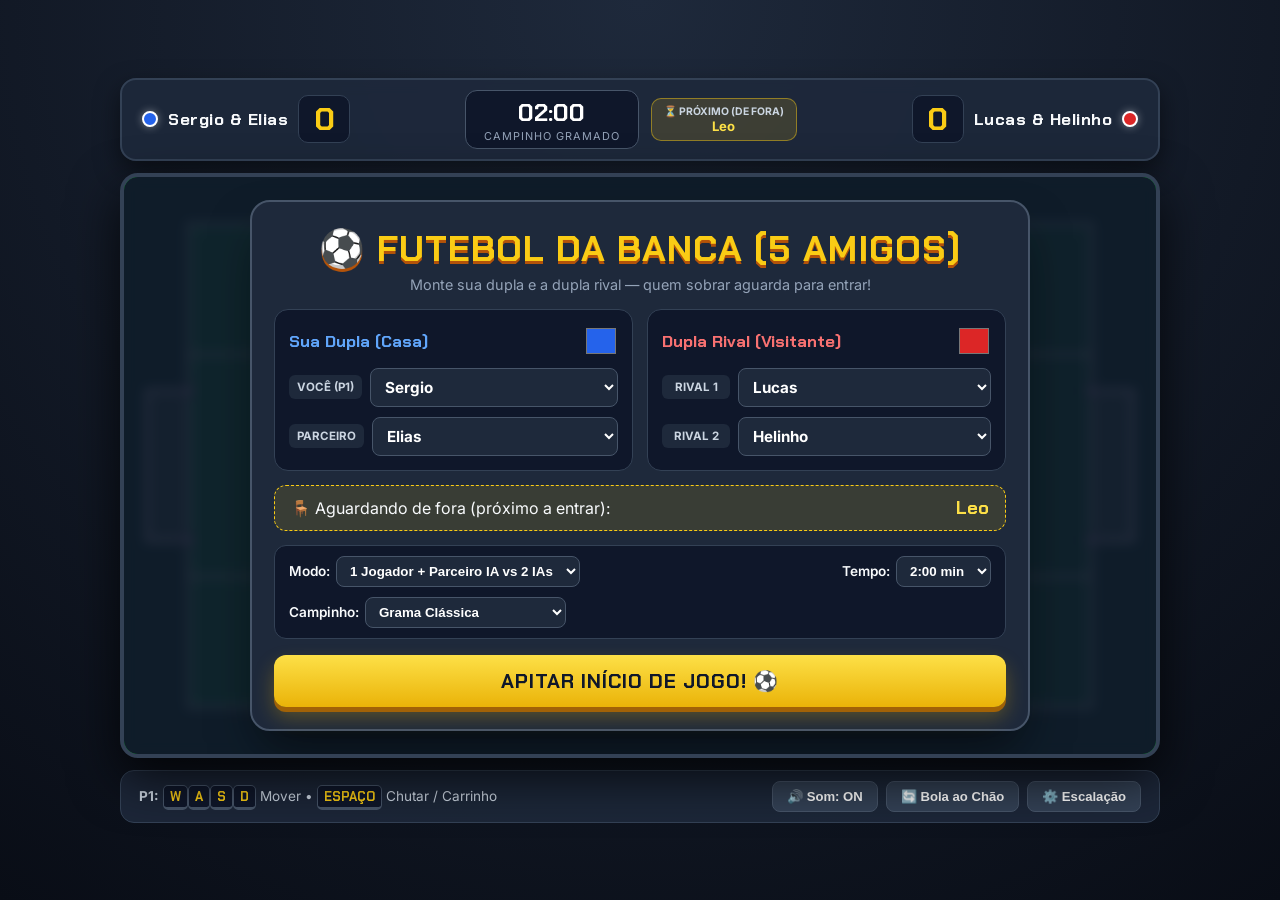
==== commit 5cfc5be6: "new home" ====
--- a/src/main/resources/META-INF/resources/home.html
+++ b/src/main/resources/META-INF/resources/home.html
@@ -1,169 +1,1921 @@
 <!DOCTYPE html>
 <html lang="pt-BR">
 <head>
-  <meta charset="UTF-8">
-  <meta name="viewport" content="width=device-width, initial-scale=1.0, maximum-scale=1.0, user-scalable=no">
-  <title>Futebol a Banca 8 - Futebol de Rua 2x2</title>
-  <link rel="preconnect" href="https://fonts.googleapis.com">
-  <link rel="preconnect" href="https://fonts.gstatic.com" crossorigin>
-  <link href="https://fonts.googleapis.com/css2?family=Press+Start+2P&family=Chakra+Petch:wght@600;700&display=swap" rel="stylesheet">
-  <link rel="stylesheet" href="/css/game.css">
+    <meta charset="UTF-8">
+    <meta name="viewport" content="width=device-width, initial-scale=1.0, maximum-scale=1.0, user-scalable=no">
+    <title>A Banca - Futebol de Dupla 2x2</title>
+    <link rel="preconnect" href="https://fonts.googleapis.com">
+    <link rel="preconnect" href="https://fonts.gstatic.com" crossorigin>
+    <link href="https://fonts.googleapis.com/css2?family=Chakra+Petch:ital,wght@0,600;0,700;1,700&family=Inter:wght@400;600;800&display=swap" rel="stylesheet">
+
+    <style>
+        :root {
+            --bg-dark: #0f172a;
+            --panel-bg: rgba(30, 41, 59, 0.92);
+            --accent-gold: #facc15;
+            --accent-green: #22c55e;
+            --team-blue: #3b82f6;
+            --team-red: #ef4444;
+            --text-light: #f8fafc;
+            --text-muted: #94a3b8;
+        }
+
+        * {
+            box-sizing: border-box;
+            margin: 0;
+            padding: 0;
+            user-select: none;
+            -webkit-user-select: none;
+        }
+
+        body {
+            background-color: var(--bg-dark);
+            background-image: radial-gradient(circle at 50% 0%, #1e293b 0%, #090d16 100%);
+            color: var(--text-light);
+            font-family: 'Inter', sans-serif;
+            min-height: 100vh;
+            display: flex;
+            flex-direction: column;
+            align-items: center;
+            justify-content: center;
+            overflow-x: hidden;
+            padding: 12px;
+        }
+
+        h1, h2, .arcade-font {
+            font-family: 'Chakra Petch', sans-serif;
+            text-transform: uppercase;
+        }
+
+        .app-container {
+            width: 100%;
+            max-width: 1040px;
+            display: flex;
+            flex-direction: column;
+            align-items: center;
+            gap: 12px;
+        }
+
+        /* Placar Superior */
+        .scoreboard-bar {
+            width: 100%;
+            background: var(--panel-bg);
+            border: 2px solid #334155;
+            border-radius: 16px;
+            padding: 10px 20px;
+            display: flex;
+            align-items: center;
+            justify-content: space-between;
+            box-shadow: 0 10px 25px rgba(0, 0, 0, 0.5);
+            backdrop-filter: blur(8px);
+            gap: 10px;
+            flex-wrap: wrap;
+        }
+
+        .team-score-box {
+            display: flex;
+            align-items: center;
+            gap: 10px;
+            font-family: 'Chakra Petch', sans-serif;
+        }
+
+        .team-badge {
+            width: 16px;
+            height: 16px;
+            border-radius: 50%;
+            border: 2px solid #fff;
+            box-shadow: 0 0 8px rgba(255,255,255,0.4);
+        }
+
+        .team-name-label {
+            font-size: 1.05rem;
+            font-weight: 700;
+            letter-spacing: 0.5px;
+        }
+
+        .score-number {
+            font-size: 2rem;
+            font-weight: 700;
+            background: #0f172a;
+            padding: 2px 14px;
+            border-radius: 10px;
+            border: 1px solid #334155;
+            color: var(--accent-gold);
+            min-width: 52px;
+            text-align: center;
+        }
+
+        .center-hud {
+            display: flex;
+            align-items: center;
+            gap: 12px;
+        }
+
+        .timer-box {
+            display: flex;
+            flex-direction: column;
+            align-items: center;
+            background: #0f172a;
+            padding: 5px 18px;
+            border-radius: 12px;
+            border: 1px solid #475569;
+        }
+
+        .timer-value {
+            font-family: 'Chakra Petch', sans-serif;
+            font-size: 1.55rem;
+            font-weight: 700;
+            color: #fff;
+        }
+
+        .timer-value.golden-goal {
+            color: #facc15;
+            animation: pulseText 1s infinite alternate;
+        }
+
+        @keyframes pulseText {
+            from { opacity: 0.75; }
+            to { opacity: 1; }
+        }
+
+        .timer-sub {
+            font-size: 0.68rem;
+            color: var(--text-muted);
+            text-transform: uppercase;
+            letter-spacing: 1px;
+        }
+
+        .next-up-pill {
+            background: rgba(250, 204, 21, 0.14);
+            border: 1px solid rgba(250, 204, 21, 0.45);
+            color: #fde047;
+            padding: 6px 12px;
+            border-radius: 10px;
+            font-size: 0.82rem;
+            font-weight: 700;
+            display: flex;
+            flex-direction: column;
+            align-items: center;
+        }
+
+        .next-up-pill span.label {
+            font-size: 0.65rem;
+            color: #cbd5e1;
+            text-transform: uppercase;
+        }
+
+        /* Área do Jogo */
+        .game-wrapper {
+            position: relative;
+            width: 100%;
+            aspect-ratio: 16 / 9;
+            max-height: 68vh;
+            border-radius: 18px;
+            overflow: hidden;
+            border: 4px solid #334155;
+            box-shadow: 0 20px 50px rgba(0, 0, 0, 0.75);
+            background: #15803d;
+        }
+
+        canvas {
+            display: block;
+            width: 100%;
+            height: 100%;
+        }
+
+        /* Overlays */
+        .overlay {
+            position: absolute;
+            inset: 0;
+            background: rgba(15, 23, 42, 0.90);
+            backdrop-filter: blur(6px);
+            display: flex;
+            flex-direction: column;
+            align-items: center;
+            justify-content: center;
+            padding: 18px;
+            z-index: 20;
+            overflow-y: auto;
+        }
+
+        .hidden {
+            display: none !important;
+        }
+
+        .lobby-card {
+            background: #1e293b;
+            border: 2px solid #475569;
+            border-radius: 20px;
+            padding: 22px;
+            width: 100%;
+            max-width: 780px;
+            box-shadow: 0 25px 50px -12px rgba(0, 0, 0, 0.6);
+        }
+
+        .lobby-header {
+            text-align: center;
+            margin-bottom: 16px;
+        }
+
+        .lobby-header h1 {
+            font-size: clamp(1.5rem, 3.2vw, 2.3rem);
+            color: var(--accent-gold);
+            text-shadow: 0 3px 0 #b45309;
+            letter-spacing: 1px;
+        }
+
+        .lobby-header p {
+            color: var(--text-muted);
+            font-size: 0.9rem;
+            margin-top: 4px;
+        }
+
+        .teams-grid {
+            display: grid;
+            grid-template-columns: 1fr 1fr;
+            gap: 14px;
+            margin-bottom: 14px;
+        }
+
+        @media (max-width: 640px) {
+            .teams-grid {
+                grid-template-columns: 1fr;
+            }
+        }
+
+        .team-config-card {
+            background: #0f172a;
+            border-radius: 14px;
+            padding: 14px;
+            border: 1px solid #334155;
+        }
+
+        .team-config-card h3 {
+            font-family: 'Chakra Petch', sans-serif;
+            font-size: 1.05rem;
+            margin-bottom: 10px;
+            display: flex;
+            align-items: center;
+            justify-content: space-between;
+        }
+
+        .player-input-row {
+            display: flex;
+            align-items: center;
+            gap: 8px;
+            margin-bottom: 10px;
+        }
+
+        .player-input-row:last-child {
+            margin-bottom: 0;
+        }
+
+        .player-role-tag {
+            font-size: 0.72rem;
+            font-weight: 700;
+            padding: 5px 8px;
+            border-radius: 6px;
+            background: #1e293b;
+            color: #cbd5e1;
+            min-width: 68px;
+            text-align: center;
+        }
+
+        .friend-select {
+            flex: 1;
+            background: #1e293b;
+            border: 1px solid #475569;
+            border-radius: 8px;
+            padding: 8px 10px;
+            color: #fff;
+            font-family: 'Inter', sans-serif;
+            font-size: 0.95rem;
+            font-weight: 700;
+            outline: none;
+            cursor: pointer;
+        }
+
+        .friend-select:focus {
+            border-color: var(--accent-gold);
+        }
+
+        input[type="color"] {
+            width: 34px;
+            height: 34px;
+            border: none;
+            border-radius: 8px;
+            background: transparent;
+            cursor: pointer;
+        }
+
+        .bench-banner {
+            background: rgba(250, 204, 21, 0.12);
+            border: 1px dashed #facc15;
+            border-radius: 12px;
+            padding: 10px 16px;
+            margin-bottom: 14px;
+            display: flex;
+            align-items: center;
+            justify-content: space-between;
+            flex-wrap: wrap;
+            gap: 8px;
+        }
+
+        .bench-banner strong {
+            color: #fde047;
+            font-family: 'Chakra Petch', sans-serif;
+            font-size: 1.15rem;
+        }
+
+        .options-row {
+            display: flex;
+            flex-wrap: wrap;
+            align-items: center;
+            justify-content: space-between;
+            gap: 10px;
+            background: #0f172a;
+            padding: 10px 14px;
+            border-radius: 12px;
+            border: 1px solid #334155;
+            margin-bottom: 16px;
+        }
+
+        .option-group {
+            display: flex;
+            align-items: center;
+            gap: 6px;
+            font-size: 0.85rem;
+            font-weight: 600;
+        }
+
+        select.opt-select {
+            background: #1e293b;
+            color: #fff;
+            border: 1px solid #475569;
+            padding: 6px 9px;
+            border-radius: 8px;
+            font-weight: 600;
+            cursor: pointer;
+        }
+
+        .btn-primary {
+            width: 100%;
+            padding: 13px 22px;
+            font-family: 'Chakra Petch', sans-serif;
+            font-size: 1.25rem;
+            font-weight: 700;
+            text-transform: uppercase;
+            letter-spacing: 1px;
+            color: #0f172a;
+            background: linear-gradient(180deg, #fde047 0%, #eab308 100%);
+            border: none;
+            border-radius: 12px;
+            cursor: pointer;
+            box-shadow: 0 5px 0 #a16207, 0 10px 20px rgba(234, 179, 8, 0.3);
+            transition: transform 0.1s;
+        }
+
+        .btn-primary:hover {
+            filter: brightness(1.05);
+        }
+
+        .btn-primary:active {
+            transform: translateY(3px);
+            box-shadow: 0 2px 0 #a16207;
+        }
+
+        .swap-choice-grid {
+            display: grid;
+            grid-template-columns: 1fr 1fr;
+            gap: 12px;
+            margin-top: 12px;
+            margin-bottom: 14px;
+        }
+
+        .btn-swap-choice {
+            background: #0f172a;
+            border: 2px solid #ef4444;
+            color: #fff;
+            padding: 14px 10px;
+            border-radius: 12px;
+            font-family: 'Chakra Petch', sans-serif;
+            font-size: 1.1rem;
+            font-weight: 700;
+            cursor: pointer;
+            transition: all 0.15s;
+        }
+
+        .btn-swap-choice:hover {
+            background: #ef4444;
+            color: #0f172a;
+            transform: translateY(-2px);
+        }
+
+        .controls-bar {
+            width: 100%;
+            display: flex;
+            flex-wrap: wrap;
+            align-items: center;
+            justify-content: space-between;
+            gap: 10px;
+            background: var(--panel-bg);
+            padding: 10px 18px;
+            border-radius: 14px;
+            border: 1px solid #334155;
+            font-size: 0.85rem;
+        }
+
+        .key-hints {
+            display: flex;
+            flex-wrap: wrap;
+            gap: 14px;
+            color: #cbd5e1;
+        }
+
+        kbd {
+            background: #0f172a;
+            border: 1px solid #475569;
+            border-bottom-width: 3px;
+            border-radius: 5px;
+            padding: 2px 6px;
+            font-family: 'Chakra Petch', sans-serif;
+            font-weight: 700;
+            color: var(--accent-gold);
+            font-size: 0.8rem;
+        }
+
+        .action-buttons {
+            display: flex;
+            gap: 8px;
+        }
+
+        .btn-small {
+            background: #334155;
+            color: #fff;
+            border: 1px solid #475569;
+            padding: 7px 14px;
+            border-radius: 8px;
+            font-weight: 600;
+            font-size: 0.82rem;
+            cursor: pointer;
+            transition: background 0.2s;
+        }
+
+        .btn-small:hover {
+            background: #475569;
+        }
+
+        .goal-banner {
+            position: absolute;
+            inset: 0;
+            display: flex;
+            flex-direction: column;
+            align-items: center;
+            justify-content: center;
+            pointer-events: none;
+            z-index: 15;
+            animation: popIn 0.35s cubic-bezier(0.175, 0.885, 0.32, 1.275);
+        }
+
+        .goal-text {
+            font-family: 'Chakra Petch', sans-serif;
+            font-size: clamp(3.5rem, 9vw, 6.5rem);
+            font-weight: 700;
+            font-style: italic;
+            color: #fde047;
+            text-shadow: 0 6px 0 #b45309, 0 15px 30px rgba(0,0,0,0.8);
+            letter-spacing: 4px;
+        }
+
+        .goal-scorer {
+            background: rgba(15, 23, 42, 0.9);
+            border: 2px solid #fde047;
+            padding: 6px 20px;
+            border-radius: 999px;
+            font-weight: 700;
+            font-size: 1.1rem;
+            color: #fff;
+            margin-top: -6px;
+        }
+
+        @keyframes popIn {
+            0% { transform: scale(0.3); opacity: 0; }
+            100% { transform: scale(1); opacity: 1; }
+        }
+
+        .mobile-controls {
+            display: none;
+            width: 100%;
+            justify-content: space-between;
+            align-items: center;
+            padding: 8px 12px;
+            margin-top: 4px;
+        }
+
+        @media (pointer: coarse) {
+            .mobile-controls { display: flex; }
+            .key-hints { display: none; }
+        }
+
+        .joystick-zone {
+            width: 110px;
+            height: 110px;
+            background: rgba(255, 255, 255, 0.08);
+            border: 2px solid rgba(255, 255, 255, 0.25);
+            border-radius: 50%;
+            position: relative;
+            touch-action: none;
+        }
+
+        .joystick-knob {
+            width: 44px;
+            height: 44px;
+            background: var(--accent-gold);
+            border-radius: 50%;
+            position: absolute;
+            top: 50%;
+            left: 50%;
+            transform: translate(-50%, -50%);
+            box-shadow: 0 4px 10px rgba(0,0,0,0.5);
+        }
+
+        .touch-kick-btn {
+            width: 88px;
+            height: 88px;
+            border-radius: 50%;
+            background: linear-gradient(180deg, #ef4444 0%, #b91c1c 100%);
+            border: 3px solid #fca5a5;
+            color: white;
+            font-family: 'Chakra Petch', sans-serif;
+            font-weight: 700;
+            font-size: 1.1rem;
+            box-shadow: 0 6px 0 #7f1d1d;
+            touch-action: none;
+        }
+
+        .touch-kick-btn:active {
+            transform: translateY(4px);
+            box-shadow: 0 2px 0 #7f1d1d;
+        }
+    </style>
 </head>
 <body>
 
 <div class="app-container">
-  <!-- Placar Superior -->
-  <div class="scoreboard-bar">
-    <div class="team-hud">
-      <span class="team-tag" style="background: #3b82f6;"></span>
-      <span class="team-names" id="hudBlueNames">Sergio & Elias</span>
-      <span class="score-box" id="scoreBlue">0</span>
+    <!-- Barra Superior de Placar e Tempo -->
+    <div class="scoreboard-bar">
+        <div class="team-score-box">
+            <span class="team-badge" id="hudBlueBadge" style="background: #2563eb;"></span>
+            <span class="team-name-label" id="hudBlueNames">Sergio & Elias</span>
+            <span class="score-number" id="scoreBlue">0</span>
+        </div>
+
+        <div class="center-hud">
+            <div class="timer-box">
+                <span class="timer-value" id="matchTimer">02:00</span>
+                <span class="timer-sub" id="matchStatusText">CAMPINHO GRAMADO</span>
+            </div>
+
+            <div class="next-up-pill" title="Aguardando a partida terminar para entrar">
+                <span class="label">⏳ Próximo (De fora)</span>
+                <span id="hudBenchName">Leo</span>
+            </div>
+        </div>
+
+        <div class="team-score-box">
+            <span class="score-number" id="scoreRed">0</span>
+            <span class="team-name-label" id="hudRedNames">Lucas & Helinho</span>
+            <span class="team-badge" id="hudRedBadge" style="background: #dc2626;"></span>
+        </div>
     </div>
 
-    <div class="center-hud">
-      <div class="timer-panel">
-        <div class="timer-digits" id="matchTimer">02:00</div>
-        <div class="timer-label" id="timerSubLabel">ENSOLARADO</div>
-      </div>
-      <div class="bench-pill">
-        <div style="font-size:0.65rem; color:#cbd5e1;">DE FORA (PRÓXIMO)</div>
-        <strong id="hudBenchName">Leo</strong>
-      </div>
+    <!-- Container do Campo 2D -->
+    <div class="game-wrapper" id="gameWrapper">
+        <canvas id="pitchCanvas"></canvas>
+
+        <!-- Animação de GOL -->
+        <div id="goalBanner" class="goal-banner hidden">
+            <div class="goal-text">GOOOOL!</div>
+            <div class="goal-scorer" id="goalScorerText">Golaço!</div>
+        </div>
+
+        <!-- Tela Inicial / Lobby de Escalação dos 5 Amigos -->
+        <div id="lobbyOverlay" class="overlay">
+            <div class="lobby-card">
+                <div class="lobby-header">
+                    <h1>⚽ Futebol da BANCA (5 Amigos)</h1>
+                    <p>Monte sua dupla e a dupla rival — quem sobrar aguarda para entrar!</p>
+                </div>
+
+                <div class="teams-grid">
+                    <!-- Configuração Time 1 (Sua Dupla) -->
+                    <div class="team-config-card">
+                        <h3 style="color: #60a5fa;">
+                            <span>Sua Dupla (Casa)</span>
+                            <input type="color" id="blueColorInput" value="#2563eb" title="Cor da camisa">
+                        </h3>
+                        <div class="player-input-row">
+                            <span class="player-role-tag">VOCÊ (P1)</span>
+                            <select class="friend-select" id="p1Select"></select>
+                        </div>
+                        <div class="player-input-row">
+                            <span class="player-role-tag" id="p2RoleLabel">PARCEIRO</span>
+                            <select class="friend-select" id="p2Select"></select>
+                        </div>
+                    </div>
+
+                    <!-- Configuração Time 2 (Adversários) -->
+                    <div class="team-config-card">
+                        <h3 style="color: #f87171;">
+                            <span>Dupla Rival (Visitante)</span>
+                            <input type="color" id="redColorInput" value="#dc2626" title="Cor da camisa">
+                        </h3>
+                        <div class="player-input-row">
+                            <span class="player-role-tag">RIVAL 1</span>
+                            <select class="friend-select" id="p3Select"></select>
+                        </div>
+                        <div class="player-input-row">
+                            <span class="player-role-tag">RIVAL 2</span>
+                            <select class="friend-select" id="p4Select"></select>
+                        </div>
+                    </div>
+                </div>
+
+                <!-- Destaque de quem ficou de fora -->
+                <div class="bench-banner">
+                    <span>🪑 Aguardando de fora (próximo a entrar):</span>
+                    <strong id="lobbyBenchName">Leo</strong>
+                </div>
+
+                <!-- Opções da Partida -->
+                <div class="options-row">
+                    <div class="option-group">
+                        <label for="gameModeSelect">Modo:</label>
+                        <select class="opt-select" id="gameModeSelect">
+                            <option value="1p">1 Jogador + Parceiro IA vs 2 IAs</option>
+                            <option value="2p">2 Jogadores no Teclado (Co-op)</option>
+                        </select>
+                    </div>
+
+                    <div class="option-group">
+                        <label for="durationSelect">Tempo:</label>
+                        <select class="opt-select" id="durationSelect">
+                            <option value="60">1:00 min</option>
+                            <option value="90">1:30 min</option>
+                            <option value="120" selected>2:00 min</option>
+                            <option value="180">3:00 min</option>
+                        </select>
+                    </div>
+
+                    <div class="option-group">
+                        <label for="pitchStyleSelect">Campinho:</label>
+                        <select class="opt-select" id="pitchStyleSelect">
+                            <option value="grass">Grama Clássica</option>
+                            <option value="street">Quadra de Rua (Cimento)</option>
+                        </select>
+                    </div>
+                </div>
+
+                <button class="btn-primary" id="startMatchBtn">Apitar Início de Jogo! ⚽</button>
+            </div>
+        </div>
+
+        <!-- Tela de Fim de Jogo e Regra de Troca -->
+        <div id="gameOverOverlay" class="overlay hidden">
+            <div class="lobby-card" style="text-align: center; max-width: 560px;">
+                <h2 style="font-size: 2rem; color: var(--accent-gold); margin-bottom: 6px;" id="winnerHeadline">FIM DE PAPO!</h2>
+                <p style="color: #cbd5e1; font-size: 1.05rem; margin-bottom: 14px;" id="finalScoreSummary">Placar Final: 3 x 2</p>
+
+                <div style="background: #0f172a; padding: 12px; border-radius: 12px; border: 1px solid #334155; margin-bottom: 14px;">
+                    <div style="font-size: 0.78rem; color: var(--text-muted); margin-bottom: 2px;">CRAQUE DA PARTIDA (ARTILHEIRO)</div>
+                    <div style="font-family: 'Chakra Petch', sans-serif; font-size: 1.3rem; color: #fde047; font-weight: 700;" id="mvpDisplay">Sergio (2 gols)</div>
+                </div>
+
+                <!-- Painel Dinâmico de Troca (Sua Dupla Perdeu vs Sua Dupla Ganhou) -->
+                <div id="rotationBox" style="background: #0f172a; padding: 14px; border-radius: 12px; border: 1px solid #475569; margin-bottom: 16px;">
+                    <p id="rotationInstruction" style="font-size: 0.95rem; color: #f8fafc; font-weight: 600;"></p>
+
+                    <!-- Botões exibidos SOMENTE quando sua dupla perde -->
+                    <div id="userLoseChoiceButtons" class="swap-choice-grid hidden">
+                        <button class="btn-swap-choice" id="kickOutP1Btn">Tirar Sergio</button>
+                        <button class="btn-swap-choice" id="kickOutP2Btn">Tirar Elias</button>
+                    </div>
+                </div>
+
+                <div style="display: flex; gap: 12px;">
+                    <button class="btn-primary" id="nextMatchBtn">Próxima Partida! ⚽</button>
+                    <button class="btn-small" id="backToLobbyBtn" style="padding: 14px 16px; font-size: 0.95rem;">Escalação</button>
+                </div>
+            </div>
+        </div>
     </div>
 
-    <div class="team-hud">
-      <span class="score-box" id="scoreRed">0</span>
-      <span class="team-names" id="hudRedNames">Lucas & Helinho</span>
-      <span class="team-tag" style="background: #ef4444;"></span>
+    <!-- Controles Touch (Celular) -->
+    <div class="mobile-controls">
+        <div class="joystick-zone" id="joystickZone">
+            <div class="joystick-knob" id="joystickKnob"></div>
+        </div>
+        <button class="touch-kick-btn" id="touchKickBtn">CHUTAR!</button>
     </div>
-  </div>
-
-  <!-- Barra de Status do Especial do Jogador Controlado -->
-  <div class="special-hud-bar">
-    <div class="energy-meter-wrap">
-      <span style="font-weight:700; color:#facc15;" id="p1HudTitle">⚡ SERGIO:</span>
-      <div class="energy-bar-bg">
-        <div class="energy-bar-fill" id="p1EnergyFill"></div>
-      </div>
-      <span style="font-size:0.82rem; font-weight:700;" id="p1SpecialStatus">0/2 toques</span>
+
+    <!-- Barra Inferior -->
+    <div class="controls-bar">
+        <div class="key-hints" id="keyHintsText">
+            <span><strong>P1:</strong> <kbd>W</kbd><kbd>A</kbd><kbd>S</kbd><kbd>D</kbd> Mover • <kbd>ESPAÇO</kbd> Chutar / Carrinho</span>
+            <span id="p2HintSpan" class="hidden"><strong>P2:</strong> <kbd>SETAS</kbd> Mover • <kbd>ENTER</kbd> Chutar</span>
+        </div>
+
+        <div class="action-buttons">
+            <button class="btn-small" id="toggleSoundBtn">🔊 Som: ON</button>
+            <button class="btn-small" id="resetBallBtn" title="Caso a bola prenda">🔄 Bola ao Chão</button>
+            <button class="btn-small" id="openLobbyBtn">⚙️ Escalação</button>
+        </div>
     </div>
-    <div style="font-size:0.82rem; color:#cbd5e1;" id="p1SpecialDesc">
-      Libera após 2 toques na bola — Chute vai direto no gol!
-    </div>
-  </div>
-
-  <!-- Campo 2D 8-Bits -->
-  <div class="game-wrapper">
-    <canvas id="gameCanvas"></canvas>
-
-    <!-- Banner de Gol e Comemoração -->
-    <div id="goalBanner" class="goal-overlay hidden">
-      <div class="goal-title">GOOOOL!</div>
-      <div class="goal-sub" id="goalScorerLabel">Golaço!</div>
-    </div>
-
-    <!-- Tela de Seleção (Lobby 8-Bits) -->
-    <div id="lobbyOverlay" class="overlay">
-      <div class="arcade-card">
-        <div class="arcade-title">⚽ Futebol 8-BITS DA RUA</div>
-        <div class="arcade-sub">Escolha sua dupla e o clima da rua!</div>
-
-        <!-- Seleção das Duplas -->
-        <div class="teams-setup">
-          <div class="team-box">
-            <h3 style="color:#60a5fa;">Sua Dupla (Time Azul)</h3>
-            <div class="select-row">
-              <span class="role-badge">VOCÊ (P1)</span>
-              <select id="p1Select"></select>
-            </div>
-            <div class="select-row">
-              <span class="role-badge">PARCEIRO</span>
-              <select id="p2Select"></select>
-            </div>
-          </div>
-
-          <div class="team-box">
-            <h3 style="color:#f87171;">Dupla Rival (Time Vermelho)</h3>
-            <div class="select-row">
-              <span class="role-badge">RIVAL 1</span>
-              <select id="p3Select"></select>
-            </div>
-            <div class="select-row">
-              <span class="role-badge">RIVAL 2</span>
-              <select id="p4Select"></select>
-            </div>
-          </div>
-        </div>
-
-        <!-- Escolha do Ambiente / Clima -->
-        <div class="weather-setup">
-          <label for="weatherSelect">🌤️ Ambiente da Rua:</label>
-          <select id="weatherSelect">
-            <option value="sunny" selected>Ensolarado</option>
-            <option value="day_rain">Chuva de Dia</option>
-            <option value="night">Noite</option>
-            <option value="night_rain">Noite com Chuva</option>
-          </select>
-        </div>
-
-        <div class="bench-notice">
-          🪑 Na calçada aguardando a vez: <strong id="lobbyBenchName" style="color:#facc15;">Leo</strong>
-        </div>
-
-        <button class="btn-arcade" id="startBtn">APITAR INÍCIO DE JOGO! ⚽</button>
-      </div>
-    </div>
-
-    <!-- Tela de Fim de Jogo e Troca dos 5 Amigos -->
-    <div id="gameOverOverlay" class="overlay hidden">
-      <div class="arcade-card" style="max-width: 560px; text-align: center;">
-        <div class="arcade-title" id="endTitle">FIM DE JOGO!</div>
-        <p style="font-size: 1.1rem; margin: 10px 0;" id="endScoreText">Sergio & Elias 2 x 1 Lucas & Helinho</p>
-
-        <div id="swapPanel" style="background:#0f172a; border:2px solid #475569; padding:12px; margin:12px 0;">
-          <p id="swapMessage" style="font-size:0.95rem; line-height:1.4;"></p>
-          <div id="loseButtons" class="swap-grid hidden">
-            <button class="btn-kickout" id="btnRemoveP1">Tirar P1</button>
-            <button class="btn-kickout" id="btnRemoveP2">Tirar P2</button>
-          </div>
-        </div>
-
-        <div style="display:flex; gap:10px;">
-          <button class="btn-arcade" id="nextMatchBtn">PRÓXIMA PARTIDA! ⚽</button>
-          <button class="btn-mini" id="backLobbyBtn" style="padding:12px;">ESCALAÇÃO</button>
-        </div>
-      </div>
-    </div>
-  </div>
-
-  <!-- Controles Touch Celular -->
-  <div class="mobile-pad">
-    <div class="joy-base" id="joyBase">
-      <div class="joy-stick" id="joyStick"></div>
-    </div>
-    <div class="mobile-btns">
-      <button class="m-btn" id="mPassBtn" style="background:#2563eb;">PASSE</button>
-      <button class="m-btn" id="mSpecBtn" style="background:#eab308; color:#000;">ESP.</button>
-      <button class="m-btn" id="mKickBtn" style="background:#dc2626;">CHUTE</button>
-    </div>
-  </div>
-
-  <!-- Rodapé de Controles -->
-  <div class="controls-footer">
-    <div class="desktop-hints">
-      <kbd>W</kbd><kbd>A</kbd><kbd>S</kbd><kbd>D</kbd> Mover •
-      <kbd>ESPAÇO</kbd> Chutar / Roubar •
-      <kbd>C</kbd> Passe •
-      <kbd>E</kbd> <strong>ESPECIAL</strong>
-    </div>
-    <div style="display:flex; gap:8px;">
-      <button class="btn-mini" id="soundBtn">🔊 SOM: ON</button>
-      <button class="btn-mini" id="ballDropBtn">🔄 BOLA AO CHÃO</button>
-      <button class="btn-mini" id="lobbyBtn">⚙️ ESCALAÇÃO</button>
-    </div>
-  </div>
 </div>
 
-<script type="module" src="/js/main.js"></script>
+<script>
+    // ==========================================
+    // 1. LISTA OFICIAL DOS 5 AMIGOS
+    // ==========================================
+    const FRIENDS_LIST = ['Sergio', 'Elias', 'Lucas', 'Helinho', 'Leo'];
+
+    const FRIEND_NUMBERS = {
+        'Sergio': 10,
+        'Elias': 7,
+        'Lucas': 9,
+        'Helinho': 11,
+        'Leo': 8
+    };
+
+    // ==========================================
+    // 2. SINTETIZADOR DE ÁUDIO (Web Audio API)
+    // ==========================================
+    class SoundFX {
+        constructor() {
+            this.ctx = null;
+            this.muted = false;
+        }
+
+        init() {
+            if (!this.ctx) {
+                const AudioContext = window.AudioContext || window.webkitAudioContext;
+                this.ctx = new AudioContext();
+            }
+            if (this.ctx.state === 'suspended') {
+                this.ctx.resume();
+            }
+        }
+
+        playKick(power = 1) {
+            if (this.muted) return;
+            this.init();
+            const osc = this.ctx.createOscillator();
+            const gain = this.ctx.createGain();
+            osc.type = 'triangle';
+            osc.frequency.setValueAtTime(140 * power, this.ctx.currentTime);
+            osc.frequency.exponentialRampToValueAtTime(38, this.ctx.currentTime + 0.14);
+
+            gain.gain.setValueAtTime(0.45, this.ctx.currentTime);
+            gain.gain.exponentialRampToValueAtTime(0.01, this.ctx.currentTime + 0.14);
+
+            osc.connect(gain);
+            gain.connect(this.ctx.destination);
+            osc.start();
+            osc.stop(this.ctx.currentTime + 0.15);
+        }
+
+        playPostHit() {
+            if (this.muted) return;
+            this.init();
+            const osc = this.ctx.createOscillator();
+            const gain = this.ctx.createGain();
+            osc.type = 'sine';
+            osc.frequency.setValueAtTime(520, this.ctx.currentTime);
+            osc.frequency.exponentialRampToValueAtTime(210, this.ctx.currentTime + 0.25);
+
+            gain.gain.setValueAtTime(0.35, this.ctx.currentTime);
+            gain.gain.exponentialRampToValueAtTime(0.01, this.ctx.currentTime + 0.25);
+
+            osc.connect(gain);
+            gain.connect(this.ctx.destination);
+            osc.start();
+            osc.stop(this.ctx.currentTime + 0.26);
+        }
+
+        playWhistle(long = false) {
+            if (this.muted) return;
+            this.init();
+            const duration = long ? 0.65 : 0.28;
+            const osc = this.ctx.createOscillator();
+            const lfo = this.ctx.createOscillator();
+            const lfoGain = this.ctx.createGain();
+            const mainGain = this.ctx.createGain();
+
+            osc.type = 'sine';
+            osc.frequency.setValueAtTime(2850, this.ctx.currentTime);
+
+            lfo.frequency.setValueAtTime(38, this.ctx.currentTime);
+            lfoGain.gain.setValueAtTime(120, this.ctx.currentTime);
+
+            lfo.connect(lfoGain);
+            lfoGain.connect(osc.frequency);
+
+            mainGain.gain.setValueAtTime(0.22, this.ctx.currentTime);
+            mainGain.gain.exponentialRampToValueAtTime(0.01, this.ctx.currentTime + duration);
+
+            osc.connect(mainGain);
+            mainGain.connect(this.ctx.destination);
+
+            osc.start();
+            lfo.start();
+            osc.stop(this.ctx.currentTime + duration);
+            lfo.stop(this.ctx.currentTime + duration);
+        }
+
+        playGoalCheer() {
+            if (this.muted) return;
+            this.init();
+            const notes = [261.63, 329.63, 392.00, 523.25];
+            notes.forEach((freq, idx) => {
+                const osc = this.ctx.createOscillator();
+                const gain = this.ctx.createGain();
+                osc.type = 'sawtooth';
+                osc.frequency.setValueAtTime(freq, this.ctx.currentTime + idx * 0.06);
+
+                gain.gain.setValueAtTime(0.14, this.ctx.currentTime + idx * 0.06);
+                gain.gain.exponentialRampToValueAtTime(0.005, this.ctx.currentTime + 0.9);
+
+                osc.connect(gain);
+                gain.connect(this.ctx.destination);
+                osc.start(this.ctx.currentTime + idx * 0.06);
+                osc.stop(this.ctx.currentTime + 0.92);
+            });
+        }
+    }
+
+    const sfx = new SoundFX();
+
+    // ==========================================
+    // 3. CONFIGURAÇÃO E ESTADO DO JOGO
+    // ==========================================
+    const canvas = document.getElementById('pitchCanvas');
+    const ctx = canvas.getContext('2d');
+
+    const WORLD_W = 1200;
+    const WORLD_H = 675;
+    const PITCH_MARGIN_X = 75;
+    const PITCH_MARGIN_Y = 55;
+    const GOAL_WIDTH = 48;
+    const GOAL_HEIGHT = 175;
+
+    const state = {
+        screen: 'LOBBY',
+        mode: '1p',
+        pitchStyle: 'grass',
+        matchDuration: 120,
+        timeLeft: 120,
+        isGoldenGoal: false,
+        scoreBlue: 0,
+        scoreRed: 0,
+        blueColor: '#2563eb',
+        redColor: '#dc2626',
+        lineup: {
+            p1: 'Sergio',
+            p2: 'Elias',
+            p3: 'Lucas',
+            p4: 'Helinho',
+            bench: 'Leo'
+        },
+        swapResolved: false,
+        lastTouchPlayer: null,
+        goalTimer: 0,
+        particles: [],
+        keys: {},
+        touchVector: { x: 0, y: 0 },
+        touchKick: false
+    };
+
+    let players = [];
+    const ball = {
+        x: WORLD_W / 2,
+        y: WORLD_H / 2,
+        vx: 0,
+        vy: 0,
+        radius: 13,
+        spin: 0
+    };
+
+    // ==========================================
+    // 4. GERENCIAMENTO DOS SELETORES DOS 5 AMIGOS
+    // ==========================================
+    const selectIds = ['p1Select', 'p2Select', 'p3Select', 'p4Select'];
+
+    function initFriendSelects() {
+        const defaults = ['Sergio', 'Elias', 'Lucas', 'Helinho'];
+        selectIds.forEach((id, idx) => {
+            const sel = document.getElementById(id);
+            sel.innerHTML = '';
+            FRIENDS_LIST.forEach(friend => {
+                const opt = document.createElement('option');
+                opt.value = friend;
+                opt.textContent = friend;
+                if (friend === defaults[idx]) opt.selected = true;
+                sel.appendChild(opt);
+            });
+
+            sel.addEventListener('change', (e) => {
+                handleFriendSelectionChange(id, e.target.value);
+            });
+        });
+        syncLineupFromSelects();
+    }
+
+    function handleFriendSelectionChange(changedId, chosenName) {
+        // Se o nome escolhido já estava em outro seletor, troca automaticamente com quem ficou livre
+        const currentValues = selectIds.map(id => document.getElementById(id).value);
+        const missingFriend = FRIENDS_LIST.find(f => !currentValues.includes(f));
+
+        selectIds.forEach(id => {
+            if (id !== changedId && document.getElementById(id).value === chosenName && missingFriend) {
+                document.getElementById(id).value = missingFriend;
+            }
+        });
+
+        syncLineupFromSelects();
+    }
+
+    function syncLineupFromSelects() {
+        state.lineup.p1 = document.getElementById('p1Select').value;
+        state.lineup.p2 = document.getElementById('p2Select').value;
+        state.lineup.p3 = document.getElementById('p3Select').value;
+        state.lineup.p4 = document.getElementById('p4Select').value;
+
+        const active = [state.lineup.p1, state.lineup.p2, state.lineup.p3, state.lineup.p4];
+        state.lineup.bench = FRIENDS_LIST.find(f => !active.includes(f)) || 'Leo';
+
+        document.getElementById('lobbyBenchName').textContent = state.lineup.bench;
+        document.getElementById('hudBenchName').textContent = state.lineup.bench;
+    }
+
+    function syncSelectsFromLineup() {
+        document.getElementById('p1Select').value = state.lineup.p1;
+        document.getElementById('p2Select').value = state.lineup.p2;
+        document.getElementById('p3Select').value = state.lineup.p3;
+        document.getElementById('p4Select').value = state.lineup.p4;
+        document.getElementById('lobbyBenchName').textContent = state.lineup.bench;
+        document.getElementById('hudBenchName').textContent = state.lineup.bench;
+    }
+
+    // ==========================================
+    // 5. CRIAÇÃO DOS JOGADORES EM CAMPO
+    // ==========================================
+    function createPlayers() {
+        const { p1, p2, p3, p4, bench } = state.lineup;
+
+        state.blueColor = document.getElementById('blueColorInput').value;
+        state.redColor = document.getElementById('redColorInput').value;
+
+        document.getElementById('hudBlueNames').textContent = `${p1} & ${p2}`;
+        document.getElementById('hudRedNames').textContent = `${p3} & ${p4}`;
+        document.getElementById('hudBenchName').textContent = bench;
+        document.getElementById('hudBlueBadge').style.background = state.blueColor;
+        document.getElementById('hudRedBadge').style.background = state.redColor;
+
+        players = [
+            {
+                id: 1,
+                name: p1,
+                team: 'blue',
+                control: 'P1',
+                x: WORLD_W * 0.32,
+                y: WORLD_H * 0.35,
+                vx: 0,
+                vy: 0,
+                radius: 21,
+                kickCooldown: 0,
+                kickAnim: 0,
+                goals: 0,
+                number: FRIEND_NUMBERS[p1] || 10
+            },
+            {
+                id: 2,
+                name: p2,
+                team: 'blue',
+                control: state.mode === '2p' ? 'P2' : 'AI',
+                x: WORLD_W * 0.24,
+                y: WORLD_H * 0.68,
+                vx: 0,
+                vy: 0,
+                radius: 21,
+                kickCooldown: 0,
+                kickAnim: 0,
+                goals: 0,
+                number: FRIEND_NUMBERS[p2] || 7
+            },
+            {
+                id: 3,
+                name: p3,
+                team: 'red',
+                control: 'AI',
+                x: WORLD_W * 0.68,
+                y: WORLD_H * 0.35,
+                vx: 0,
+                vy: 0,
+                radius: 21,
+                kickCooldown: 0,
+                kickAnim: 0,
+                goals: 0,
+                number: FRIEND_NUMBERS[p3] || 9
+            },
+            {
+                id: 4,
+                name: p4,
+                team: 'red',
+                control: 'AI',
+                x: WORLD_W * 0.76,
+                y: WORLD_H * 0.68,
+                vx: 0,
+                vy: 0,
+                radius: 21,
+                kickCooldown: 0,
+                kickAnim: 0,
+                goals: 0,
+                number: FRIEND_NUMBERS[p4] || 11
+            }
+        ];
+    }
+
+    function resetPositionsAfterGoal(concedingTeam = null) {
+        ball.x = WORLD_W / 2;
+        ball.y = WORLD_H / 2;
+        ball.vx = 0;
+        ball.vy = 0;
+        state.lastTouchPlayer = null;
+
+        const spawns = [
+            { x: concedingTeam === 'blue' ? WORLD_W * 0.45 : WORLD_W * 0.32, y: WORLD_H * 0.48 },
+            { x: WORLD_W * 0.22, y: WORLD_H * 0.65 },
+            { x: concedingTeam === 'red' ? WORLD_W * 0.55 : WORLD_W * 0.68, y: WORLD_H * 0.48 },
+            { x: WORLD_W * 0.78, y: WORLD_H * 0.65 }
+        ];
+
+        players.forEach((p, idx) => {
+            p.x = spawns[idx].x;
+            p.y = spawns[idx].y;
+            p.vx = 0;
+            p.vy = 0;
+            p.kickCooldown = 0;
+        });
+    }
+
+    // ==========================================
+    // 6. CONTROLES (TECLADO E TOUCH)
+    // ==========================================
+    window.addEventListener('keydown', (e) => {
+        state.keys[e.code] = true;
+        if (['Space', 'ArrowUp', 'ArrowDown', 'ArrowLeft', 'ArrowRight'].includes(e.code)) {
+            if (state.screen === 'PLAYING') e.preventDefault();
+        }
+    });
+
+    window.addEventListener('keyup', (e) => {
+        state.keys[e.code] = false;
+    });
+
+    const joystickZone = document.getElementById('joystickZone');
+    const joystickKnob = document.getElementById('joystickKnob');
+    const touchKickBtn = document.getElementById('touchKickBtn');
+
+    joystickZone.addEventListener('touchmove', (e) => {
+        e.preventDefault();
+        const touch = e.touches[0];
+        const rect = joystickZone.getBoundingClientRect();
+        const centerX = rect.left + rect.width / 2;
+        const centerY = rect.top + rect.height / 2;
+        const maxDist = rect.width / 2 - 20;
+
+        let dx = touch.clientX - centerX;
+        let dy = touch.clientY - centerY;
+        const dist = Math.hypot(dx, dy);
+
+        if (dist > maxDist) {
+            dx = (dx / dist) * maxDist;
+            dy = (dy / dist) * maxDist;
+        }
+
+        joystickKnob.style.transform = `translate(calc(-50% + ${dx}px), calc(-50% + ${dy}px))`;
+        state.touchVector.x = dx / maxDist;
+        state.touchVector.y = dy / maxDist;
+    }, { passive: false });
+
+    joystickZone.addEventListener('touchend', () => {
+        joystickKnob.style.transform = 'translate(-50%, -50%)';
+        state.touchVector.x = 0;
+        state.touchVector.y = 0;
+    });
+
+    touchKickBtn.addEventListener('touchstart', (e) => {
+        e.preventDefault();
+        state.touchKick = true;
+    }, { passive: false });
+
+    touchKickBtn.addEventListener('touchend', () => {
+        state.touchKick = false;
+    });
+
+    // ==========================================
+    // 7. INTELIGÊNCIA ARTIFICIAL
+    // ==========================================
+    function getAIInput(player) {
+        const isBlue = player.team === 'blue';
+        const opponentGoalX = isBlue ? (WORLD_W - PITCH_MARGIN_X) : PITCH_MARGIN_X;
+        const ownGoalX = isBlue ? PITCH_MARGIN_X : (WORLD_W - PITCH_MARGIN_X);
+        const goalCenterY = WORLD_H / 2;
+
+        let targetX = ball.x;
+        let targetY = ball.y;
+        let wantsKick = false;
+
+        const teammate = players.find(p => p.team === player.team && p.id !== player.id);
+        const distSelfToBall = Math.hypot(ball.x - player.x, ball.y - player.y);
+        const distMateToBall = teammate ? Math.hypot(ball.x - teammate.x, ball.y - teammate.y) : 9999;
+
+        const iAmPrimary = distSelfToBall <= distMateToBall + 15;
+
+        if (iAmPrimary) {
+            const angleToGoal = Math.atan2(goalCenterY - ball.y, opponentGoalX - ball.x);
+            targetX = ball.x - Math.cos(angleToGoal) * 18;
+            targetY = ball.y - Math.sin(angleToGoal) * 18;
+
+            if (distSelfToBall < player.radius + ball.radius + 14) {
+                wantsKick = true;
+            }
+        } else {
+            const ballInOwnHalf = isBlue ? (ball.x < WORLD_W * 0.5) : (ball.x > WORLD_W * 0.5);
+            if (ballInOwnHalf) {
+                targetX = ownGoalX + (ball.x - ownGoalX) * 0.42;
+                targetY = goalCenterY + (ball.y - goalCenterY) * 0.55;
+            } else {
+                targetX = isBlue ? Math.min(WORLD_W * 0.78, ball.x + 60) : Math.max(WORLD_W * 0.22, ball.x - 60);
+                targetY = ball.y > WORLD_H / 2 ? WORLD_H * 0.30 : WORLD_H * 0.70;
+            }
+        }
+
+        const dx = targetX - player.x;
+        const dy = targetY - player.y;
+        const dist = Math.hypot(dx, dy);
+
+        if (dist < 6) return { mx: 0, my: 0, kick: wantsKick };
+
+        const speedFactor = 0.88;
+        return {
+            mx: (dx / dist) * speedFactor,
+            my: (dy / dist) * speedFactor,
+            kick: wantsKick
+        };
+    }
+
+    // ==========================================
+    // 8. FÍSICA E ATUALIZAÇÃO DO JOGO
+    // ==========================================
+    function spawnParticles(x, y, color, count = 12) {
+        for (let i = 0; i < count; i++) {
+            const angle = Math.random() * Math.PI * 2;
+            const speed = 1.5 + Math.random() * 4.5;
+            state.particles.push({
+                x,
+                y,
+                vx: Math.cos(angle) * speed,
+                vy: Math.sin(angle) * speed,
+                life: 1.0,
+                color,
+                size: 3 + Math.random() * 4
+            });
+        }
+    }
+
+    function updatePhysics(dt) {
+        for (let i = state.particles.length - 1; i >= 0; i--) {
+            const pt = state.particles[i];
+            pt.x += pt.vx;
+            pt.y += pt.vy;
+            pt.life -= dt * 1.8;
+            if (pt.life <= 0) state.particles.splice(i, 1);
+        }
+
+        if (state.screen === 'GOAL_CELEBRATION') {
+            state.goalTimer -= dt;
+            ball.x += ball.vx;
+            ball.y += ball.vy;
+            ball.vx *= 0.92;
+            ball.vy *= 0.92;
+
+            if (state.goalTimer <= 0) {
+                document.getElementById('goalBanner').classList.add('hidden');
+                if (state.isGoldenGoal) {
+                    endMatch();
+                } else {
+                    state.screen = 'PLAYING';
+                    sfx.playWhistle(false);
+                }
+            }
+            return;
+        }
+
+        if (state.screen !== 'PLAYING') return;
+
+        // Cronômetro (se não estiver em Gol de Ouro)
+        if (!state.isGoldenGoal) {
+            state.timeLeft -= dt;
+            if (state.timeLeft <= 0) {
+                state.timeLeft = 0;
+                if (state.scoreBlue === state.scoreRed) {
+                    // Empate -> Entra em Gol de Ouro para definir quem sai!
+                    state.isGoldenGoal = true;
+                    sfx.playWhistle(false);
+                    updateTimerDisplay();
+                } else {
+                    endMatch();
+                    return;
+                }
+            } else {
+                updateTimerDisplay();
+            }
+        }
+
+        const ACCEL = 0.68;
+        const FRICTION = 0.86;
+
+        players.forEach(p => {
+            if (p.kickCooldown > 0) p.kickCooldown -= dt;
+            if (p.kickAnim > 0) p.kickAnim -= dt * 4;
+
+            let mx = 0;
+            let my = 0;
+            let kick = false;
+
+            if (p.control === 'P1') {
+                if (state.keys['KeyW']) my -= 1;
+                if (state.keys['KeyS']) my += 1;
+                if (state.keys['KeyA']) mx -= 1;
+                if (state.keys['KeyD']) mx += 1;
+                if (state.keys['Space']) kick = true;
+
+                if (Math.hypot(state.touchVector.x, state.touchVector.y) > 0.1) {
+                    mx = state.touchVector.x;
+                    my = state.touchVector.y;
+                }
+                if (state.touchKick) kick = true;
+
+                if (state.mode === '1p') {
+                    if (state.keys['ArrowUp']) my -= 1;
+                    if (state.keys['ArrowDown']) my += 1;
+                    if (state.keys['ArrowLeft']) mx -= 1;
+                    if (state.keys['ArrowRight']) mx += 1;
+                }
+            } else if (p.control === 'P2') {
+                if (state.keys['ArrowUp']) my -= 1;
+                if (state.keys['ArrowDown']) my += 1;
+                if (state.keys['ArrowLeft']) mx -= 1;
+                if (state.keys['ArrowRight']) mx += 1;
+                if (state.keys['Enter'] || state.keys['ShiftRight']) kick = true;
+            } else {
+                const ai = getAIInput(p);
+                mx = ai.mx;
+                my = ai.my;
+                kick = ai.kick;
+            }
+
+            const mag = Math.hypot(mx, my);
+            if (mag > 1) {
+                mx /= mag;
+                my /= mag;
+            }
+
+            p.vx = (p.vx + mx * ACCEL) * FRICTION;
+            p.vy = (p.vy + my * ACCEL) * FRICTION;
+
+            p.x += p.vx;
+            p.y += p.vy;
+
+            p.x = Math.max(32, Math.min(WORLD_W - 32, p.x));
+            p.y = Math.max(28, Math.min(WORLD_H - 28, p.y));
+
+            if (kick && p.kickCooldown <= 0) {
+                p.kickCooldown = 0.35;
+                p.kickAnim = 1.0;
+
+                const dx = ball.x - p.x;
+                const dy = ball.y - p.y;
+                const dist = Math.hypot(dx, dy);
+
+                if (dist <= p.radius + ball.radius + 18) {
+                    const nx = dx / (dist || 1);
+                    const ny = dy / (dist || 1);
+                    const kickPower = 13.5;
+
+                    ball.vx = nx * kickPower + p.vx * 0.45;
+                    ball.vy = ny * kickPower + p.vy * 0.45;
+                    state.lastTouchPlayer = p;
+
+                    sfx.playKick(1.1);
+                    spawnParticles(ball.x, ball.y, '#fde047', 10);
+                } else if (mag > 0.1) {
+                    p.vx += mx * 4.2;
+                    p.vy += my * 4.2;
+                    spawnParticles(p.x, p.y, '#ffffff', 5);
+                }
+            }
+        });
+
+        // Colisão Jogador x Jogador
+        for (let i = 0; i < players.length; i++) {
+            for (let j = i + 1; j < players.length; j++) {
+                const p1 = players[i];
+                const p2 = players[j];
+                const dx = p2.x - p1.x;
+                const dy = p2.y - p1.y;
+                const dist = Math.hypot(dx, dy);
+                const minDist = p1.radius + p2.radius;
+
+                if (dist < minDist && dist > 0) {
+                    const overlap = (minDist - dist) / 2;
+                    const nx = dx / dist;
+                    const ny = dy / dist;
+
+                    p1.x -= nx * overlap;
+                    p1.y -= ny * overlap;
+                    p2.x += nx * overlap;
+                    p2.y += ny * overlap;
+
+                    const tempVx = p1.vx;
+                    const tempVy = p1.vy;
+                    p1.vx = p2.vx * 0.7;
+                    p1.vy = p2.vy * 0.7;
+                    p2.vx = tempVx * 0.7;
+                    p2.vy = tempVy * 0.7;
+                }
+            }
+        }
+
+        // Física da Bola
+        ball.x += ball.vx;
+        ball.y += ball.vy;
+        ball.vx *= 0.982;
+        ball.vy *= 0.982;
+        ball.spin += Math.hypot(ball.vx, ball.vy) * 0.04;
+
+        // Colisão Jogador x Bola
+        players.forEach(p => {
+            const dx = ball.x - p.x;
+            const dy = ball.y - p.y;
+            const dist = Math.hypot(dx, dy);
+            const minDist = p.radius + ball.radius;
+
+            if (dist < minDist && dist > 0) {
+                const nx = dx / dist;
+                const ny = dy / dist;
+                const overlap = minDist - dist;
+
+                ball.x += nx * overlap;
+                ball.y += ny * overlap;
+
+                const relVx = p.vx - ball.vx;
+                const relVy = p.vy - ball.vy;
+                const impact = relVx * nx + relVy * ny;
+
+                if (impact > 0) {
+                    ball.vx += nx * (impact * 1.25 + 1.8);
+                    ball.vy += ny * (impact * 1.25 + 1.8);
+                    state.lastTouchPlayer = p;
+                    if (impact > 2.2) sfx.playKick(0.75);
+                }
+            }
+        });
+
+        // Colisão Traves
+        const goalTop = WORLD_H / 2 - GOAL_HEIGHT / 2;
+        const goalBottom = WORLD_H / 2 + GOAL_HEIGHT / 2;
+        const posts = [
+            { x: PITCH_MARGIN_X, y: goalTop },
+            { x: PITCH_MARGIN_X, y: goalBottom },
+            { x: WORLD_W - PITCH_MARGIN_X, y: goalTop },
+            { x: WORLD_W - PITCH_MARGIN_X, y: goalBottom }
+        ];
+
+        posts.forEach(post => {
+            const postRadius = 7;
+            const dx = ball.x - post.x;
+            const dy = ball.y - post.y;
+            const dist = Math.hypot(dx, dy);
+            const minDist = ball.radius + postRadius;
+
+            if (dist < minDist && dist > 0) {
+                const nx = dx / dist;
+                const ny = dy / dist;
+                ball.x = post.x + nx * minDist;
+                ball.y = post.y + ny * minDist;
+
+                const dot = ball.vx * nx + ball.vy * ny;
+                ball.vx = (ball.vx - 2 * dot * nx) * 0.85;
+                ball.vy = (ball.vy - 2 * dot * ny) * 0.85;
+
+                sfx.playPostHit();
+                spawnParticles(post.x, post.y, '#ffffff', 8);
+            }
+        });
+
+        // Paredes Laterais
+        if (ball.y - ball.radius < PITCH_MARGIN_Y) {
+            ball.y = PITCH_MARGIN_Y + ball.radius;
+            ball.vy = Math.abs(ball.vy) * 0.82;
+        } else if (ball.y + ball.radius > WORLD_H - PITCH_MARGIN_Y) {
+            ball.y = WORLD_H - PITCH_MARGIN_Y - ball.radius;
+            ball.vy = -Math.abs(ball.vy) * 0.82;
+        }
+
+        // Linha de Fundo
+        const inGoalY = ball.y > goalTop && ball.y < goalBottom;
+
+        if (ball.x - ball.radius < PITCH_MARGIN_X) {
+            if (inGoalY) {
+                if (ball.x < PITCH_MARGIN_X - 8) {
+                    handleGoalScored('red');
+                }
+            } else {
+                ball.x = PITCH_MARGIN_X + ball.radius;
+                ball.vx = Math.abs(ball.vx) * 0.82;
+            }
+        }
+
+        if (ball.x + ball.radius > WORLD_W - PITCH_MARGIN_X) {
+            if (inGoalY) {
+                if (ball.x > WORLD_W - PITCH_MARGIN_X + 8) {
+                    handleGoalScored('blue');
+                }
+            } else {
+                ball.x = WORLD_W - PITCH_MARGIN_X - ball.radius;
+                ball.vx = -Math.abs(ball.vx) * 0.82;
+            }
+        }
+    }
+
+    function handleGoalScored(scoringTeam) {
+        if (state.screen === 'GOAL_CELEBRATION') return;
+
+        state.screen = 'GOAL_CELEBRATION';
+        state.goalTimer = 2.4;
+
+        if (scoringTeam === 'blue') {
+            state.scoreBlue++;
+            document.getElementById('scoreBlue').textContent = state.scoreBlue;
+        } else {
+            state.scoreRed++;
+            document.getElementById('scoreRed').textContent = state.scoreRed;
+        }
+
+        let scorerText = '';
+        if (state.lastTouchPlayer) {
+            if (state.lastTouchPlayer.team === scoringTeam) {
+                state.lastTouchPlayer.goals++;
+                scorerText = `⚽ Gol de ${state.lastTouchPlayer.name}!`;
+            } else {
+                scorerText = `😅 Gol contra de ${state.lastTouchPlayer.name}!`;
+            }
+        } else {
+            scorerText = scoringTeam === 'blue' ? '⚽ Gol da Sua Dupla!' : '⚽ Gol dos Rivais!';
+        }
+
+        if (state.isGoldenGoal) {
+            scorerText = `🏆 GOL DE OURO! ${scorerText}`;
+        }
+
+        document.getElementById('goalScorerText').textContent = scorerText;
+        document.getElementById('goalBanner').classList.remove('hidden');
+
+        sfx.playWhistle(false);
+        sfx.playGoalCheer();
+        spawnParticles(ball.x, ball.y, '#fde047', 35);
+
+        if (!state.isGoldenGoal) {
+            setTimeout(() => {
+                if (state.screen === 'GOAL_CELEBRATION') {
+                    resetPositionsAfterGoal(scoringTeam === 'blue' ? 'red' : 'blue');
+                }
+            }, 2200);
+        }
+    }
+
+    // ==========================================
+    // 9. FIM DE PARTIDA E REGRA DE TROCA DOS 5 AMIGOS
+    // ==========================================
+    function endMatch() {
+        state.screen = 'GAMEOVER';
+        state.swapResolved = false;
+        sfx.playWhistle(true);
+
+        const { p1, p2, p3, p4, bench } = state.lineup;
+        const blueNames = `${p1} & ${p2}`;
+        const redNames = `${p3} & ${p4}`;
+        const userTeamWon = state.scoreBlue > state.scoreRed;
+
+        // Encontra artilheiro
+        let mvp = players[0];
+        players.forEach(p => {
+            if (p.goals > mvp.goals) mvp = p;
+        });
+
+        document.getElementById('finalScoreSummary').textContent = `${blueNames} ${state.scoreBlue} x ${state.scoreRed} ${redNames}`;
+        document.getElementById('mvpDisplay').textContent = mvp.goals > 0
+            ? `${mvp.name} (${mvp.goals} ${mvp.goals === 1 ? 'gol' : 'gols'})`
+            : `${players[0].name} (Puro fair play!)`;
+
+        const instructionEl = document.getElementById('rotationInstruction');
+        const loseButtonsEl = document.getElementById('userLoseChoiceButtons');
+        const nextBtn = document.getElementById('nextMatchBtn');
+
+        if (userTeamWon) {
+            // SUA DUPLA GANHOU: Quem ficou de fora entra aleatoriamente no lugar de alguém da dupla perdedora!
+            document.getElementById('winnerHeadline').textContent = `🏆 VITÓRIA DE ${blueNames.toUpperCase()}!`;
+            loseButtonsEl.classList.add('hidden');
+            nextBtn.classList.remove('hidden');
+
+            const randomSlot = Math.random() < 0.5 ? 'p3' : 'p4';
+            const kickedOutName = state.lineup[randomSlot];
+            const enteringName = bench;
+
+            state.lineup[randomSlot] = enteringName;
+            state.lineup.bench = kickedOutName;
+            state.swapResolved = true;
+            syncSelectsFromLineup();
+
+            instructionEl.innerHTML = `🎉 Sua dupla venceu! <strong>${enteringName}</strong> entrou aleatoriamente no lugar de <span style="color:#f87171;">${kickedOutName}</span> (que agora aguarda de fora).`;
+        } else {
+            // SUA DUPLA PERDEU: Você escolhe quem sai da sua dupla para quem ficou de fora entrar no lugar!
+            document.getElementById('winnerHeadline').textContent = `💀 DERROTA! ${redNames.toUpperCase()} LEVARAM!`;
+            loseButtonsEl.classList.remove('hidden');
+            nextBtn.classList.add('hidden');
+
+            instructionEl.innerHTML = `Sua dupla perdeu! Escolha quem sai da sua dupla para <strong>${bench}</strong> entrar no lugar:`;
+
+            const btn1 = document.getElementById('kickOutP1Btn');
+            const btn2 = document.getElementById('kickOutP2Btn');
+            btn1.textContent = `Tirar ${p1}`;
+            btn2.textContent = `Tirar ${p2}`;
+
+            btn1.onclick = () => resolveUserTeamLossSwap('p1');
+            btn2.onclick = () => resolveUserTeamLossSwap('p2');
+        }
+
+        document.getElementById('gameOverOverlay').classList.remove('hidden');
+    }
+
+    function resolveUserTeamLossSwap(slotToRemove) {
+        if (state.swapResolved) return;
+        state.swapResolved = true;
+
+        const kickedOutName = state.lineup[slotToRemove];
+        const enteringName = state.lineup.bench;
+
+        if (slotToRemove === 'p1') {
+            // Se você optou por sair da sua dupla, seu parceiro (p2) assume como P1 e quem entrou vira o parceiro (p2)
+            state.lineup.p1 = state.lineup.p2;
+            state.lineup.p2 = enteringName;
+        } else {
+            // Seu parceiro (p2) saiu e quem estava de fora entrou no lugar dele
+            state.lineup.p2 = enteringName;
+        }
+
+        state.lineup.bench = kickedOutName;
+        syncSelectsFromLineup();
+
+        document.getElementById('userLoseChoiceButtons').classList.add('hidden');
+        document.getElementById('rotationInstruction').innerHTML =
+            `✅ Troca feita! <span style="color:#f87171;">${kickedOutName}</span> foi para fora e <strong>${enteringName}</strong> entrou na sua dupla (${state.lineup.p1} & ${state.lineup.p2}).`;
+        document.getElementById('nextMatchBtn').classList.remove('hidden');
+    }
+
+    function updateTimerDisplay() {
+        const timerEl = document.getElementById('matchTimer');
+        const subEl = document.getElementById('matchStatusText');
+
+        if (state.isGoldenGoal) {
+            timerEl.textContent = 'GOL DE OURO';
+            timerEl.classList.add('golden-goal');
+            subEl.textContent = 'PRÓXIMO GOL VENCE!';
+            return;
+        }
+
+        timerEl.classList.remove('golden-goal');
+        const mins = Math.floor(state.timeLeft / 60);
+        const secs = Math.floor(state.timeLeft % 60);
+        timerEl.textContent = `${String(mins).padStart(2, '0')}:${String(secs).padStart(2, '0')}`;
+        subEl.textContent = state.pitchStyle === 'street' ? 'QUADRA DE RUA' : 'CAMPINHO GRAMADO';
+    }
+
+    // ==========================================
+    // 10. RENDERIZAÇÃO DO CAMPINHO E JOGADORES
+    // ==========================================
+    function drawPitch() {
+        const isStreet = state.pitchStyle === 'street';
+
+        ctx.fillStyle = isStreet ? '#334155' : '#14532d';
+        ctx.fillRect(0, 0, WORLD_W, WORLD_H);
+
+        const fieldW = WORLD_W - PITCH_MARGIN_X * 2;
+        const fieldH = WORLD_H - PITCH_MARGIN_Y * 2;
+
+        if (isStreet) {
+            ctx.fillStyle = '#0284c7';
+            ctx.fillRect(PITCH_MARGIN_X, PITCH_MARGIN_Y, fieldW, fieldH);
+
+            ctx.fillStyle = 'rgba(255,255,255,0.03)';
+            for (let x = PITCH_MARGIN_X; x < WORLD_W - PITCH_MARGIN_X; x += 40) {
+                ctx.fillRect(x, PITCH_MARGIN_Y, 20, fieldH);
+            }
+        } else {
+            const stripeCount = 12;
+            const stripeW = fieldW / stripeCount;
+            for (let i = 0; i < stripeCount; i++) {
+                ctx.fillStyle = i % 2 === 0 ? '#16a34a' : '#15803d';
+                ctx.fillRect(PITCH_MARGIN_X + i * stripeW, PITCH_MARGIN_Y, stripeW, fieldH);
+            }
+        }
+
+        ctx.strokeStyle = 'rgba(255, 255, 255, 0.88)';
+        ctx.lineWidth = 4;
+        ctx.strokeRect(PITCH_MARGIN_X, PITCH_MARGIN_Y, fieldW, fieldH);
+
+        ctx.beginPath();
+        ctx.moveTo(WORLD_W / 2, PITCH_MARGIN_Y);
+        ctx.lineTo(WORLD_W / 2, WORLD_H - PITCH_MARGIN_Y);
+        ctx.stroke();
+
+        ctx.beginPath();
+        ctx.arc(WORLD_W / 2, WORLD_H / 2, 78, 0, Math.PI * 2);
+        ctx.stroke();
+
+        ctx.fillStyle = '#fff';
+        ctx.beginPath();
+        ctx.arc(WORLD_W / 2, WORLD_H / 2, 5, 0, Math.PI * 2);
+        ctx.fill();
+
+        const boxW = 95;
+        const boxH = 260;
+        ctx.strokeRect(PITCH_MARGIN_X, WORLD_H / 2 - boxH / 2, boxW, boxH);
+        ctx.strokeRect(WORLD_W - PITCH_MARGIN_X - boxW, WORLD_H / 2 - boxH / 2, boxW, boxH);
+
+        const goalTop = WORLD_H / 2 - GOAL_HEIGHT / 2;
+        drawGoalNet(PITCH_MARGIN_X - GOAL_WIDTH, goalTop, GOAL_WIDTH, GOAL_HEIGHT, true);
+        drawGoalNet(WORLD_W - PITCH_MARGIN_X, goalTop, GOAL_WIDTH, GOAL_HEIGHT, false);
+    }
+
+    function drawGoalNet(x, y, w, h, isLeft) {
+        ctx.fillStyle = 'rgba(255, 255, 255, 0.14)';
+        ctx.fillRect(x, y, w, h);
+
+        ctx.strokeStyle = 'rgba(255, 255, 255, 0.35)';
+        ctx.lineWidth = 1.5;
+        ctx.beginPath();
+        for (let gx = x; gx <= x + w; gx += 10) {
+            ctx.moveTo(gx, y);
+            ctx.lineTo(gx, y + h);
+        }
+        for (let gy = y; gy <= y + h; gy += 10) {
+            ctx.moveTo(x, gy);
+            ctx.lineTo(x + w, gy);
+        }
+        ctx.stroke();
+
+        ctx.strokeStyle = '#f8fafc';
+        ctx.lineWidth = 5;
+        ctx.beginPath();
+        if (isLeft) {
+            ctx.moveTo(x + w, y);
+            ctx.lineTo(x, y);
+            ctx.lineTo(x, y + h);
+            ctx.lineTo(x + w, y + h);
+        } else {
+            ctx.moveTo(x, y);
+            ctx.lineTo(x + w, y);
+            ctx.lineTo(x + w, y + h);
+            ctx.lineTo(x, y + h);
+        }
+        ctx.stroke();
+
+        const postX = isLeft ? x + w : x;
+        [y, y + h].forEach(py => {
+            ctx.fillStyle = '#ffffff';
+            ctx.beginPath();
+            ctx.arc(postX, py, 7, 0, Math.PI * 2);
+            ctx.fill();
+            ctx.strokeStyle = '#0f172a';
+            ctx.lineWidth = 2;
+            ctx.stroke();
+        });
+    }
+
+    function drawPlayers() {
+        players.forEach(p => {
+            const jerseyColor = p.team === 'blue' ? state.blueColor : state.redColor;
+
+            ctx.fillStyle = 'rgba(0, 0, 0, 0.35)';
+            ctx.beginPath();
+            ctx.ellipse(p.x, p.y + p.radius * 0.75, p.radius * 0.95, p.radius * 0.5, 0, 0, Math.PI * 2);
+            ctx.fill();
+
+            if (p.kickAnim > 0) {
+                ctx.strokeStyle = 'rgba(250, 204, 21, 0.8)';
+                ctx.lineWidth = 4;
+                ctx.beginPath();
+                ctx.arc(p.x, p.y, p.radius + 8 * p.kickAnim, 0, Math.PI * 2);
+                ctx.stroke();
+            } else if (p.control === 'P1' || p.control === 'P2') {
+                ctx.strokeStyle = 'rgba(255, 255, 255, 0.45)';
+                ctx.lineWidth = 2;
+                ctx.beginPath();
+                ctx.arc(p.x, p.y, p.radius + 5, 0, Math.PI * 2);
+                ctx.stroke();
+            }
+
+            ctx.fillStyle = jerseyColor;
+            ctx.beginPath();
+            ctx.arc(p.x, p.y, p.radius, 0, Math.PI * 2);
+            ctx.fill();
+
+            ctx.strokeStyle = '#ffffff';
+            ctx.lineWidth = 3;
+            ctx.stroke();
+
+            ctx.fillStyle = '#ffffff';
+            ctx.font = '700 14px "Chakra Petch", sans-serif';
+            ctx.textAlign = 'center';
+            ctx.textBaseline = 'middle';
+            ctx.fillText(p.number, p.x, p.y + 1);
+
+            ctx.font = '700 13px "Inter", sans-serif';
+            const textWidth = ctx.measureText(p.name).width;
+            const badgeW = textWidth + 14;
+            const badgeH = 20;
+            const badgeY = p.y - p.radius - 18;
+
+            ctx.fillStyle = 'rgba(15, 23, 42, 0.82)';
+            ctx.beginPath();
+            ctx.roundRect(p.x - badgeW / 2, badgeY - badgeH / 2, badgeW, badgeH, 6);
+            ctx.fill();
+
+            ctx.fillStyle = p.control !== 'AI' ? '#fde047' : '#f8fafc';
+            ctx.fillText(p.name, p.x, badgeY);
+        });
+    }
+
+    function drawBall() {
+        ctx.fillStyle = 'rgba(0, 0, 0, 0.35)';
+        ctx.beginPath();
+        ctx.ellipse(ball.x + 3, ball.y + ball.radius * 0.75, ball.radius * 0.9, ball.radius * 0.55, 0, 0, Math.PI * 2);
+        ctx.fill();
+
+        ctx.save();
+        ctx.translate(ball.x, ball.y);
+        ctx.rotate(ball.spin);
+
+        ctx.fillStyle = '#ffffff';
+        ctx.beginPath();
+        ctx.arc(0, 0, ball.radius, 0, Math.PI * 2);
+        ctx.fill();
+
+        ctx.fillStyle = '#1e293b';
+        ctx.beginPath();
+        ctx.arc(0, 0, ball.radius * 0.42, 0, Math.PI * 2);
+        ctx.fill();
+
+        for (let i = 0; i < 5; i++) {
+            const ang = (i * Math.PI * 2) / 5;
+            ctx.beginPath();
+            ctx.arc(Math.cos(ang) * ball.radius * 0.82, Math.sin(ang) * ball.radius * 0.82, 3.2, 0, Math.PI * 2);
+            ctx.fill();
+        }
+
+        ctx.restore();
+
+        ctx.strokeStyle = '#0f172a';
+        ctx.lineWidth = 2;
+        ctx.beginPath();
+        ctx.arc(ball.x, ball.y, ball.radius, 0, Math.PI * 2);
+        ctx.stroke();
+    }
+
+    function drawParticles() {
+        state.particles.forEach(pt => {
+            ctx.globalAlpha = Math.max(0, pt.life);
+            ctx.fillStyle = pt.color;
+            ctx.beginPath();
+            ctx.arc(pt.x, pt.y, pt.size, 0, Math.PI * 2);
+            ctx.fill();
+        });
+        ctx.globalAlpha = 1;
+    }
+
+    function render() {
+        ctx.clearRect(0, 0, WORLD_W, WORLD_H);
+        drawPitch();
+        drawParticles();
+        drawPlayers();
+        drawBall();
+    }
+
+    // ==========================================
+    // 11. LOOP PRINCIPAL E UI
+    // ==========================================
+    function resizeCanvas() {
+        canvas.width = WORLD_W;
+        canvas.height = WORLD_H;
+    }
+
+    let lastTime = 0;
+    function gameLoop(timestamp) {
+        const dt = Math.min((timestamp - lastTime) / 1000, 0.05) || 0.016;
+        lastTime = timestamp;
+
+        updatePhysics(dt);
+        render();
+
+        requestAnimationFrame(gameLoop);
+    }
+
+    function startNewMatch() {
+        state.mode = document.getElementById('gameModeSelect').value;
+        state.pitchStyle = document.getElementById('pitchStyleSelect').value;
+        state.matchDuration = parseInt(document.getElementById('durationSelect').value, 10);
+        state.timeLeft = state.matchDuration;
+        state.isGoldenGoal = false;
+        state.scoreBlue = 0;
+        state.scoreRed = 0;
+
+        document.getElementById('scoreBlue').textContent = '0';
+        document.getElementById('scoreRed').textContent = '0';
+
+        const p2Hint = document.getElementById('p2HintSpan');
+        if (state.mode === '2p') {
+            p2Hint.classList.remove('hidden');
+        } else {
+            p2Hint.classList.add('hidden');
+        }
+
+        createPlayers();
+        resetPositionsAfterGoal();
+        updateTimerDisplay();
+
+        document.getElementById('lobbyOverlay').classList.add('hidden');
+        document.getElementById('gameOverOverlay').classList.add('hidden');
+        document.getElementById('goalBanner').classList.add('hidden');
+
+        state.screen = 'PLAYING';
+        sfx.playWhistle(true);
+    }
+
+    document.getElementById('gameModeSelect').addEventListener('change', (e) => {
+        document.getElementById('p2RoleLabel').textContent = e.target.value === '2p' ? 'AMIGO (P2)' : 'PARCEIRO';
+    });
+
+    document.getElementById('startMatchBtn').addEventListener('click', startNewMatch);
+    document.getElementById('nextMatchBtn').addEventListener('click', startNewMatch);
+
+    document.getElementById('openLobbyBtn').addEventListener('click', () => {
+        state.screen = 'LOBBY';
+        syncSelectsFromLineup();
+        document.getElementById('lobbyOverlay').classList.remove('hidden');
+        document.getElementById('gameOverOverlay').classList.add('hidden');
+    });
+
+    document.getElementById('backToLobbyBtn').addEventListener('click', () => {
+        state.screen = 'LOBBY';
+        syncSelectsFromLineup();
+        document.getElementById('gameOverOverlay').classList.add('hidden');
+        document.getElementById('lobbyOverlay').classList.remove('hidden');
+    });
+
+    document.getElementById('resetBallBtn').addEventListener('click', () => {
+        if (state.screen === 'PLAYING') {
+            ball.x = WORLD_W / 2;
+            ball.y = WORLD_H / 2;
+            ball.vx = 0;
+            ball.vy = 0;
+            sfx.playWhistle(false);
+        }
+    });
+
+    document.getElementById('toggleSoundBtn').addEventListener('click', (e) => {
+        sfx.muted = !sfx.muted;
+        e.target.textContent = sfx.muted ? '🔇 Som: OFF' : '🔊 Som: ON';
+    });
+
+    window.onload = function () {
+        resizeCanvas();
+        initFriendSelects();
+        createPlayers();
+        requestAnimationFrame(gameLoop);
+    };
+</script>
 </body>
 </html>
